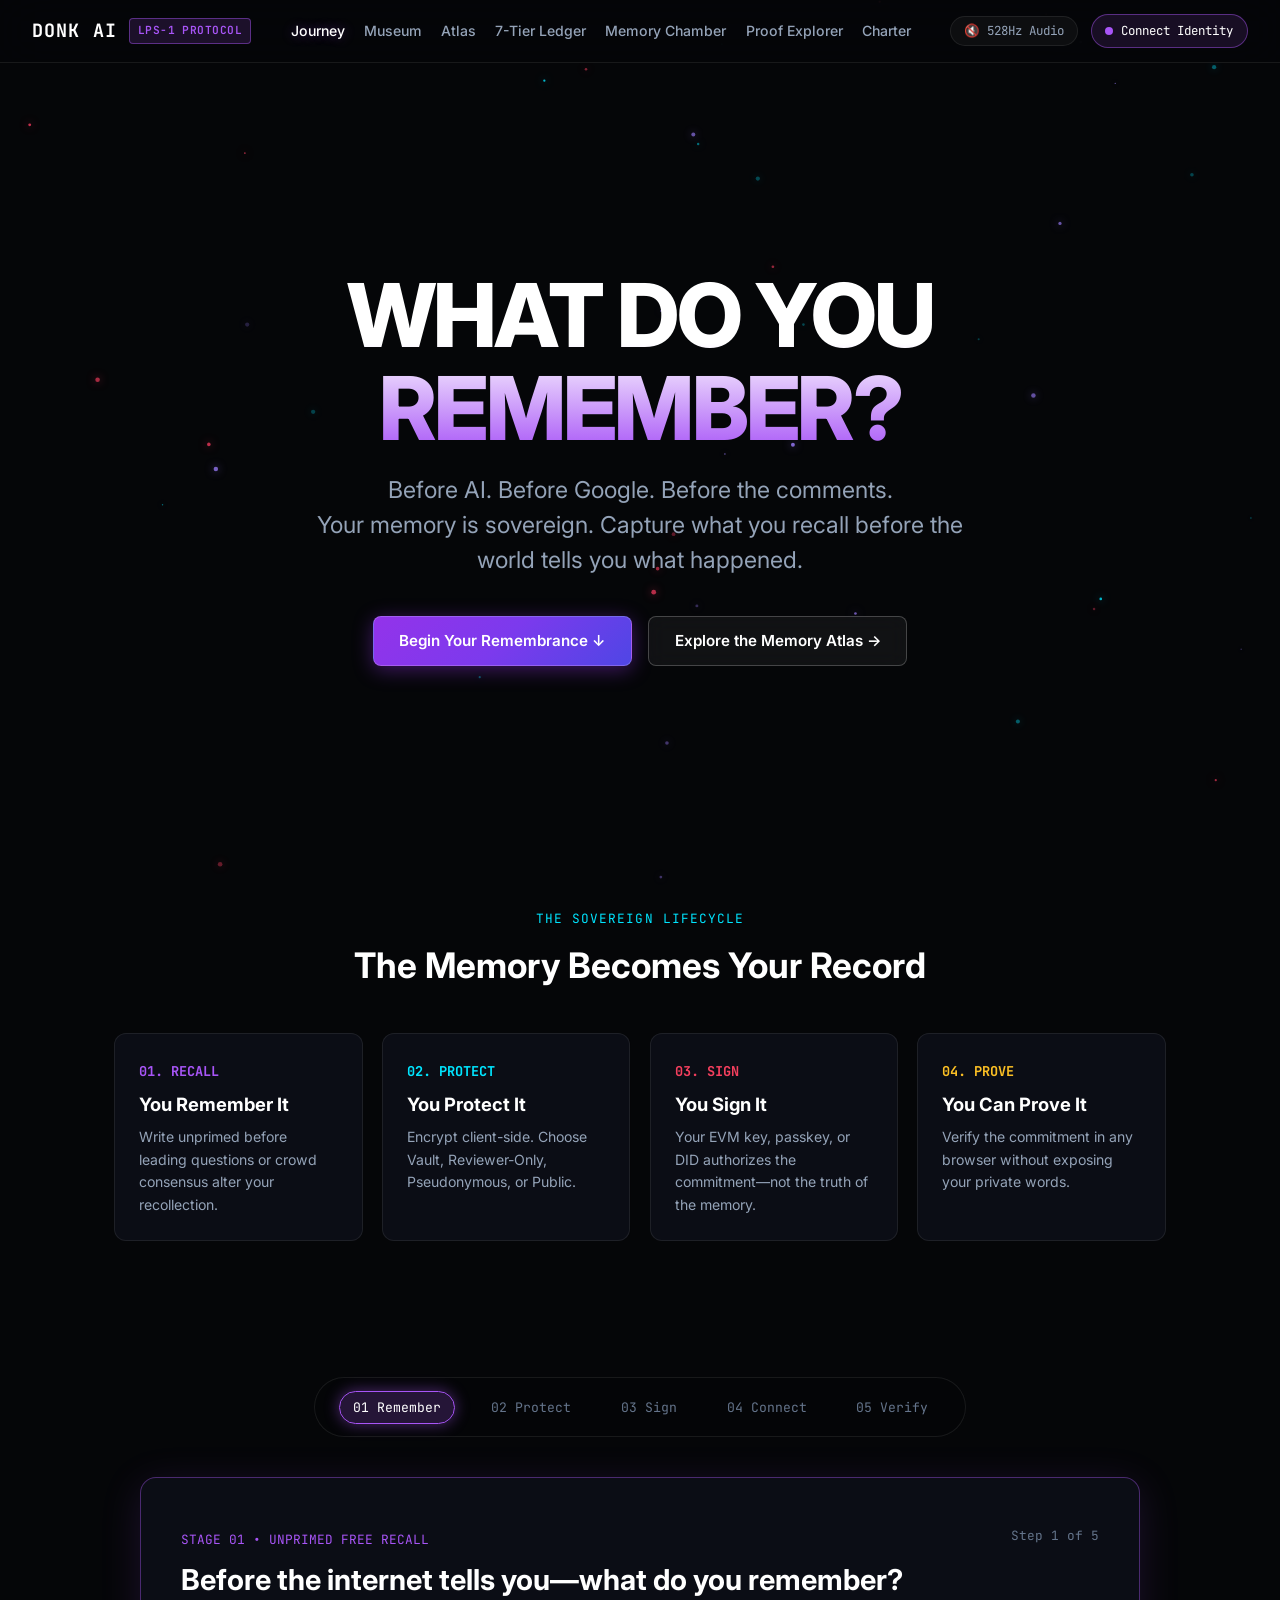
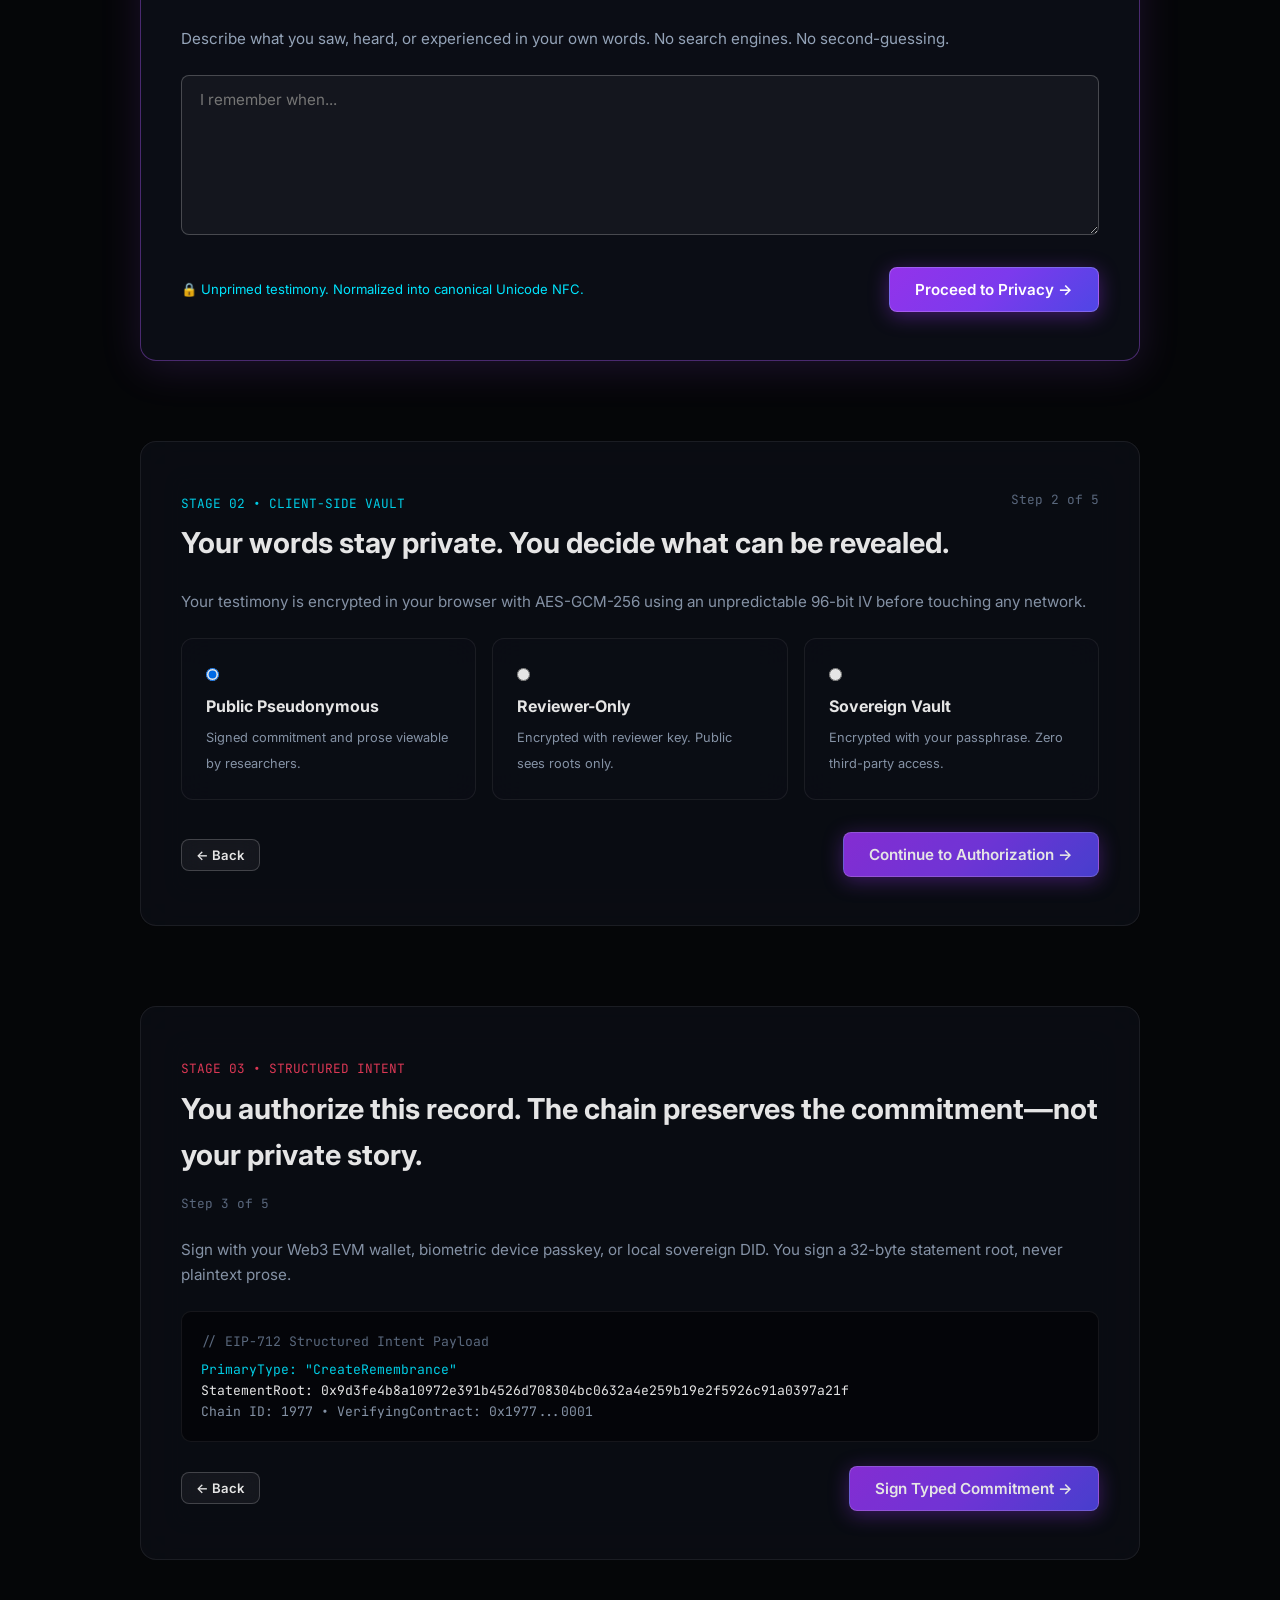
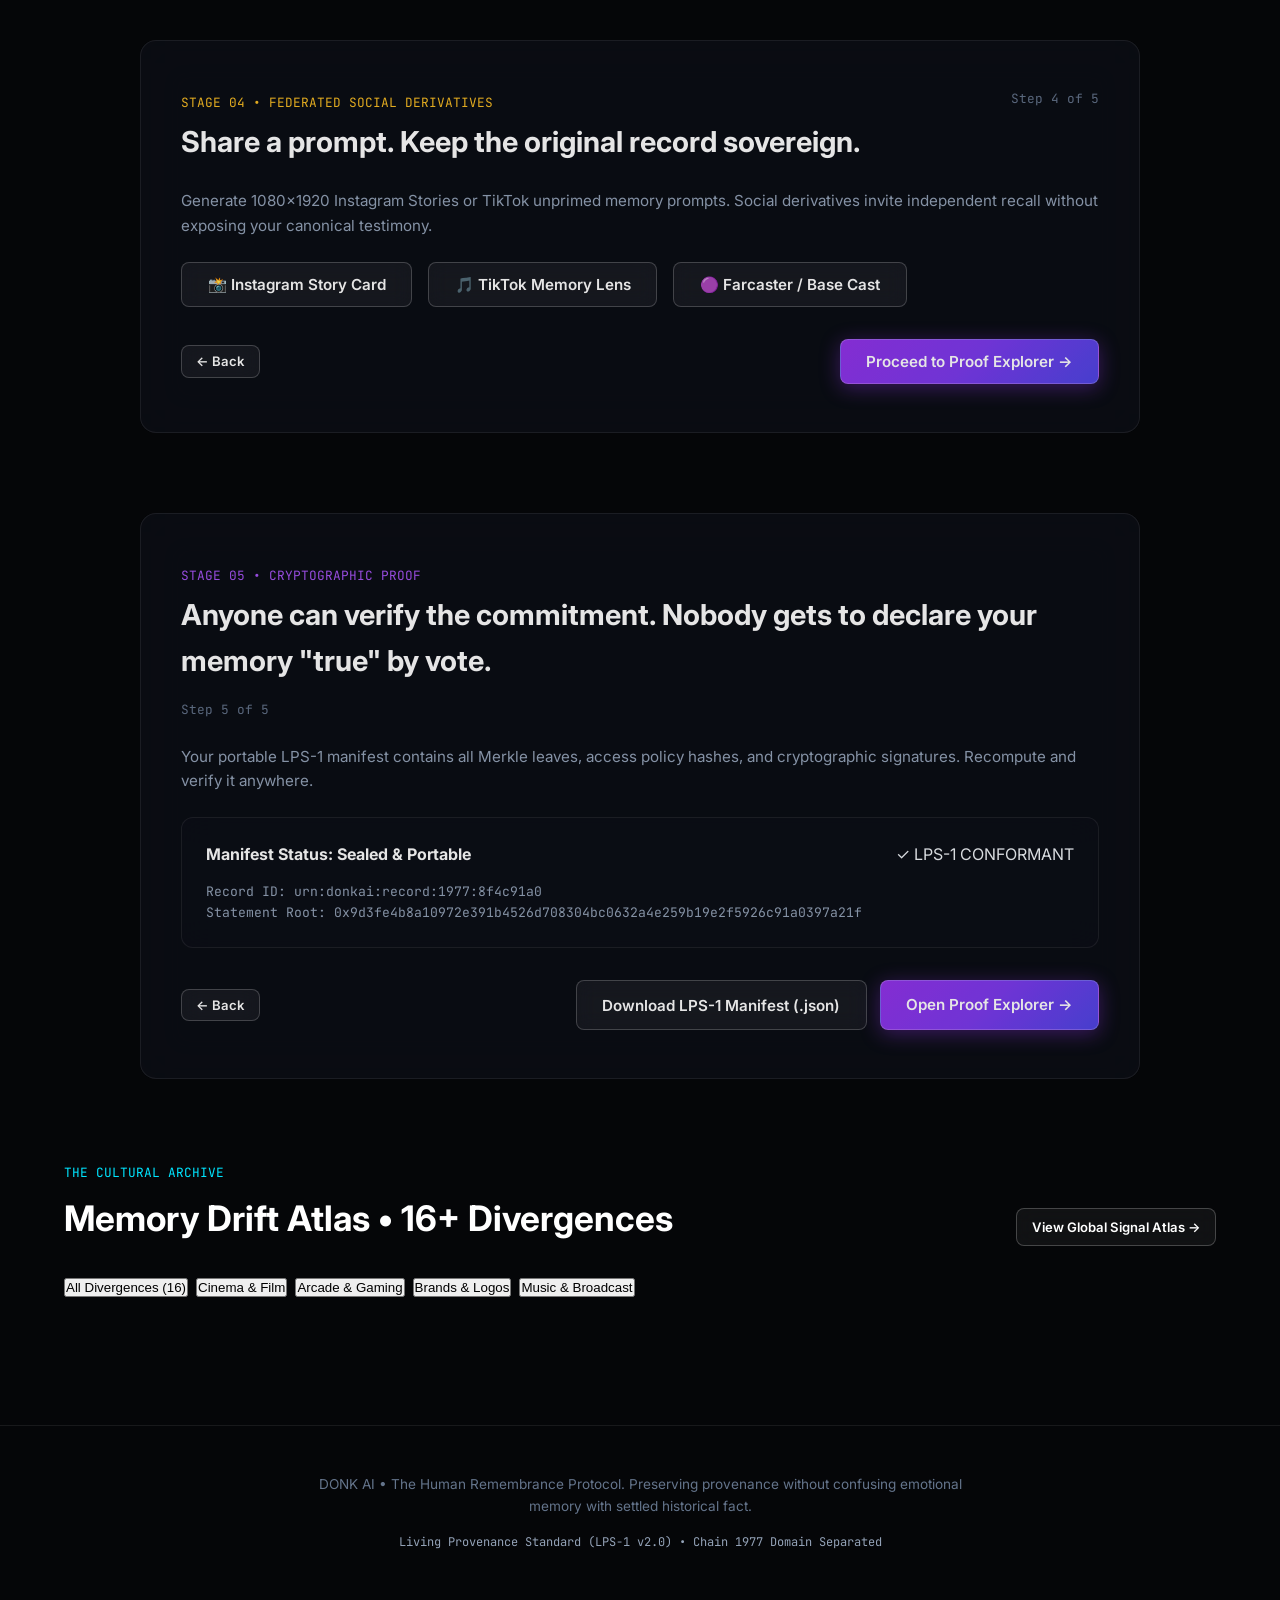
==== web/index.html @ ab51d893 "feat: complete visual redesign across all 6 core pages, 5-stage walkthrough journey, and dark archiv" ====
<!DOCTYPE html>
<html lang="en">
<head>
  <meta charset="UTF-8">
  <meta name="viewport" content="width=device-width, initial-scale=1.0">
  <title>WHAT DO YOU REMEMBER? — DONK AI Human Remembrance Protocol</title>
  <meta name="description" content="A guided visual journey into human memory. Preserve unprimed first-person recollections with sovereign client-side encryption, EIP-712 structured signing, and LPS-1 cryptographic commitments.">
  <link rel="stylesheet" href="css/main.css?v=2.0.0">
  <link rel="preconnect" href="https://fonts.googleapis.com">
  <link rel="preconnect" href="https://fonts.gstatic.com" crossorigin>
  <link href="https://fonts.googleapis.com/css2?family=Inter:wght@400;500;600;700;800&family=JetBrains+Mono:wght@400;600;700&display=swap" rel="stylesheet">
</head>
<body>
  <!-- Ambient Particle Canvas -->
  <canvas id="ambientCanvas"></canvas>

  <header>
    <nav>
      <a href="index.html" class="brand">
        <span>DONK AI</span>
        <span class="brand-badge">LPS-1 PROTOCOL</span>
      </a>
      <ul>
        <li><a href="index.html" class="active">Journey</a></li>
        <li><a href="museum.html">Museum</a></li>
        <li><a href="atlas.html">Atlas</a></li>
        <li><a href="record.html">7-Tier Ledger</a></li>
        <li><a href="corroborate.html">Memory Chamber</a></li>
        <li><a href="proof.html">Proof Explorer</a></li>
        <li><a href="protocol.html">Charter</a></li>
      </ul>
      <div style="display:flex; align-items:center; gap:0.8rem;">
        <button id="soundToggleBtn" class="sound-toggle-btn"><span>🔇 528Hz Audio</span></button>
        <div id="navIdentityPill" class="identity-pill" onclick="openIdentityModal()">
          <span style="width:8px; height:8px; border-radius:50%; background:var(--memory-violet);"></span>
          <span id="navIdentityText">Connect Identity</span>
        </div>
      </div>
    </nav>
  </header>

  <!-- Fullscreen Opening Cinematic Hero -->
  <section class="hero-cinema">
    <div style="max-width: 860px; margin: 0 auto;">
      <h1 class="hero-headline">WHAT DO YOU REMEMBER?</h1>
      <p class="hero-tagline">
        Before AI. Before Google. Before the comments.<br>
        Your memory is sovereign. Capture what you recall before the world tells you what happened.
      </p>
      <div style="display:flex; justify-content:center; gap:1rem; flex-wrap:wrap;">
        <a href="#remembranceJourney" class="btn btn-primary">Begin Your Remembrance &darr;</a>
        <a href="atlas.html" class="btn btn-secondary">Explore the Memory Atlas &rarr;</a>
      </div>
    </div>
  </section>

  <!-- The Memory Becomes Your Record: 4-Step Narrative -->
  <section style="max-width:1100px; margin: 2rem auto 4rem; padding: 0 1.5rem; position:relative; z-index:1;">
    <div style="text-align:center; margin-bottom: 2.5rem;">
      <span style="font-family:var(--font-mono); font-size:0.8rem; color:var(--synaptic-cyan); letter-spacing:0.08em; text-transform:uppercase;">The Sovereign Lifecycle</span>
      <h2 style="font-size: 2.2rem; color:var(--pearl); margin-top:0.4rem;">The Memory Becomes Your Record</h2>
    </div>

    <div style="display:grid; grid-template-columns:repeat(auto-fit, minmax(240px, 1fr)); gap:1.2rem;">
      <div class="spine-glass-panel">
        <span style="font-family:var(--font-mono); color:var(--memory-violet); font-size:0.85rem; font-weight:700;">01. RECALL</span>
        <h3 style="font-size:1.15rem; color:var(--pearl); margin:0.4rem 0;">You Remember It</h3>
        <p style="font-size:0.88rem; color:var(--text-dim);">Write unprimed before leading questions or crowd consensus alter your recollection.</p>
      </div>

      <div class="spine-glass-panel">
        <span style="font-family:var(--font-mono); color:var(--synaptic-cyan); font-size:0.85rem; font-weight:700;">02. PROTECT</span>
        <h3 style="font-size:1.15rem; color:var(--pearl); margin:0.4rem 0;">You Protect It</h3>
        <p style="font-size:0.88rem; color:var(--text-dim);">Encrypt client-side. Choose Vault, Reviewer-Only, Pseudonymous, or Public.</p>
      </div>

      <div class="spine-glass-panel">
        <span style="font-family:var(--font-mono); color:var(--memory-crimson); font-size:0.85rem; font-weight:700;">03. SIGN</span>
        <h3 style="font-size:1.15rem; color:var(--pearl); margin:0.4rem 0;">You Sign It</h3>
        <p style="font-size:0.88rem; color:var(--text-dim);">Your EVM key, passkey, or DID authorizes the commitment—not the truth of the memory.</p>
      </div>

      <div class="spine-glass-panel">
        <span style="font-family:var(--font-mono); color:var(--mnemonic-gold); font-size:0.85rem; font-weight:700;">04. PROVE</span>
        <h3 style="font-size:1.15rem; color:var(--pearl); margin:0.4rem 0;">You Can Prove It</h3>
        <p style="font-size:0.88rem; color:var(--text-dim);">Verify the commitment in any browser without exposing your private words.</p>
      </div>
    </div>
  </section>

  <!-- 5-Stage Guided Journey -->
  <section id="remembranceJourney" style="position:relative; z-index:1; padding-top:2rem;">
    <!-- Sticky Timeline Nav -->
    <div class="stage-timeline-nav">
      <div class="stage-dot active" data-goto-stage="1"><span>01</span> Remember</div>
      <div class="stage-dot" data-goto-stage="2"><span>02</span> Protect</div>
      <div class="stage-dot" data-goto-stage="3"><span>03</span> Sign</div>
      <div class="stage-dot" data-goto-stage="4"><span>04</span> Connect</div>
      <div class="stage-dot" data-goto-stage="5"><span>05</span> Verify</div>
    </div>

    <!-- Stage 1: Remember -->
    <div id="stageScene1" class="stage-scene active">
      <div style="display:flex; justify-content:space-between; align-items:flex-start; margin-bottom:1.5rem; flex-wrap:wrap; gap:1rem;">
        <div>
          <span style="font-family:var(--font-mono); font-size:0.8rem; color:var(--memory-violet); text-transform:uppercase;">Stage 01 &bull; Unprimed Free Recall</span>
          <h2 style="font-size:1.8rem; color:var(--pearl); margin-top:0.3rem;">Before the internet tells you—what do you remember?</h2>
        </div>
        <span style="font-size:0.8rem; color:var(--text-muted); font-family:var(--font-mono);">Step 1 of 5</span>
      </div>

      <p style="font-size:0.95rem; color:var(--text-dim); margin-bottom:1.5rem;">
        Describe what you saw, heard, or experienced in your own words. No search engines. No second-guessing.
      </p>

      <textarea id="journeyProseInput" class="form-textarea" style="min-height:160px; margin-bottom:1.5rem;" placeholder="I remember when..."></textarea>

      <div style="display:flex; justify-content:space-between; align-items:center; flex-wrap:wrap; gap:1rem;">
        <span style="font-size:0.82rem; color:var(--synaptic-cyan);">🔒 Unprimed testimony. Normalized into canonical Unicode NFC.</span>
        <button class="btn btn-primary" data-goto-stage="2">Proceed to Privacy &rarr;</button>
      </div>
    </div>

    <!-- Stage 2: Protect -->
    <div id="stageScene2" class="stage-scene">
      <div style="display:flex; justify-content:space-between; align-items:flex-start; margin-bottom:1.5rem; flex-wrap:wrap; gap:1rem;">
        <div>
          <span style="font-family:var(--font-mono); font-size:0.8rem; color:var(--synaptic-cyan); text-transform:uppercase;">Stage 02 &bull; Client-Side Vault</span>
          <h2 style="font-size:1.8rem; color:var(--pearl); margin-top:0.3rem;">Your words stay private. You decide what can be revealed.</h2>
        </div>
        <span style="font-size:0.8rem; color:var(--text-muted); font-family:var(--font-mono);">Step 2 of 5</span>
      </div>

      <p style="font-size:0.95rem; color:var(--text-dim); margin-bottom:1.5rem;">
        Your testimony is encrypted in your browser with AES-GCM-256 using an unpredictable 96-bit IV before touching any network.
      </p>

      <div style="display:grid; grid-template-columns:repeat(auto-fit, minmax(200px, 1fr)); gap:1rem; margin-bottom:2rem;">
        <label class="spine-glass-panel" style="cursor:pointer; display:block;">
          <input type="radio" name="privacyPolicy" value="public-pseudonymous" checked style="margin-right:0.5rem;">
          <strong style="color:var(--pearl); display:block; margin:0.3rem 0;">Public Pseudonymous</strong>
          <span style="font-size:0.8rem; color:var(--text-dim);">Signed commitment and prose viewable by researchers.</span>
        </label>

        <label class="spine-glass-panel" style="cursor:pointer; display:block;">
          <input type="radio" name="privacyPolicy" value="reviewer-only" style="margin-right:0.5rem;">
          <strong style="color:var(--pearl); display:block; margin:0.3rem 0;">Reviewer-Only</strong>
          <span style="font-size:0.8rem; color:var(--text-dim);">Encrypted with reviewer key. Public sees roots only.</span>
        </label>

        <label class="spine-glass-panel" style="cursor:pointer; display:block;">
          <input type="radio" name="privacyPolicy" value="sovereign-vault" style="margin-right:0.5rem;">
          <strong style="color:var(--pearl); display:block; margin:0.3rem 0;">Sovereign Vault</strong>
          <span style="font-size:0.8rem; color:var(--text-dim);">Encrypted with your passphrase. Zero third-party access.</span>
        </label>
      </div>

      <div style="display:flex; justify-content:space-between; align-items:center; flex-wrap:wrap; gap:1rem;">
        <button class="btn btn-secondary btn-sm" data-goto-stage="1">&larr; Back</button>
        <button class="btn btn-primary" data-goto-stage="3">Continue to Authorization &rarr;</button>
      </div>
    </div>

    <!-- Stage 3: Sign -->
    <div id="stageScene3" class="stage-scene">
      <div style="display:flex; justify-content:space-between; align-items:flex-start; margin-bottom:1.5rem; flex-wrap:wrap; gap:1rem;">
        <div>
          <span style="font-family:var(--font-mono); font-size:0.8rem; color:var(--memory-crimson); text-transform:uppercase;">Stage 03 &bull; Structured Intent</span>
          <h2 style="font-size:1.8rem; color:var(--pearl); margin-top:0.3rem;">You authorize this record. The chain preserves the commitment—not your private story.</h2>
        </div>
        <span style="font-size:0.8rem; color:var(--text-muted); font-family:var(--font-mono);">Step 3 of 5</span>
      </div>

      <p style="font-size:0.95rem; color:var(--text-dim); margin-bottom:1.5rem;">
        Sign with your Web3 EVM wallet, biometric device passkey, or local sovereign DID. You sign a 32-byte statement root, never plaintext prose.
      </p>

      <div style="background:rgba(0,0,0,0.5); border:1px solid var(--border); border-radius:10px; padding:1.2rem; margin-bottom:1.5rem; font-family:var(--font-mono); font-size:0.82rem;">
        <div style="color:var(--text-muted); margin-bottom:0.4rem;">// EIP-712 Structured Intent Payload</div>
        <div style="color:var(--synaptic-cyan);">PrimaryType: "CreateRemembrance"</div>
        <div style="color:var(--pearl);">StatementRoot: <span id="previewStatementRoot">0x9d3fe4b8a10972e391b4526d708304bc0632a4e259b19e2f5926c91a0397a21f</span></div>
        <div style="color:var(--text-dim);">Chain ID: 1977 &bull; VerifyingContract: 0x1977...0001</div>
      </div>

      <div style="display:flex; justify-content:space-between; align-items:center; flex-wrap:wrap; gap:1rem;">
        <button class="btn btn-secondary btn-sm" data-goto-stage="2">&larr; Back</button>
        <button class="btn btn-primary" onclick="openEIP712Modal()">Sign Typed Commitment &rarr;</button>
      </div>
    </div>

    <!-- Stage 4: Connect -->
    <div id="stageScene4" class="stage-scene">
      <div style="display:flex; justify-content:space-between; align-items:flex-start; margin-bottom:1.5rem; flex-wrap:wrap; gap:1rem;">
        <div>
          <span style="font-family:var(--font-mono); font-size:0.8rem; color:var(--mnemonic-gold); text-transform:uppercase;">Stage 04 &bull; Federated Social Derivatives</span>
          <h2 style="font-size:1.8rem; color:var(--pearl); margin-top:0.3rem;">Share a prompt. Keep the original record sovereign.</h2>
        </div>
        <span style="font-size:0.8rem; color:var(--text-muted); font-family:var(--font-mono);">Step 4 of 5</span>
      </div>

      <p style="font-size:0.95rem; color:var(--text-dim); margin-bottom:1.5rem;">
        Generate 1080x1920 Instagram Stories or TikTok unprimed memory prompts. Social derivatives invite independent recall without exposing your canonical testimony.
      </p>

      <div style="display:flex; gap:1rem; flex-wrap:wrap; margin-bottom:2rem;">
        <button class="btn btn-secondary" onclick="openSocialCardModal('instagram')">📸 Instagram Story Card</button>
        <button class="btn btn-secondary" onclick="openSocialCardModal('tiktok')">🎵 TikTok Memory Lens</button>
        <button class="btn btn-secondary" onclick="openSocialCardModal('farcaster')">🟣 Farcaster / Base Cast</button>
      </div>

      <div style="display:flex; justify-content:space-between; align-items:center; flex-wrap:wrap; gap:1rem;">
        <button class="btn btn-secondary btn-sm" data-goto-stage="3">&larr; Back</button>
        <button class="btn btn-primary" data-goto-stage="5">Proceed to Proof Explorer &rarr;</button>
      </div>
    </div>

    <!-- Stage 5: Verify -->
    <div id="stageScene5" class="stage-scene">
      <div style="display:flex; justify-content:space-between; align-items:flex-start; margin-bottom:1.5rem; flex-wrap:wrap; gap:1rem;">
        <div>
          <span style="font-family:var(--font-mono); font-size:0.8rem; color:var(--memory-violet); text-transform:uppercase;">Stage 05 &bull; Cryptographic Proof</span>
          <h2 style="font-size:1.8rem; color:var(--pearl); margin-top:0.3rem;">Anyone can verify the commitment. Nobody gets to declare your memory "true" by vote.</h2>
        </div>
        <span style="font-size:0.8rem; color:var(--text-muted); font-family:var(--font-mono);">Step 5 of 5</span>
      </div>

      <p style="font-size:0.95rem; color:var(--text-dim); margin-bottom:1.5rem;">
        Your portable LPS-1 manifest contains all Merkle leaves, access policy hashes, and cryptographic signatures. Recompute and verify it anywhere.
      </p>

      <div class="spine-glass-panel" style="margin-bottom:2rem;">
        <div style="display:flex; justify-content:space-between; align-items:center; flex-wrap:wrap; gap:0.5rem; margin-bottom:0.8rem;">
          <strong style="color:var(--pearl);">Manifest Status: Sealed &amp; Portable</strong>
          <span class="badge supported">✓ LPS-1 CONFORMANT</span>
        </div>
        <div style="font-family:var(--font-mono); font-size:0.82rem; color:var(--text-dim);">
          <div>Record ID: urn:donkai:record:1977:8f4c91a0</div>
          <div>Statement Root: 0x9d3fe4b8a10972e391b4526d708304bc0632a4e259b19e2f5926c91a0397a21f</div>
        </div>
      </div>

      <div style="display:flex; justify-content:space-between; align-items:center; flex-wrap:wrap; gap:1rem;">
        <button class="btn btn-secondary btn-sm" data-goto-stage="4">&larr; Back</button>
        <div style="display:flex; gap:0.8rem;">
          <button class="btn btn-secondary" onclick="downloadManifestFile()">Download LPS-1 Manifest (.json)</button>
          <a href="proof.html" class="btn btn-primary">Open Proof Explorer &rarr;</a>
        </div>
      </div>
    </div>
  </section>

  <!-- 16+ Mandela Effect & Cultural Divergences Explorer -->
  <section id="divergencesSection" style="max-width:1200px; margin: 4rem auto 6rem; padding: 0 1.5rem; position:relative; z-index:1;">
    <div style="display:flex; justify-content:space-between; align-items:flex-end; margin-bottom:2rem; flex-wrap:wrap; gap:1rem;">
      <div>
        <span style="font-family:var(--font-mono); font-size:0.8rem; color:var(--synaptic-cyan); text-transform:uppercase;">The Cultural Archive</span>
        <h2 style="font-size: 2.2rem; color:var(--pearl); margin-top:0.3rem;">Memory Drift Atlas &bull; 16+ Divergences</h2>
      </div>
      <a href="atlas.html" class="btn btn-secondary btn-sm">View Global Signal Atlas &rarr;</a>
    </div>

    <!-- Category Filters -->
    <div class="category-pills" id="categoryPills" style="margin-bottom: 2rem; display:flex; gap:0.5rem; flex-wrap:wrap;">
      <button class="cat-pill active" data-cat="all">All Divergences (16)</button>
      <button class="cat-pill" data-cat="cinema">Cinema &amp; Film</button>
      <button class="cat-pill" data-cat="gaming">Arcade &amp; Gaming</button>
      <button class="cat-pill" data-cat="brands">Brands &amp; Logos</button>
      <button class="cat-pill" data-cat="audio">Music &amp; Broadcast</button>
    </div>

    <!-- Catalog Grid -->
    <div class="mandela-grid" id="mandelaGrid" style="display:grid; grid-template-columns:repeat(auto-fill, minmax(320px, 1fr)); gap:1.5rem;">
      <!-- Populated via mandela-engine.js -->
    </div>
  </section>

  <!-- EIP-712 Review Modal -->
  <div id="eip712Modal" class="modal-overlay">
    <div class="modal-card">
      <div style="display:flex; justify-content:space-between; align-items:center; margin-bottom:1.5rem;">
        <h3 style="font-size:1.3rem; color:var(--pearl);">Authorize Structured Commitment</h3>
        <button class="btn btn-secondary btn-sm" onclick="closeEIP712Modal()">✕</button>
      </div>

      <p style="font-size:0.88rem; color:var(--text-dim); margin-bottom:1.2rem;">
        You are signing an EIP-712 structured payload. The blockchain preserves the statement root and timestamps, not your private narrative.
      </p>

      <div style="background:rgba(0,0,0,0.6); border:1px solid var(--border); border-radius:8px; padding:1rem; margin-bottom:1.5rem; font-family:var(--font-mono); font-size:0.8rem; max-height:180px; overflow-y:auto;">
        <pre id="eip712JsonPayload">{"domain":{"name":"DONK AI Human Remembrance Protocol","chainId":1977},"primaryType":"CreateRemembrance"}</pre>
      </div>

      <div style="display:flex; justify-content:flex-end; gap:0.8rem;">
        <button class="btn btn-secondary" onclick="closeEIP712Modal()">Cancel</button>
        <button class="btn btn-primary" onclick="executeEIP712Sign()">Confirm &amp; Sign With Identity &rarr;</button>
      </div>
    </div>
  </div>

  <!-- Social Card Modal -->
  <div id="socialCardModal" class="modal-overlay">
    <div class="modal-card" style="text-align:center;">
      <h3 style="font-size:1.3rem; color:var(--pearl); margin-bottom:0.5rem;">Distribution Derivative Created</h3>
      <p style="font-size:0.88rem; color:var(--text-dim); margin-bottom:1.5rem;">
        This story card invites independent recollections and deep-links directly to the unprimed Memory Chamber.
      </p>
      
      <canvas id="socialStoryCanvas" width="360" height="640" style="border-radius:12px; border:1px solid var(--border-hi); margin: 0 auto 1.5rem; display:block; max-width:100%; height:auto;"></canvas>

      <div style="display:flex; justify-content:center; gap:0.8rem;">
        <button class="btn btn-secondary" onclick="closeSocialCardModal()">Close</button>
        <button class="btn btn-primary" onclick="downloadStoryCardImage()">Save Story Card Image</button>
      </div>
    </div>
  </div>

  <footer style="border-top:1px solid var(--border); padding:3rem 2rem; text-align:center; position:relative; z-index:1;">
    <p style="font-size:0.85rem; color:var(--text-muted); max-width:680px; margin:0 auto 1rem;">
      DONK AI &bull; The Human Remembrance Protocol. Preserving provenance without confusing emotional memory with settled historical fact.
    </p>
    <div style="font-family:var(--font-mono); font-size:0.75rem; color:var(--text-dim);">
      Living Provenance Standard (LPS-1 v2.0) &bull; Chain 1977 Domain Separated
    </div>
  </footer>

  <script src="js/mandela-engine.js?v=2.0.0"></script>
  <script src="js/web3-gateway.js?v=2.0.0"></script>
  <script src="js/social-adapters.js?v=2.0.0"></script>
  <script src="js/walkthrough.js?v=2.0.0"></script>
</body>
</html>
---- web/css/main.css ----
:root {
  --bg:         #050608;
  --bg-elev:    #0a0c10;
  --bg-card:    rgba(14, 16, 24, 0.85);
  --bg-card-hover: rgba(22, 26, 38, 0.95);
  --text:       #f1f5f9;
  --text-dim:   #94a3b8;
  --text-muted: #64748b;

  /* Cognitive / Memory Frequency Spectrum */
  --memory-violet:      #a855f7; /* 528Hz memory introspection */
  --memory-violet-glow: rgba(168, 85, 247, 0.45);
  --memory-crimson:     #f43f5e; /* Obsidian crimson pulse */
  --memory-crimson-glow:rgba(244, 63, 94, 0.45);
  --synaptic-cyan:      #00e5ff; /* 432Hz cognitive clarity */
  --synaptic-cyan-glow: rgba(0, 229, 255, 0.45);
  --mnemonic-gold:      #fbbf24; /* 396Hz nostalgia grounding */
  --mnemonic-gold-glow: rgba(251, 191, 36, 0.45);
  
  --platinum:   #f8fafc;
  --chrome:     #cbd5e1;
  --pearl:      #ffffff;
  
  --border:     rgba(255, 255, 255, 0.08);
  --border-hi:  rgba(255, 255, 255, 0.22);
  --border-glow: rgba(168, 85, 247, 0.4);

  --font-body:  'Inter', system-ui, -apple-system, 'Segoe UI', sans-serif;
  --font-mono:  'JetBrains Mono', 'Cascadia Code', Consolas, ui-monospace, monospace;
}

* { box-sizing: border-box; margin: 0; padding: 0; }

html, body {
  background: var(--bg);
  color: var(--text);
  font-family: var(--font-body);
  line-height: 1.6;
  -webkit-font-smoothing: antialiased;
  scroll-behavior: smooth;
  min-height: 100vh;
  overflow-x: hidden;
}

::selection { background: var(--memory-violet); color: #ffffff; }

/* Ambient Background Canvas */
#ambientCanvas {
  position: fixed;
  top: 0;
  left: 0;
  width: 100vw;
  height: 100vh;
  pointer-events: none;
  z-index: 0;
}

/* Header & Nav */
header {
  position: sticky; top: 0; z-index: 100;
  background: rgba(5, 6, 8, 0.88);
  backdrop-filter: blur(24px);
  -webkit-backdrop-filter: blur(24px);
  border-bottom: 1px solid var(--border);
}
nav {
  display: flex; align-items: center; justify-content: space-between;
  max-width: 1320px; margin: 0 auto; padding: 0.9rem 2rem;
}
nav .brand {
  display: flex; align-items: center; gap: 0.75rem;
  font-family: var(--font-mono); font-weight: 700; font-size: 1.15rem;
  color: var(--pearl); text-decoration: none; letter-spacing: 0.06em;
}
nav .brand-badge {
  font-size: 0.7rem; padding: 0.2rem 0.5rem; border-radius: 4px;
  background: rgba(168, 85, 247, 0.15); border: 1px solid var(--memory-violet-glow);
  color: var(--memory-violet); font-weight: 600; letter-spacing: 0.04em;
}
nav ul { display: flex; gap: 1.2rem; list-style: none; flex-wrap: wrap; align-items: center; }
nav ul li a {
  color: var(--text-dim); text-decoration: none; font-size: 0.88rem;
  font-weight: 500; transition: all 0.2s ease;
}
nav ul li a:hover, nav ul li a.active { color: var(--pearl); text-shadow: 0 0 12px var(--memory-violet-glow); }

/* Identity & Sound Buttons */
.sound-toggle-btn {
  background: rgba(255, 255, 255, 0.04);
  border: 1px solid var(--border);
  color: var(--text-dim);
  padding: 0.35rem 0.8rem;
  border-radius: 20px;
  font-size: 0.78rem;
  font-family: var(--font-mono);
  cursor: pointer;
  transition: all 0.2s ease;
  display: inline-flex;
  align-items: center;
  gap: 0.4rem;
}
.sound-toggle-btn:hover, .sound-toggle-btn.active {
  border-color: var(--synaptic-cyan);
  color: var(--synaptic-cyan);
  background: rgba(0, 229, 255, 0.1);
  box-shadow: 0 0 14px var(--synaptic-cyan-glow);
}

.identity-pill {
  display: inline-flex; align-items: center; gap: 0.5rem;
  background: rgba(168, 85, 247, 0.12); border: 1px solid var(--memory-violet-glow);
  padding: 0.35rem 0.85rem; border-radius: 20px; font-family: var(--font-mono); font-size: 0.78rem;
  color: var(--pearl); cursor: pointer; transition: all 0.2s ease;
}
.identity-pill:hover { background: rgba(168, 85, 247, 0.25); box-shadow: 0 0 16px var(--memory-violet-glow); }

/* Buttons */
.btn {
  display: inline-flex; align-items: center; justify-content: center; gap: 0.5rem;
  padding: 0.75rem 1.6rem; border-radius: 8px; font-weight: 600; font-size: 0.95rem;
  cursor: pointer; transition: all 0.25s cubic-bezier(0.16, 1, 0.3, 1); text-decoration: none;
  font-family: var(--font-body);
}
.btn-primary {
  background: linear-gradient(135deg, #9333ea, #7c3aed, #4f46e5);
  color: #ffffff; border: 1px solid rgba(255, 255, 255, 0.2);
  box-shadow: 0 4px 20px rgba(147, 51, 234, 0.4);
}
.btn-primary:hover {
  transform: translateY(-2px);
  box-shadow: 0 6px 28px rgba(147, 51, 234, 0.6);
}
.btn-secondary {
  background: rgba(255, 255, 255, 0.05); color: var(--pearl);
  border: 1px solid var(--border-hi); backdrop-filter: blur(10px);
}
.btn-secondary:hover {
  background: rgba(255, 255, 255, 0.1); border-color: var(--memory-violet);
  transform: translateY(-1px);
}
.btn-sm { padding: 0.45rem 0.9rem; font-size: 0.82rem; }

/* Fullscreen Cinematic Hero */
.hero-cinema {
  position: relative;
  min-height: 90vh;
  display: flex;
  flex-direction: column;
  align-items: center;
  justify-content: center;
  text-align: center;
  padding: 4rem 2rem;
  z-index: 1;
}
.hero-headline {
  font-size: clamp(2.8rem, 7vw, 5.5rem);
  font-weight: 800;
  letter-spacing: -0.03em;
  line-height: 1.05;
  margin-bottom: 1.2rem;
  background: linear-gradient(180deg, #ffffff 40%, #a855f7 100%);
  -webkit-background-clip: text;
  -webkit-text-fill-color: transparent;
}
.hero-tagline {
  font-size: clamp(1.1rem, 2.2vw, 1.45rem);
  color: var(--text-dim);
  max-width: 680px;
  margin: 0 auto 2.4rem;
  line-height: 1.5;
}

/* 5-Stage Interactive Walkthrough Journey */
.stage-timeline-nav {
  display: flex;
  justify-content: center;
  gap: 1.5rem;
  margin: 2.5rem 0;
  position: sticky;
  top: 70px;
  z-index: 50;
  background: rgba(5, 6, 8, 0.85);
  backdrop-filter: blur(16px);
  padding: 0.8rem 1.5rem;
  border-radius: 30px;
  border: 1px solid var(--border);
  width: fit-content;
  margin-left: auto;
  margin-right: auto;
}
.stage-dot {
  display: flex;
  align-items: center;
  gap: 0.5rem;
  color: var(--text-muted);
  font-family: var(--font-mono);
  font-size: 0.82rem;
  cursor: pointer;
  padding: 0.3rem 0.8rem;
  border-radius: 20px;
  transition: all 0.25s ease;
}
.stage-dot.active {
  color: var(--pearl);
  background: rgba(168, 85, 247, 0.2);
  border: 1px solid var(--memory-violet);
  box-shadow: 0 0 15px var(--memory-violet-glow);
}
.stage-dot.completed {
  color: var(--synaptic-cyan);
}

.stage-scene {
  max-width: 1000px;
  margin: 0 auto 5rem;
  padding: 3rem 2.5rem;
  background: var(--bg-card);
  border: 1px solid var(--border);
  border-radius: 16px;
  backdrop-filter: blur(20px);
  position: relative;
  transition: all 0.4s cubic-bezier(0.16, 1, 0.3, 1);
  opacity: 0.9;
}
.stage-scene.active {
  opacity: 1;
  border-color: var(--border-glow);
  box-shadow: 0 8px 40px rgba(168, 85, 247, 0.15);
}

/* Artifact Card & Synthetic Visualization Badge */
.artifact-card {
  background: var(--bg-card);
  border: 1px solid var(--border);
  border-radius: 14px;
  overflow: hidden;
  transition: all 0.3s cubic-bezier(0.16, 1, 0.3, 1);
  display: flex;
  flex-direction: column;
}
.artifact-card:hover {
  transform: translateY(-4px);
  border-color: var(--border-hi);
  box-shadow: 0 12px 32px rgba(0, 0, 0, 0.5);
}
.artifact-img-wrap {
  position: relative;
  width: 100%;
  aspect-ratio: 16 / 10;
  overflow: hidden;
  background: #0a0c10;
}
.artifact-img-wrap img {
  width: 100%;
  height: 100%;
  object-fit: cover;
  transition: transform 0.6s cubic-bezier(0.16, 1, 0.3, 1);
}
.artifact-card:hover .artifact-img-wrap img {
  transform: scale(1.04);
}
.synthetic-badge {
  position: absolute;
  bottom: 10px;
  left: 10px;
  background: rgba(5, 6, 8, 0.85);
  backdrop-filter: blur(10px);
  border: 1px solid rgba(255, 255, 255, 0.15);
  padding: 0.25rem 0.6rem;
  border-radius: 4px;
  font-family: var(--font-mono);
  font-size: 0.68rem;
  color: var(--text-dim);
  letter-spacing: 0.04em;
}

/* Memory Spine (Vertical 7-Tier Timeline) */
.memory-spine {
  position: relative;
  max-width: 860px;
  margin: 3rem auto;
  padding-left: 2.5rem;
}
.memory-spine::before {
  content: '';
  position: absolute;
  top: 0;
  bottom: 0;
  left: 12px;
  width: 2px;
  background: linear-gradient(180deg, var(--memory-violet), var(--synaptic-cyan), var(--mnemonic-gold));
}
.spine-node {
  position: relative;
  margin-bottom: 2.5rem;
}
.spine-dot {
  position: absolute;
  left: -2.5rem;
  top: 6px;
  width: 16px;
  height: 16px;
  border-radius: 50%;
  background: var(--bg);
  border: 2px solid var(--memory-violet);
  box-shadow: 0 0 10px var(--memory-violet-glow);
  transition: all 0.25s ease;
}
.spine-node:hover .spine-dot {
  background: var(--memory-violet);
  box-shadow: 0 0 18px var(--memory-violet-glow);
  transform: scale(1.2);
}
.spine-glass-panel {
  background: var(--bg-card);
  border: 1px solid var(--border);
  padding: 1.5rem;
  border-radius: 12px;
  backdrop-filter: blur(16px);
  transition: all 0.25s ease;
}
.spine-glass-panel:hover {
  border-color: var(--border-hi);
  background: var(--bg-card-hover);
}

/* Form inputs */
.form-input, .form-textarea {
  width: 100%;
  background: rgba(255, 255, 255, 0.04);
  border: 1px solid var(--border-hi);
  border-radius: 8px;
  padding: 0.9rem 1.1rem;
  color: var(--pearl);
  font-family: var(--font-body);
  font-size: 0.95rem;
  outline: none;
  transition: all 0.2s ease;
}
.form-input:focus, .form-textarea:focus {
  border-color: var(--memory-violet);
  background: rgba(255, 255, 255, 0.07);
  box-shadow: 0 0 15px var(--memory-violet-glow);
}

/* Modal Overlay */
.modal-overlay {
  display: none;
  position: fixed;
  top: 0; left: 0; width: 100vw; height: 100vh;
  background: rgba(5, 6, 8, 0.85);
  backdrop-filter: blur(16px);
  z-index: 1000;
  align-items: center;
  justify-content: center;
  padding: 1.5rem;
}
.modal-overlay.active {
  display: flex;
}
.modal-card {
  background: #0d0f17;
  border: 1px solid var(--border-hi);
  border-radius: 16px;
  max-width: 640px;
  width: 100%;
  padding: 2rem;
  box-shadow: 0 20px 60px rgba(0, 0, 0, 0.8);
  position: relative;
}

/* Responsive */
@media (max-width: 768px) {
  nav { padding: 0.8rem 1.2rem; }
  .stage-timeline-nav { gap: 0.6rem; overflow-x: auto; max-width: 95vw; }
  .stage-scene { padding: 2rem 1.2rem; }
}
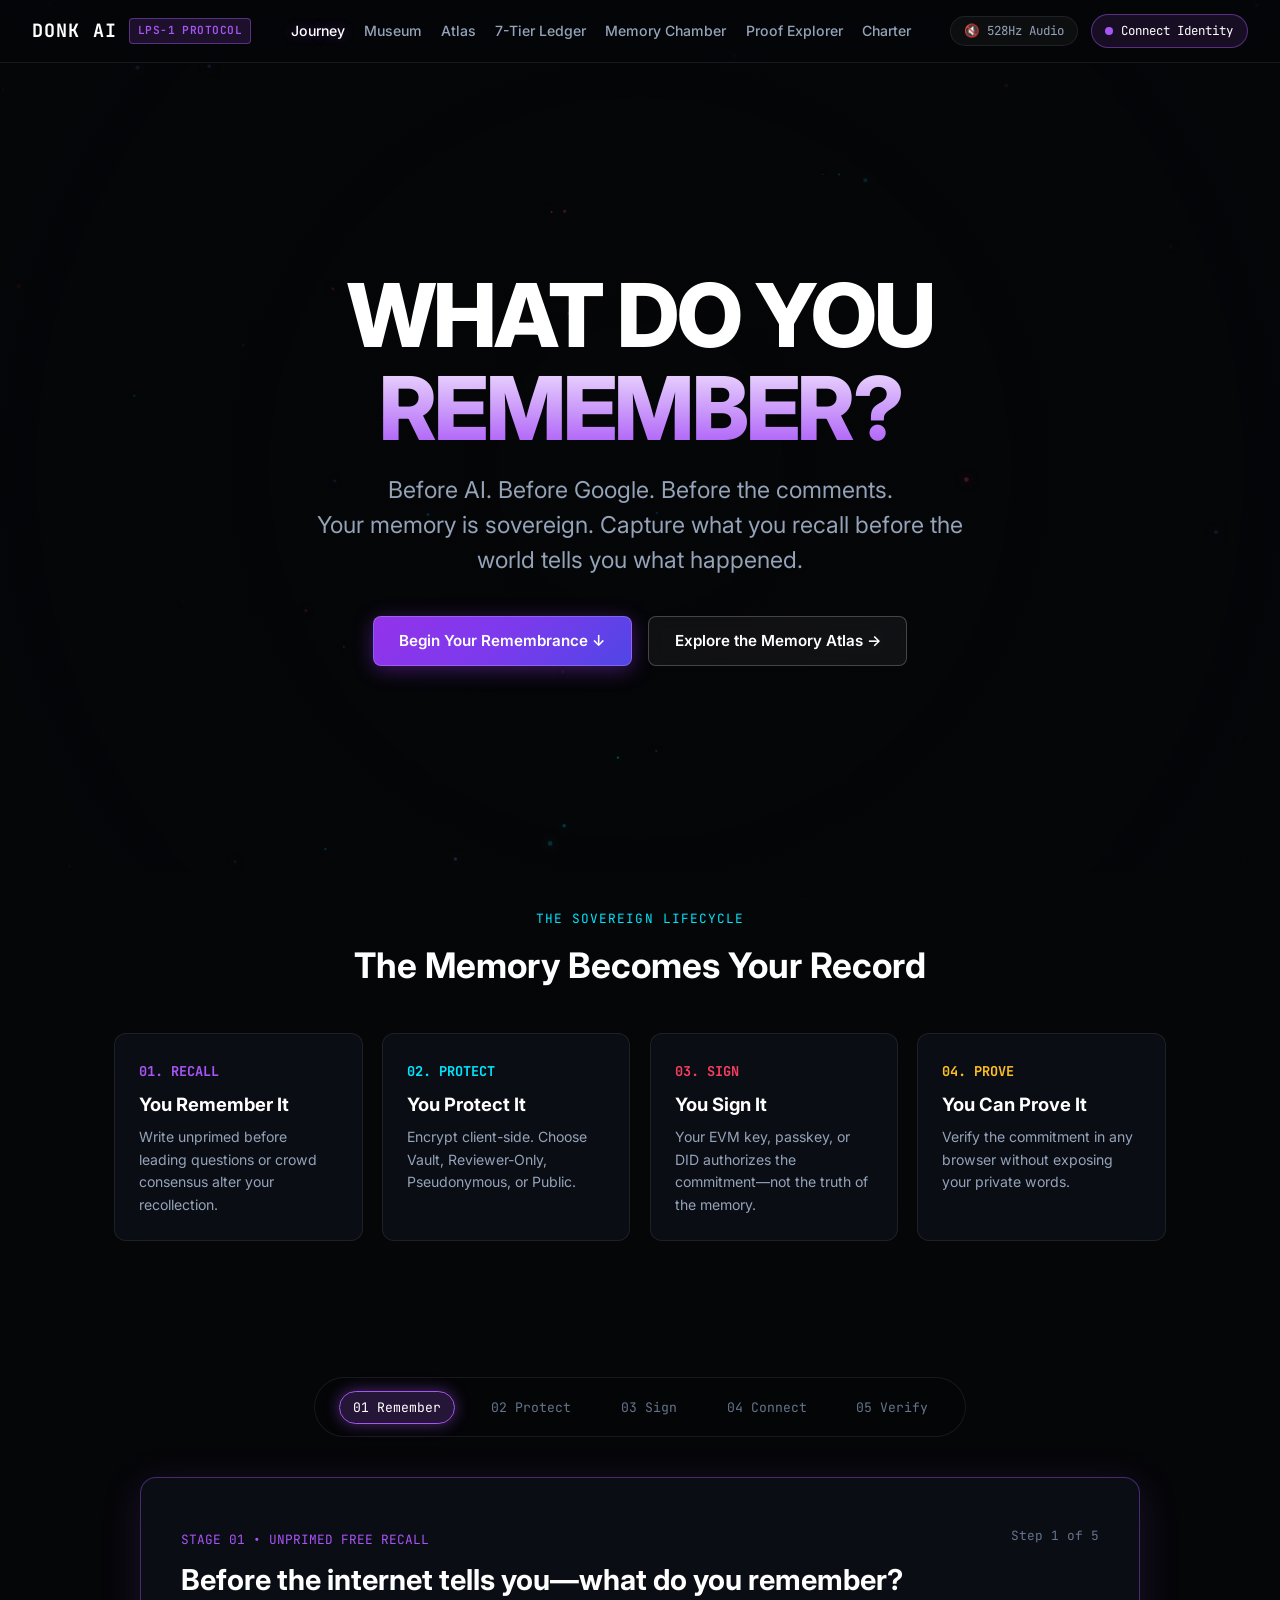
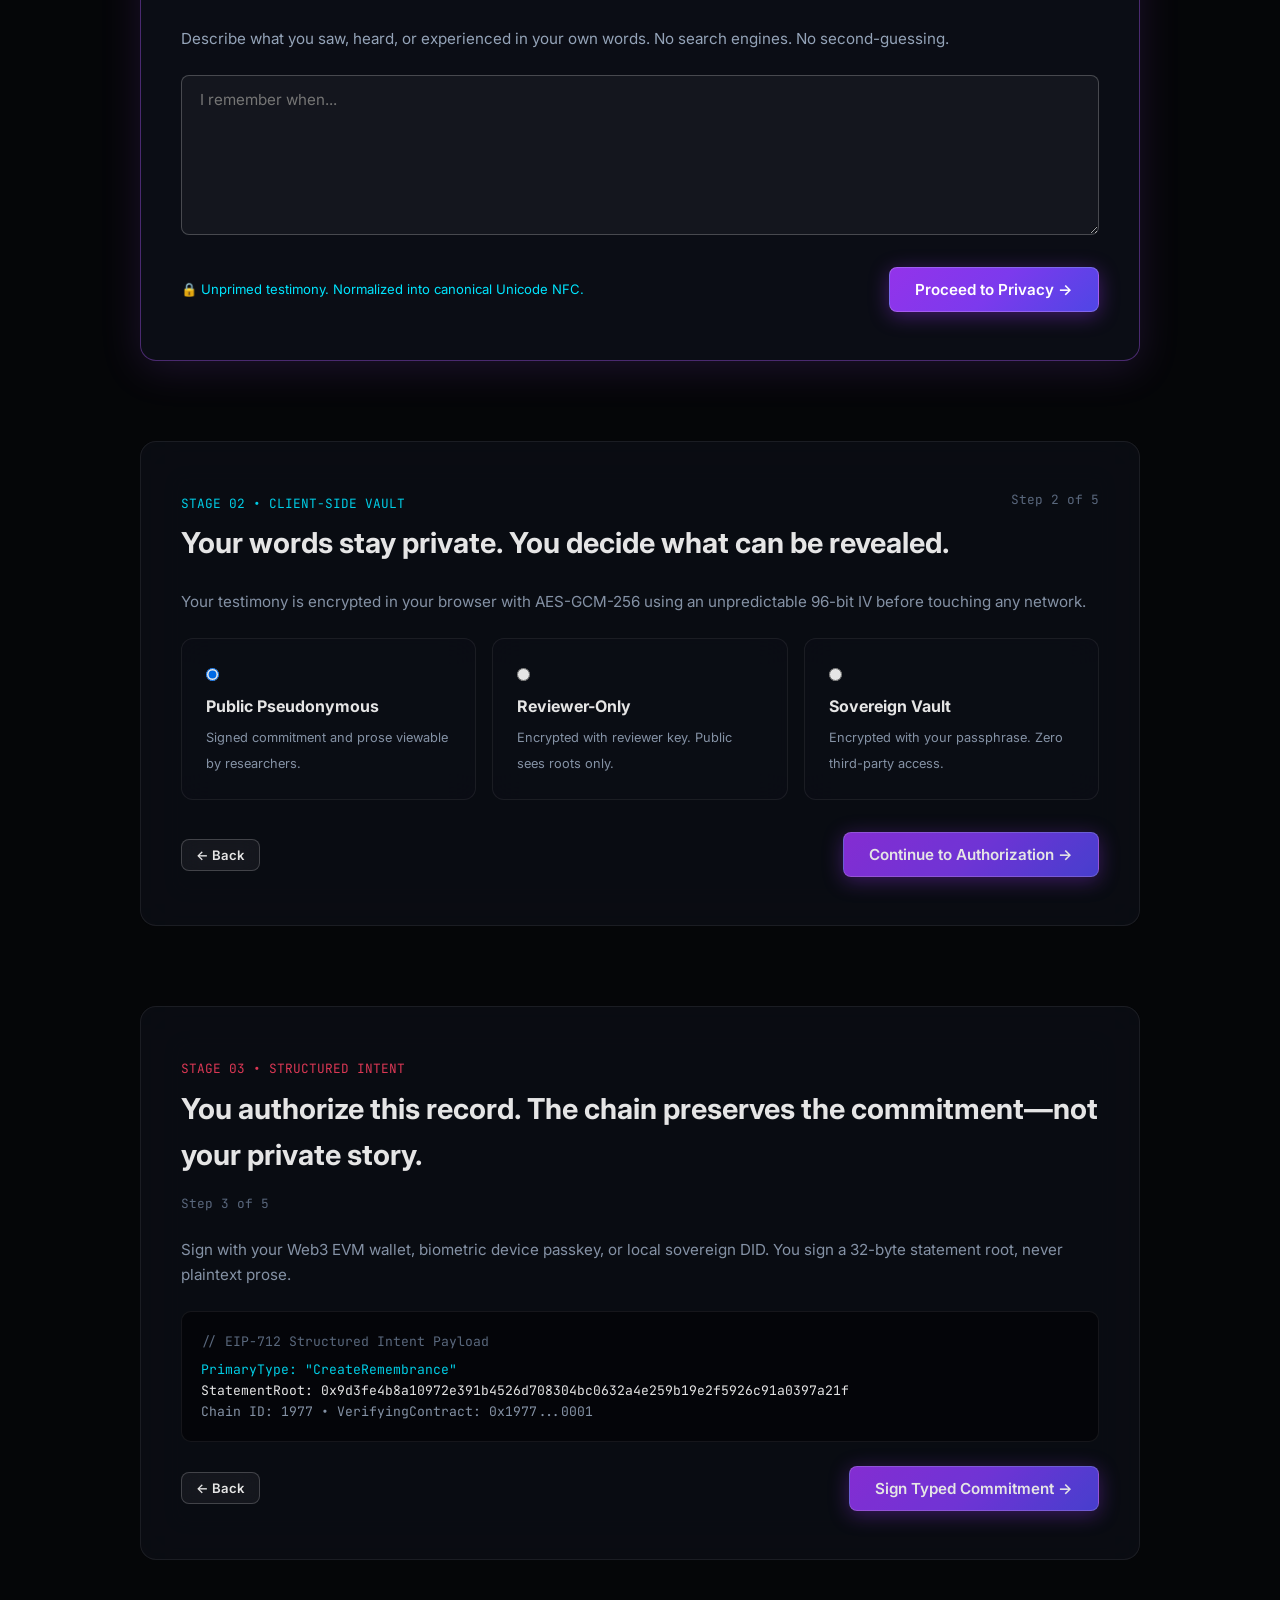
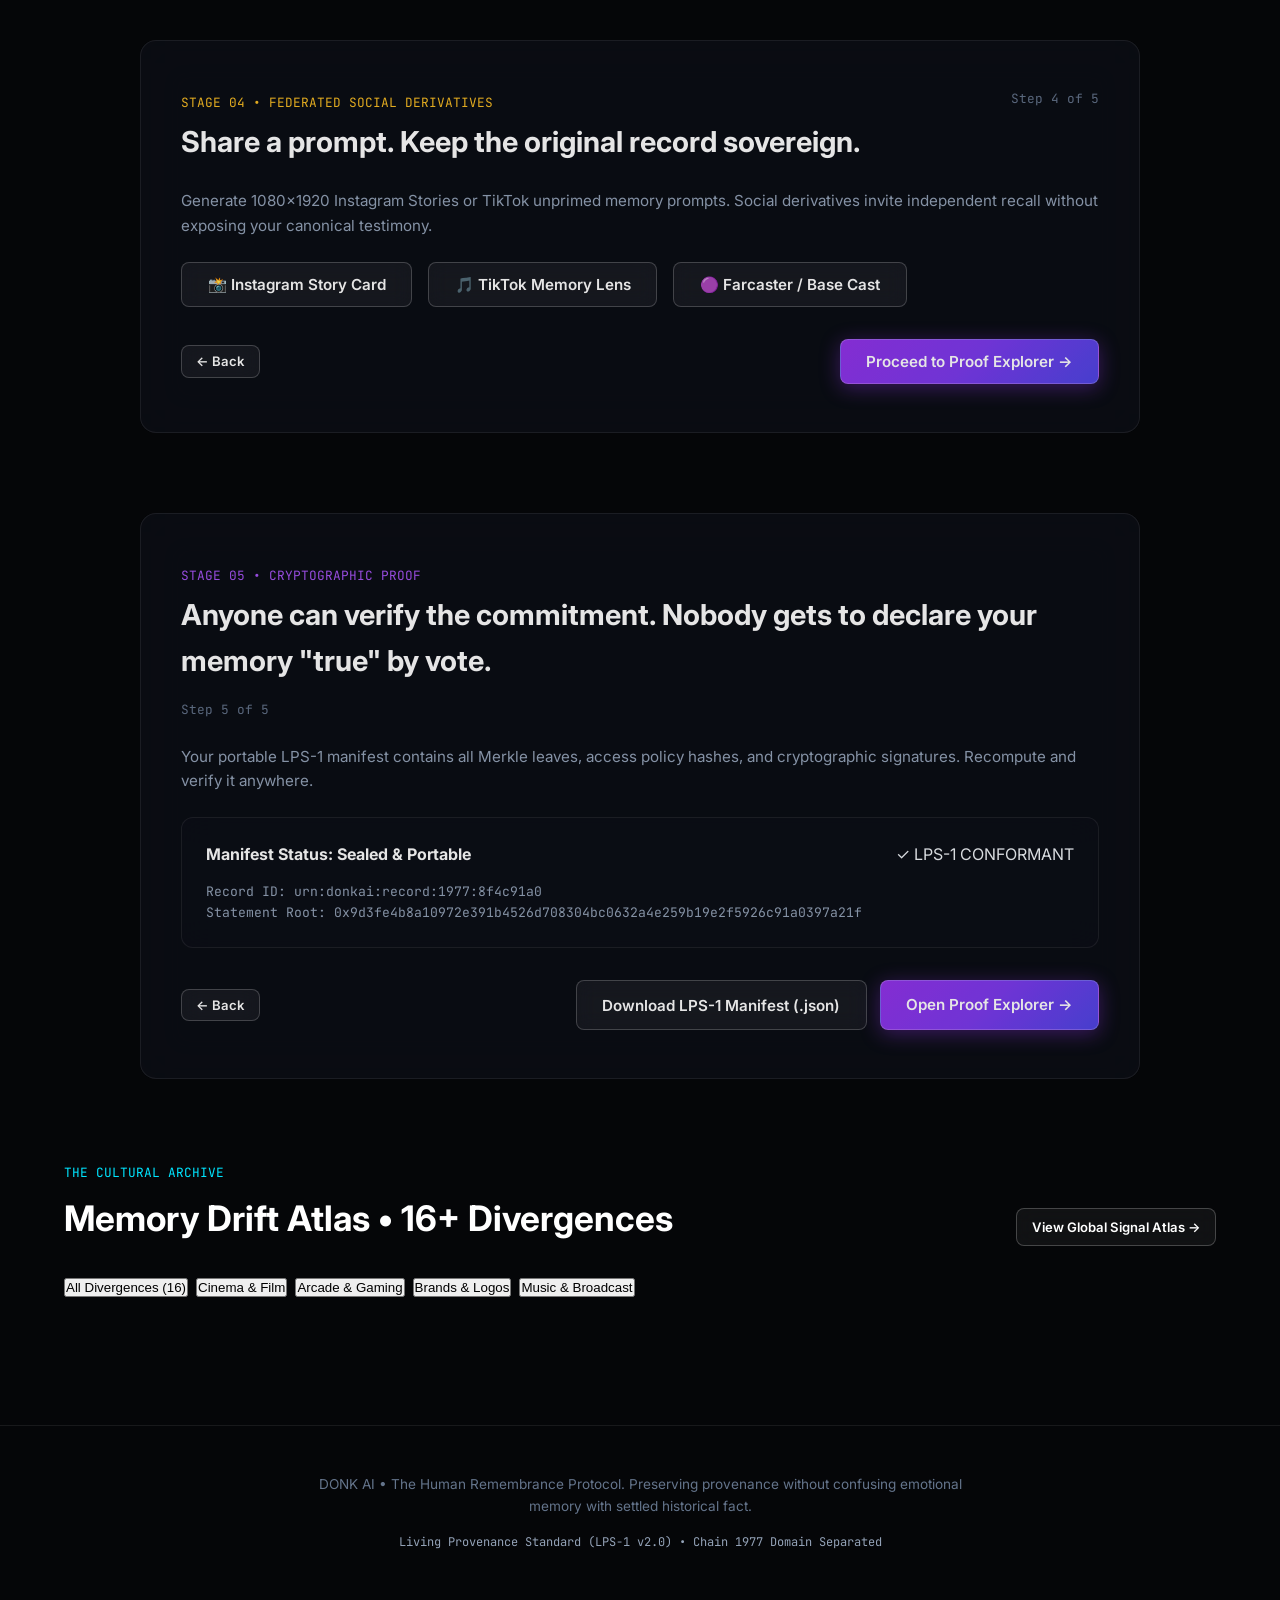
==== commit 4b35191e: "feat: embed full cinematic video loops and museum exhibits from user download assets" ====
--- a/web/index.html
+++ b/web/index.html
@@ -39,9 +39,15 @@
     </nav>
   </header>
 
-  <!-- Fullscreen Opening Cinematic Hero -->
-  <section class="hero-cinema">
-    <div style="max-width: 860px; margin: 0 auto;">
+  <!-- Fullscreen Opening Cinematic Hero with Ambient Video -->
+  <section class="hero-cinema" style="position:relative; overflow:hidden;">
+    <video autoplay loop muted playsinline style="position:absolute; top:50%; left:50%; transform:translate(-50%, -50%); min-width:100%; min-height:100%; width:auto; height:auto; z-index:-1; opacity:0.25; filter:saturate(1.2) contrast(1.1); object-fit:cover;">
+      <source src="videos/donk_tokenize_hero.mp4" type="video/mp4">
+      <source src="videos/donk_vault_intro.mp4" type="video/mp4">
+    </video>
+    <div style="position:absolute; top:0; left:0; width:100%; height:100%; background:radial-gradient(circle at center, rgba(5,6,8,0.4) 0%, rgba(5,6,8,0.95) 100%); z-index:0;"></div>
+
+    <div style="max-width: 860px; margin: 0 auto; position:relative; z-index:1;">
       <h1 class="hero-headline">WHAT DO YOU REMEMBER?</h1>
       <p class="hero-tagline">
         Before AI. Before Google. Before the comments.<br>
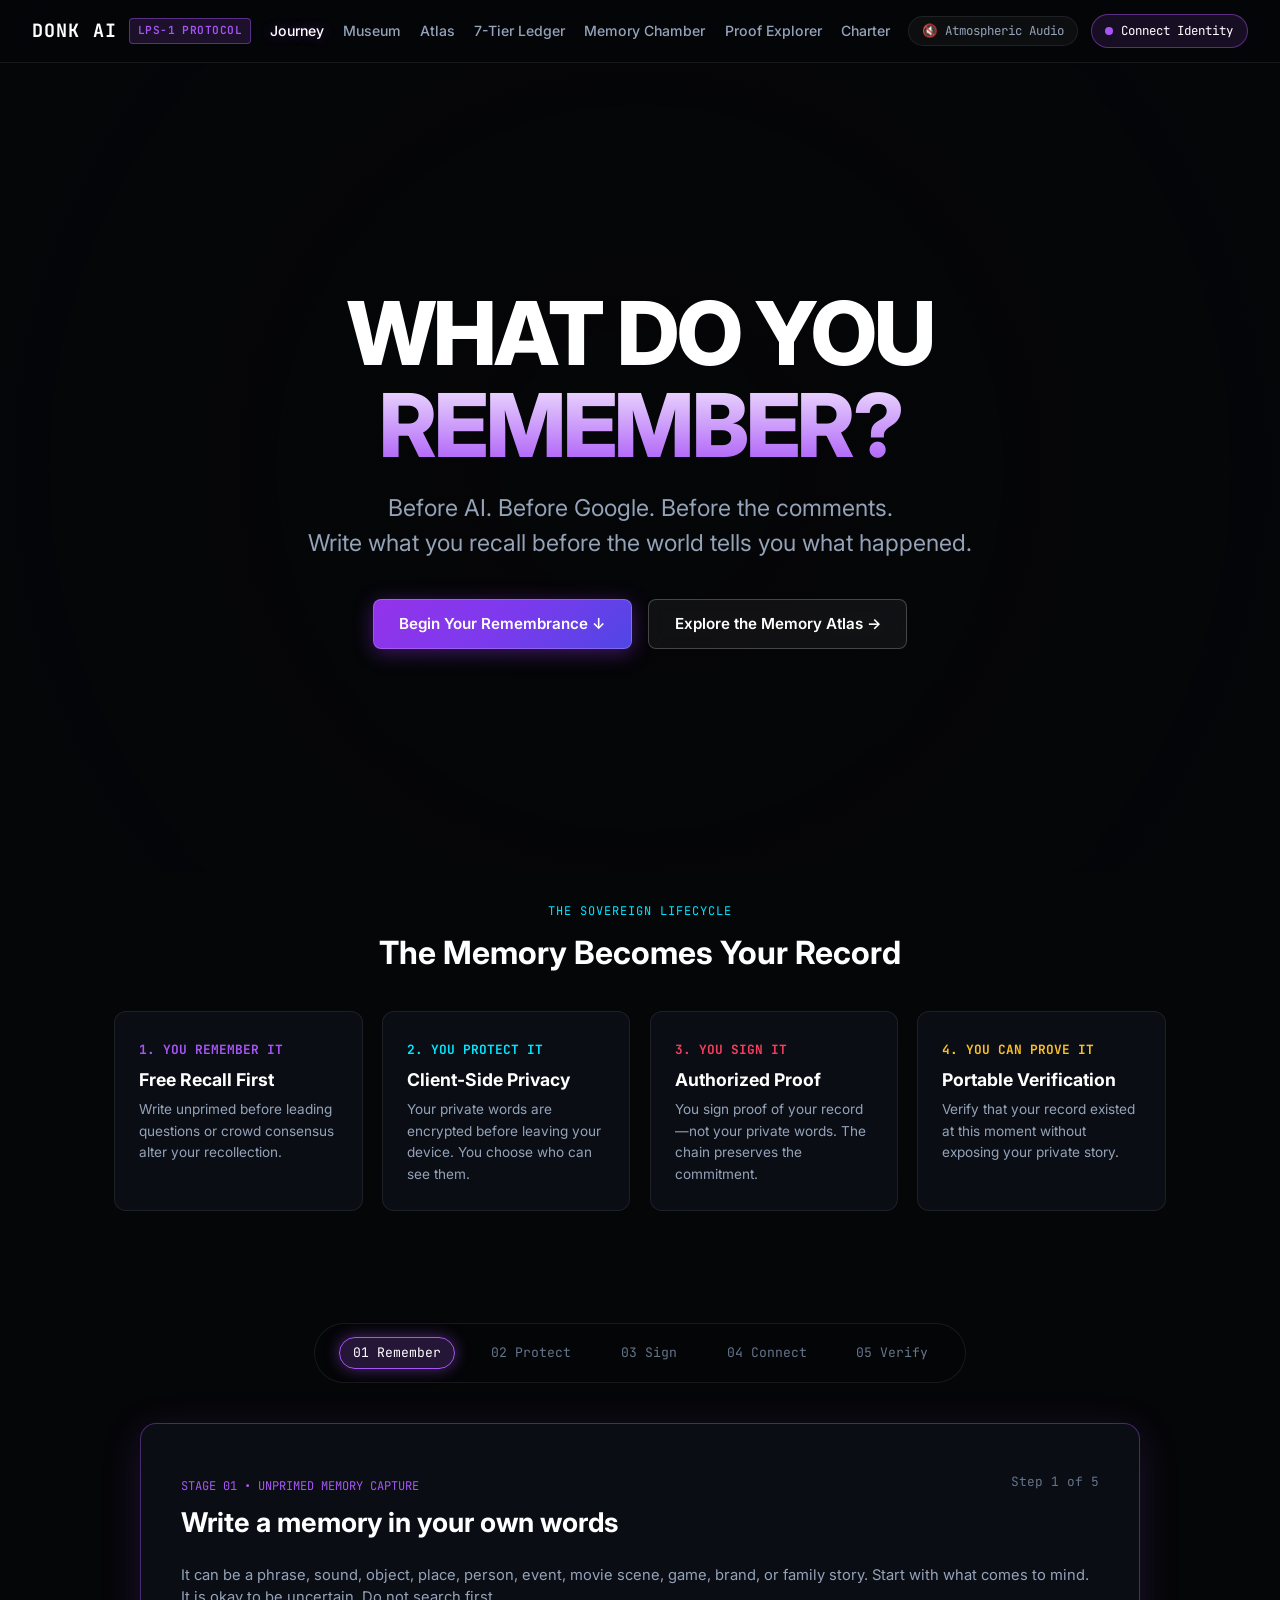
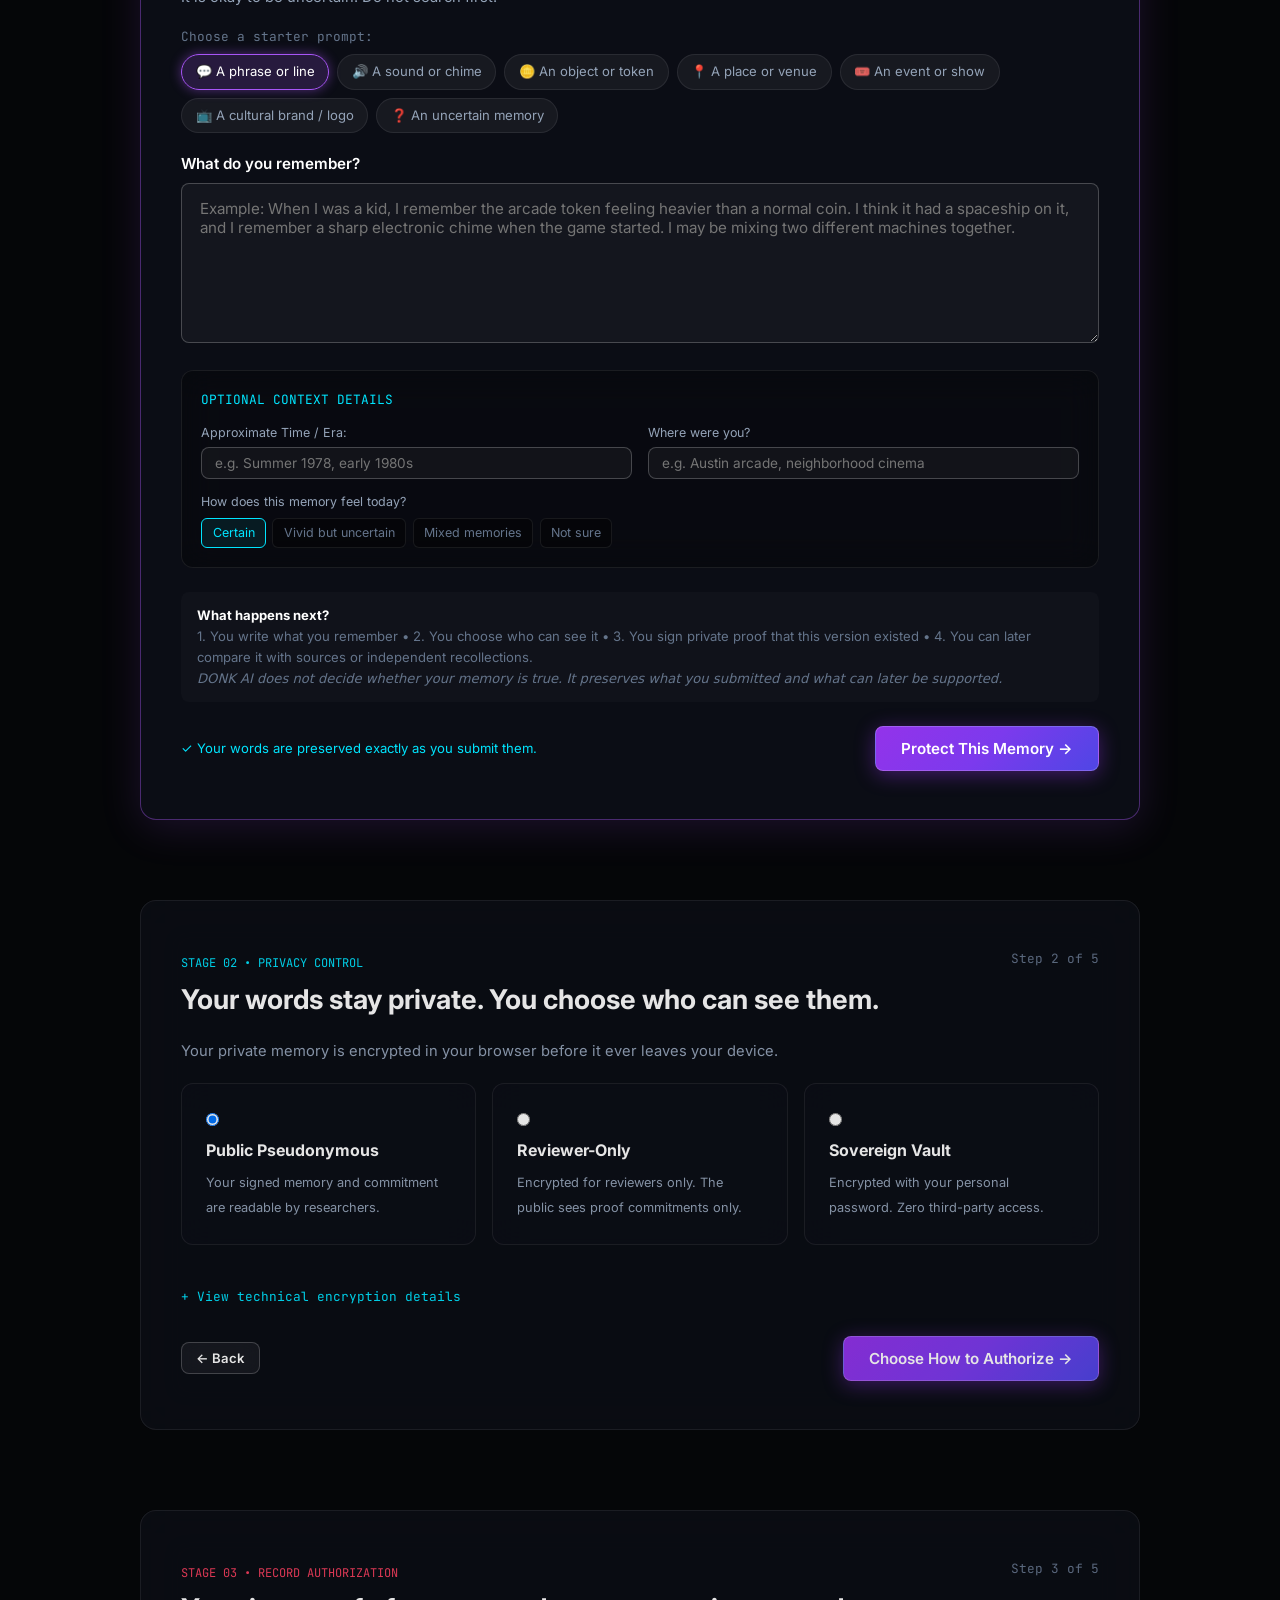
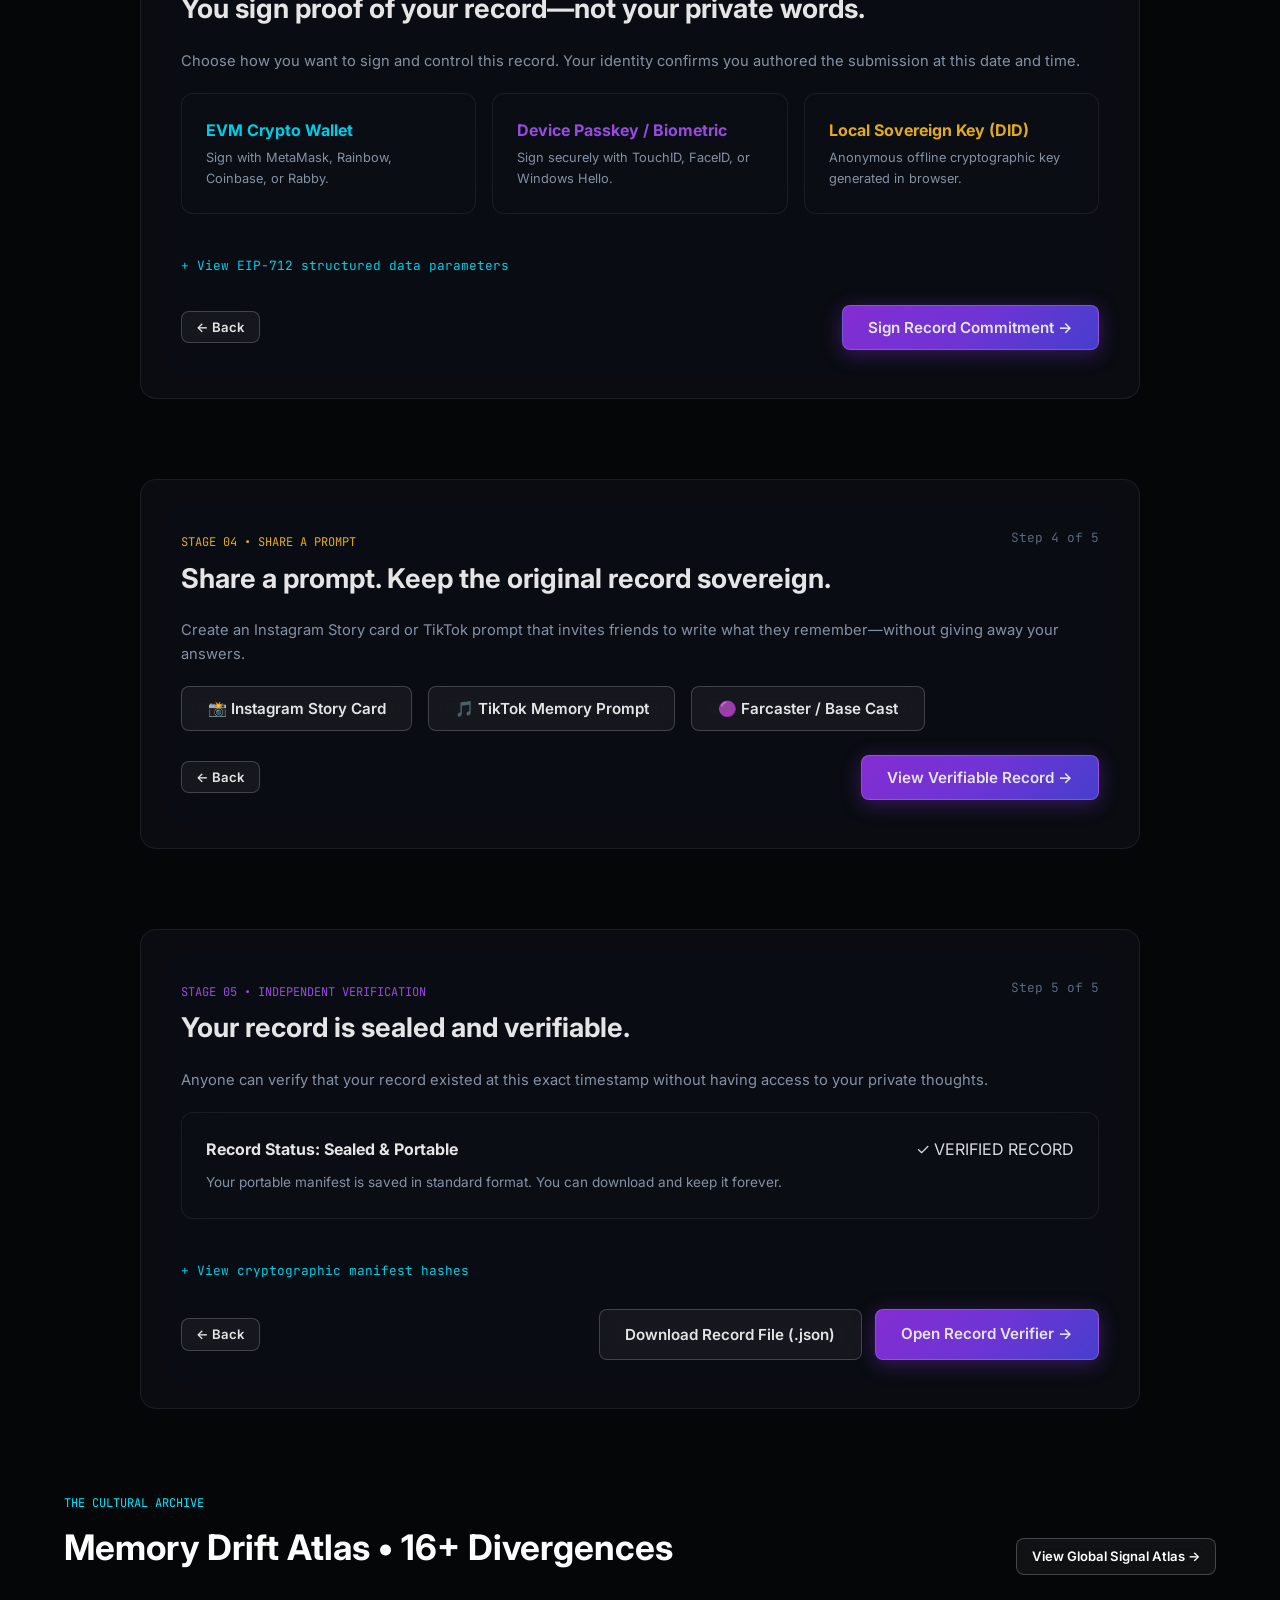
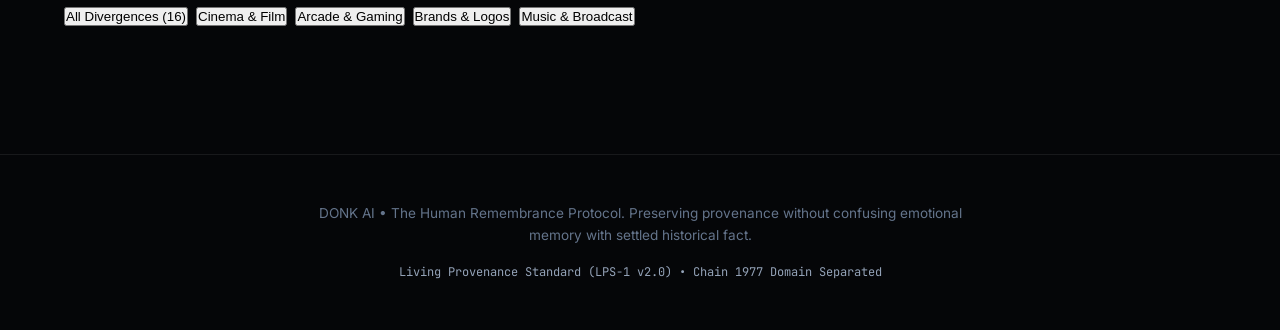
==== commit 89d1efed: "feat: complete oral-history memory capture UX, media manifest, and plain-English protocol guide" ====
--- a/web/index.html
+++ b/web/index.html
@@ -4,14 +4,84 @@
   <meta charset="UTF-8">
   <meta name="viewport" content="width=device-width, initial-scale=1.0">
   <title>WHAT DO YOU REMEMBER? — DONK AI Human Remembrance Protocol</title>
-  <meta name="description" content="A guided visual journey into human memory. Preserve unprimed first-person recollections with sovereign client-side encryption, EIP-712 structured signing, and LPS-1 cryptographic commitments.">
-  <link rel="stylesheet" href="css/main.css?v=2.0.0">
+  <meta name="description" content="Preserve first-person human memory before the internet tells you what happened. Sovereign client-side encryption, unprimed recall capture, and verifiable record commitments.">
+  <link rel="stylesheet" href="css/main.css?v=2.1.0">
   <link rel="preconnect" href="https://fonts.googleapis.com">
   <link rel="preconnect" href="https://fonts.gstatic.com" crossorigin>
   <link href="https://fonts.googleapis.com/css2?family=Inter:wght@400;500;600;700;800&family=JetBrains+Mono:wght@400;600;700&display=swap" rel="stylesheet">
+  <style>
+    .type-chips {
+      display: flex;
+      flex-wrap: wrap;
+      gap: 0.5rem;
+      margin-bottom: 1.2rem;
+    }
+    .type-chip {
+      background: rgba(255, 255, 255, 0.05);
+      border: 1px solid var(--border);
+      color: var(--text-dim);
+      padding: 0.4rem 0.85rem;
+      border-radius: 20px;
+      font-size: 0.82rem;
+      cursor: pointer;
+      transition: all 0.2s ease;
+      font-family: var(--font-body);
+    }
+    .type-chip:hover, .type-chip.active {
+      background: rgba(168, 85, 247, 0.18);
+      border-color: var(--memory-violet);
+      color: var(--pearl);
+      box-shadow: 0 0 12px var(--memory-violet-glow);
+    }
+    .context-tag-group {
+      display: flex;
+      flex-wrap: wrap;
+      gap: 0.4rem;
+      margin-top: 0.4rem;
+    }
+    .context-tag {
+      background: rgba(0, 0, 0, 0.4);
+      border: 1px solid var(--border);
+      color: var(--text-muted);
+      padding: 0.25rem 0.65rem;
+      border-radius: 6px;
+      font-size: 0.78rem;
+      cursor: pointer;
+      transition: all 0.2s ease;
+    }
+    .context-tag:hover, .context-tag.active {
+      border-color: var(--synaptic-cyan);
+      color: var(--synaptic-cyan);
+      background: rgba(0, 229, 255, 0.08);
+    }
+    .accordion-toggle {
+      background: none;
+      border: none;
+      color: var(--synaptic-cyan);
+      font-family: var(--font-mono);
+      font-size: 0.8rem;
+      cursor: pointer;
+      display: inline-flex;
+      align-items: center;
+      gap: 0.3rem;
+      padding: 0.4rem 0;
+      margin-top: 0.8rem;
+    }
+    .accordion-content {
+      display: none;
+      background: rgba(0, 0, 0, 0.6);
+      border: 1px solid var(--border);
+      border-radius: 8px;
+      padding: 1rem;
+      margin-top: 0.8rem;
+      font-family: var(--font-mono);
+      font-size: 0.78rem;
+      color: var(--text-dim);
+    }
+  </style>
 </head>
 <body>
-  <!-- Ambient Particle Canvas -->
+  <!-- Ambient Background Canvas -->
   <canvas id="ambientCanvas"></canvas>
 
   <header>
@@ -30,7 +100,7 @@
         <li><a href="protocol.html">Charter</a></li>
       </ul>
       <div style="display:flex; align-items:center; gap:0.8rem;">
-        <button id="soundToggleBtn" class="sound-toggle-btn"><span>🔇 528Hz Audio</span></button>
+        <button id="soundToggleBtn" class="sound-toggle-btn"><span>🔇 Atmospheric Audio</span></button>
         <div id="navIdentityPill" class="identity-pill" onclick="openIdentityModal()">
           <span style="width:8px; height:8px; border-radius:50%; background:var(--memory-violet);"></span>
           <span id="navIdentityText">Connect Identity</span>
@@ -41,17 +111,17 @@
 
   <!-- Fullscreen Opening Cinematic Hero with Ambient Video -->
   <section class="hero-cinema" style="position:relative; overflow:hidden;">
-    <video autoplay loop muted playsinline style="position:absolute; top:50%; left:50%; transform:translate(-50%, -50%); min-width:100%; min-height:100%; width:auto; height:auto; z-index:-1; opacity:0.25; filter:saturate(1.2) contrast(1.1); object-fit:cover;">
+    <video autoplay loop muted playsinline preload="metadata" aria-label="Atmospheric archival visual background" style="position:absolute; top:50%; left:50%; transform:translate(-50%, -50%); min-width:100%; min-height:100%; width:auto; height:auto; z-index:-1; opacity:0.22; filter:saturate(1.2) contrast(1.1); object-fit:cover;">
       <source src="videos/donk_tokenize_hero.mp4" type="video/mp4">
       <source src="videos/donk_vault_intro.mp4" type="video/mp4">
     </video>
-    <div style="position:absolute; top:0; left:0; width:100%; height:100%; background:radial-gradient(circle at center, rgba(5,6,8,0.4) 0%, rgba(5,6,8,0.95) 100%); z-index:0;"></div>
+    <div style="position:absolute; top:0; left:0; width:100%; height:100%; background:radial-gradient(circle at center, rgba(5,6,8,0.4) 0%, rgba(5,6,8,0.96) 100%); z-index:0;"></div>
 
     <div style="max-width: 860px; margin: 0 auto; position:relative; z-index:1;">
       <h1 class="hero-headline">WHAT DO YOU REMEMBER?</h1>
       <p class="hero-tagline">
         Before AI. Before Google. Before the comments.<br>
-        Your memory is sovereign. Capture what you recall before the world tells you what happened.
+        Write what you recall before the world tells you what happened.
       </p>
       <div style="display:flex; justify-content:center; gap:1rem; flex-wrap:wrap;">
         <a href="#remembranceJourney" class="btn btn-primary">Begin Your Remembrance &darr;</a>
@@ -60,42 +130,43 @@
     </div>
   </section>
 
-  <!-- The Memory Becomes Your Record: 4-Step Narrative -->
-  <section style="max-width:1100px; margin: 2rem auto 4rem; padding: 0 1.5rem; position:relative; z-index:1;">
-    <div style="text-align:center; margin-bottom: 2.5rem;">
-      <span style="font-family:var(--font-mono); font-size:0.8rem; color:var(--synaptic-cyan); letter-spacing:0.08em; text-transform:uppercase;">The Sovereign Lifecycle</span>
-      <h2 style="font-size: 2.2rem; color:var(--pearl); margin-top:0.4rem;">The Memory Becomes Your Record</h2>
+  <!-- The 4-Step Plain English Flow -->
+  <section style="max-width:1100px; margin: 1.5rem auto 3.5rem; padding: 0 1.5rem; position:relative; z-index:1;">
+    <div style="text-align:center; margin-bottom: 2rem;">
+      <span style="font-family:var(--font-mono); font-size:0.75rem; color:var(--synaptic-cyan); letter-spacing:0.08em; text-transform:uppercase;">The Sovereign Lifecycle</span>
+      <h2 style="font-size: 2rem; color:var(--pearl); margin-top:0.3rem;">The Memory Becomes Your Record</h2>
     </div>
 
     <div style="display:grid; grid-template-columns:repeat(auto-fit, minmax(240px, 1fr)); gap:1.2rem;">
       <div class="spine-glass-panel">
-        <span style="font-family:var(--font-mono); color:var(--memory-violet); font-size:0.85rem; font-weight:700;">01. RECALL</span>
-        <h3 style="font-size:1.15rem; color:var(--pearl); margin:0.4rem 0;">You Remember It</h3>
-        <p style="font-size:0.88rem; color:var(--text-dim);">Write unprimed before leading questions or crowd consensus alter your recollection.</p>
+        <span style="font-family:var(--font-mono); color:var(--memory-violet); font-size:0.8rem; font-weight:700;">1. YOU REMEMBER IT</span>
+        <h3 style="font-size:1.1rem; color:var(--pearl); margin:0.3rem 0;">Free Recall First</h3>
+        <p style="font-size:0.85rem; color:var(--text-dim);">Write unprimed before leading questions or crowd consensus alter your recollection.</p>
       </div>
 
       <div class="spine-glass-panel">
-        <span style="font-family:var(--font-mono); color:var(--synaptic-cyan); font-size:0.85rem; font-weight:700;">02. PROTECT</span>
-        <h3 style="font-size:1.15rem; color:var(--pearl); margin:0.4rem 0;">You Protect It</h3>
-        <p style="font-size:0.88rem; color:var(--text-dim);">Encrypt client-side. Choose Vault, Reviewer-Only, Pseudonymous, or Public.</p>
+        <span style="font-family:var(--font-mono); color:var(--synaptic-cyan); font-size:0.8rem; font-weight:700;">2. YOU PROTECT IT</span>
+        <h3 style="font-size:1.1rem; color:var(--pearl); margin:0.3rem 0;">Client-Side Privacy</h3>
+        <p style="font-size:0.85rem; color:var(--text-dim);">Your private words are encrypted before leaving your device. You choose who can see them.</p>
       </div>
 
       <div class="spine-glass-panel">
-        <span style="font-family:var(--font-mono); color:var(--memory-crimson); font-size:0.85rem; font-weight:700;">03. SIGN</span>
-        <h3 style="font-size:1.15rem; color:var(--pearl); margin:0.4rem 0;">You Sign It</h3>
-        <p style="font-size:0.88rem; color:var(--text-dim);">Your EVM key, passkey, or DID authorizes the commitment—not the truth of the memory.</p>
+        <span style="font-family:var(--font-mono); color:var(--memory-crimson); font-size:0.8rem; font-weight:700;">3. YOU SIGN IT</span>
+        <h3 style="font-size:1.1rem; color:var(--pearl); margin:0.3rem 0;">Authorized Proof</h3>
+        <p style="font-size:0.85rem; color:var(--text-dim);">You sign proof of your record—not your private words. The chain preserves the commitment.</p>
       </div>
 
       <div class="spine-glass-panel">
-        <span style="font-family:var(--font-mono); color:var(--mnemonic-gold); font-size:0.85rem; font-weight:700;">04. PROVE</span>
-        <h3 style="font-size:1.15rem; color:var(--pearl); margin:0.4rem 0;">You Can Prove It</h3>
-        <p style="font-size:0.88rem; color:var(--text-dim);">Verify the commitment in any browser without exposing your private words.</p>
+        <span style="font-family:var(--font-mono); color:var(--mnemonic-gold); font-size:0.8rem; font-weight:700;">4. YOU CAN PROVE IT</span>
+        <h3 style="font-size:1.1rem; color:var(--pearl); margin:0.3rem 0;">Portable Verification</h3>
+        <p style="font-size:0.85rem; color:var(--text-dim);">Verify that your record existed at this moment without exposing your private story.</p>
       </div>
     </div>
   </section>
 
   <!-- 5-Stage Guided Journey -->
-  <section id="remembranceJourney" style="position:relative; z-index:1; padding-top:2rem;">
+  <section id="remembranceJourney" style="position:relative; z-index:1; padding-top:1rem;">
+    
     <!-- Sticky Timeline Nav -->
     <div class="stage-timeline-nav">
       <div class="stage-dot active" data-goto-stage="1"><span>01</span> Remember</div>
@@ -107,149 +178,235 @@
 
     <!-- Stage 1: Remember -->
     <div id="stageScene1" class="stage-scene active">
-      <div style="display:flex; justify-content:space-between; align-items:flex-start; margin-bottom:1.5rem; flex-wrap:wrap; gap:1rem;">
+      <div style="display:flex; justify-content:space-between; align-items:flex-start; margin-bottom:1.2rem; flex-wrap:wrap; gap:0.6rem;">
         <div>
-          <span style="font-family:var(--font-mono); font-size:0.8rem; color:var(--memory-violet); text-transform:uppercase;">Stage 01 &bull; Unprimed Free Recall</span>
-          <h2 style="font-size:1.8rem; color:var(--pearl); margin-top:0.3rem;">Before the internet tells you—what do you remember?</h2>
+          <span style="font-family:var(--font-mono); font-size:0.75rem; color:var(--memory-violet); text-transform:uppercase;">Stage 01 &bull; Unprimed Memory Capture</span>
+          <h2 style="font-size:1.7rem; color:var(--pearl); margin-top:0.2rem;">Write a memory in your own words</h2>
         </div>
         <span style="font-size:0.8rem; color:var(--text-muted); font-family:var(--font-mono);">Step 1 of 5</span>
       </div>
 
-      <p style="font-size:0.95rem; color:var(--text-dim); margin-bottom:1.5rem;">
-        Describe what you saw, heard, or experienced in your own words. No search engines. No second-guessing.
-      </p>
-
-      <textarea id="journeyProseInput" class="form-textarea" style="min-height:160px; margin-bottom:1.5rem;" placeholder="I remember when..."></textarea>
+      <p style="font-size:0.92rem; color:var(--text-dim); margin-bottom:1.2rem; line-height:1.5;">
+        It can be a phrase, sound, object, place, person, event, movie scene, game, brand, or family story. Start with what comes to mind. It is okay to be uncertain. Do not search first.
+      </p>
+
+      <!-- Choose Memory Type Chips -->
+      <div style="margin-bottom:1rem;">
+        <span style="font-size:0.8rem; color:var(--text-muted); font-family:var(--font-mono); display:block; margin-bottom:0.4rem;">Choose a starter prompt:</span>
+        <div class="type-chips">
+          <div class="type-chip active" onclick="selectMemoryType('phrase', 'The words I remember are ')">💬 A phrase or line</div>
+          <div class="type-chip" onclick="selectMemoryType('sound', 'It sounded like ')">🔊 A sound or chime</div>
+          <div class="type-chip" onclick="selectMemoryType('object', 'The object looked and felt like ')">🪙 An object or token</div>
+          <div class="type-chip" onclick="selectMemoryType('place', 'The place I remember was ')">📍 A place or venue</div>
+          <div class="type-chip" onclick="selectMemoryType('event', 'What happened was ')">🎟️ An event or show</div>
+          <div class="type-chip" onclick="selectMemoryType('culture', 'The version I remember is ')">📺 A cultural brand / logo</div>
+          <div class="type-chip" onclick="selectMemoryType('uncertain', 'I may be mixing this up, but ')">❓ An uncertain memory</div>
+        </div>
+      </div>
+
+      <!-- Free Writing Textarea with Realistic Model Example -->
+      <label for="journeyProseInput" style="font-weight:600; color:var(--pearl); font-size:0.95rem; display:block; margin-bottom:0.4rem;">What do you remember?</label>
+      <textarea id="journeyProseInput" class="form-textarea" style="min-height:160px; margin-bottom:1.2rem;" placeholder="Example: When I was a kid, I remember the arcade token feeling heavier than a normal coin. I think it had a spaceship on it, and I remember a sharp electronic chime when the game started. I may be mixing two different machines together."></textarea>
+
+      <!-- Optional Context Chips -->
+      <div class="spine-glass-panel" style="margin-bottom:1.5rem; padding:1.2rem; background:rgba(0,0,0,0.3);">
+        <span style="font-size:0.8rem; font-family:var(--font-mono); color:var(--synaptic-cyan); text-transform:uppercase; display:block; margin-bottom:0.8rem;">Optional Context Details</span>
+        
+        <div style="display:grid; grid-template-columns:repeat(auto-fit, minmax(200px, 1fr)); gap:1rem;">
+          <div>
+            <label style="font-size:0.78rem; color:var(--text-dim); display:block; margin-bottom:0.2rem;">Approximate Time / Era:</label>
+            <input type="text" id="ctxEra" class="form-input" style="padding:0.45rem 0.8rem; font-size:0.85rem;" placeholder="e.g. Summer 1978, early 1980s">
+          </div>
+          <div>
+            <label style="font-size:0.78rem; color:var(--text-dim); display:block; margin-bottom:0.2rem;">Where were you?</label>
+            <input type="text" id="ctxPlace" class="form-input" style="padding:0.45rem 0.8rem; font-size:0.85rem;" placeholder="e.g. Austin arcade, neighborhood cinema">
+          </div>
+        </div>
+
+        <div style="margin-top:0.8rem;">
+          <label style="font-size:0.78rem; color:var(--text-dim); display:block; margin-bottom:0.2rem;">How does this memory feel today?</label>
+          <div class="context-tag-group">
+            <span class="context-tag active" onclick="selectTag(this)">Certain</span>
+            <span class="context-tag" onclick="selectTag(this)">Vivid but uncertain</span>
+            <span class="context-tag" onclick="selectTag(this)">Mixed memories</span>
+            <span class="context-tag" onclick="selectTag(this)">Not sure</span>
+          </div>
+        </div>
+      </div>
+
+      <!-- Plain English 'What happens next?' -->
+      <div style="font-size:0.82rem; color:var(--text-muted); line-height:1.6; margin-bottom:1.5rem; background:rgba(255,255,255,0.02); padding:0.8rem 1rem; border-radius:8px;">
+        <strong style="color:var(--pearl);">What happens next?</strong><br>
+        1. You write what you remember &bull; 2. You choose who can see it &bull; 3. You sign private proof that this version existed &bull; 4. You can later compare it with sources or independent recollections.<br>
+        <em>DONK AI does not decide whether your memory is true. It preserves what you submitted and what can later be supported.</em>
+      </div>
 
       <div style="display:flex; justify-content:space-between; align-items:center; flex-wrap:wrap; gap:1rem;">
-        <span style="font-size:0.82rem; color:var(--synaptic-cyan);">🔒 Unprimed testimony. Normalized into canonical Unicode NFC.</span>
-        <button class="btn btn-primary" data-goto-stage="2">Proceed to Privacy &rarr;</button>
+        <span style="font-size:0.82rem; color:var(--synaptic-cyan);">✓ Your words are preserved exactly as you submit them.</span>
+        <button class="btn btn-primary" data-goto-stage="2">Protect This Memory &rarr;</button>
       </div>
     </div>
 
     <!-- Stage 2: Protect -->
     <div id="stageScene2" class="stage-scene">
-      <div style="display:flex; justify-content:space-between; align-items:flex-start; margin-bottom:1.5rem; flex-wrap:wrap; gap:1rem;">
+      <div style="display:flex; justify-content:space-between; align-items:flex-start; margin-bottom:1.2rem; flex-wrap:wrap; gap:0.6rem;">
         <div>
-          <span style="font-family:var(--font-mono); font-size:0.8rem; color:var(--synaptic-cyan); text-transform:uppercase;">Stage 02 &bull; Client-Side Vault</span>
-          <h2 style="font-size:1.8rem; color:var(--pearl); margin-top:0.3rem;">Your words stay private. You decide what can be revealed.</h2>
+          <span style="font-family:var(--font-mono); font-size:0.75rem; color:var(--synaptic-cyan); text-transform:uppercase;">Stage 02 &bull; Privacy Control</span>
+          <h2 style="font-size:1.7rem; color:var(--pearl); margin-top:0.2rem;">Your words stay private. You choose who can see them.</h2>
         </div>
         <span style="font-size:0.8rem; color:var(--text-muted); font-family:var(--font-mono);">Step 2 of 5</span>
       </div>
 
-      <p style="font-size:0.95rem; color:var(--text-dim); margin-bottom:1.5rem;">
-        Your testimony is encrypted in your browser with AES-GCM-256 using an unpredictable 96-bit IV before touching any network.
-      </p>
-
-      <div style="display:grid; grid-template-columns:repeat(auto-fit, minmax(200px, 1fr)); gap:1rem; margin-bottom:2rem;">
+      <p style="font-size:0.92rem; color:var(--text-dim); margin-bottom:1.2rem;">
+        Your private memory is encrypted in your browser before it ever leaves your device.
+      </p>
+
+      <div style="display:grid; grid-template-columns:repeat(auto-fit, minmax(220px, 1fr)); gap:1rem; margin-bottom:1.5rem;">
         <label class="spine-glass-panel" style="cursor:pointer; display:block;">
           <input type="radio" name="privacyPolicy" value="public-pseudonymous" checked style="margin-right:0.5rem;">
           <strong style="color:var(--pearl); display:block; margin:0.3rem 0;">Public Pseudonymous</strong>
-          <span style="font-size:0.8rem; color:var(--text-dim);">Signed commitment and prose viewable by researchers.</span>
+          <span style="font-size:0.8rem; color:var(--text-dim);">Your signed memory and commitment are readable by researchers.</span>
         </label>
 
         <label class="spine-glass-panel" style="cursor:pointer; display:block;">
           <input type="radio" name="privacyPolicy" value="reviewer-only" style="margin-right:0.5rem;">
           <strong style="color:var(--pearl); display:block; margin:0.3rem 0;">Reviewer-Only</strong>
-          <span style="font-size:0.8rem; color:var(--text-dim);">Encrypted with reviewer key. Public sees roots only.</span>
+          <span style="font-size:0.8rem; color:var(--text-dim);">Encrypted for reviewers only. The public sees proof commitments only.</span>
         </label>
 
         <label class="spine-glass-panel" style="cursor:pointer; display:block;">
           <input type="radio" name="privacyPolicy" value="sovereign-vault" style="margin-right:0.5rem;">
           <strong style="color:var(--pearl); display:block; margin:0.3rem 0;">Sovereign Vault</strong>
-          <span style="font-size:0.8rem; color:var(--text-dim);">Encrypted with your passphrase. Zero third-party access.</span>
+          <span style="font-size:0.8rem; color:var(--text-dim);">Encrypted with your personal password. Zero third-party access.</span>
         </label>
       </div>
 
-      <div style="display:flex; justify-content:space-between; align-items:center; flex-wrap:wrap; gap:1rem;">
+      <!-- Collapsible Technical Accordion -->
+      <button class="accordion-toggle" onclick="toggleAccordion('techSec2')">
+        <span>+ View technical encryption details</span>
+      </button>
+      <div id="techSec2" class="accordion-content">
+        // Client-Side Encryption Spec: AES-GCM-256 with 96-bit unpredictable IV<br>
+        // Additional Authenticated Data (AAD) bound to canonical schemaHash &amp; accessPolicyHash
+      </div>
+
+      <div style="display:flex; justify-content:space-between; align-items:center; flex-wrap:wrap; gap:1rem; margin-top:1.5rem;">
         <button class="btn btn-secondary btn-sm" data-goto-stage="1">&larr; Back</button>
-        <button class="btn btn-primary" data-goto-stage="3">Continue to Authorization &rarr;</button>
+        <button class="btn btn-primary" data-goto-stage="3">Choose How to Authorize &rarr;</button>
       </div>
     </div>
 
     <!-- Stage 3: Sign -->
     <div id="stageScene3" class="stage-scene">
-      <div style="display:flex; justify-content:space-between; align-items:flex-start; margin-bottom:1.5rem; flex-wrap:wrap; gap:1rem;">
+      <div style="display:flex; justify-content:space-between; align-items:flex-start; margin-bottom:1.2rem; flex-wrap:wrap; gap:0.6rem;">
         <div>
-          <span style="font-family:var(--font-mono); font-size:0.8rem; color:var(--memory-crimson); text-transform:uppercase;">Stage 03 &bull; Structured Intent</span>
-          <h2 style="font-size:1.8rem; color:var(--pearl); margin-top:0.3rem;">You authorize this record. The chain preserves the commitment—not your private story.</h2>
+          <span style="font-family:var(--font-mono); font-size:0.75rem; color:var(--memory-crimson); text-transform:uppercase;">Stage 03 &bull; Record Authorization</span>
+          <h2 style="font-size:1.7rem; color:var(--pearl); margin-top:0.2rem;">You sign proof of your record—not your private words.</h2>
         </div>
         <span style="font-size:0.8rem; color:var(--text-muted); font-family:var(--font-mono);">Step 3 of 5</span>
       </div>
 
-      <p style="font-size:0.95rem; color:var(--text-dim); margin-bottom:1.5rem;">
-        Sign with your Web3 EVM wallet, biometric device passkey, or local sovereign DID. You sign a 32-byte statement root, never plaintext prose.
-      </p>
-
-      <div style="background:rgba(0,0,0,0.5); border:1px solid var(--border); border-radius:10px; padding:1.2rem; margin-bottom:1.5rem; font-family:var(--font-mono); font-size:0.82rem;">
-        <div style="color:var(--text-muted); margin-bottom:0.4rem;">// EIP-712 Structured Intent Payload</div>
-        <div style="color:var(--synaptic-cyan);">PrimaryType: "CreateRemembrance"</div>
-        <div style="color:var(--pearl);">StatementRoot: <span id="previewStatementRoot">0x9d3fe4b8a10972e391b4526d708304bc0632a4e259b19e2f5926c91a0397a21f</span></div>
-        <div style="color:var(--text-dim);">Chain ID: 1977 &bull; VerifyingContract: 0x1977...0001</div>
-      </div>
-
-      <div style="display:flex; justify-content:space-between; align-items:center; flex-wrap:wrap; gap:1rem;">
+      <p style="font-size:0.92rem; color:var(--text-dim); margin-bottom:1.2rem;">
+        Choose how you want to sign and control this record. Your identity confirms you authored the submission at this date and time.
+      </p>
+
+      <div style="display:grid; grid-template-columns:repeat(auto-fit, minmax(200px, 1fr)); gap:1rem; margin-bottom:1.5rem;">
+        <div class="spine-glass-panel" style="cursor:pointer;" onclick="selectSigner('evm')">
+          <strong style="color:var(--synaptic-cyan);">EVM Crypto Wallet</strong>
+          <span style="font-size:0.8rem; color:var(--text-dim); display:block; margin-top:0.3rem;">Sign with MetaMask, Rainbow, Coinbase, or Rabby.</span>
+        </div>
+
+        <div class="spine-glass-panel" style="cursor:pointer;" onclick="selectSigner('passkey')">
+          <strong style="color:var(--memory-violet);">Device Passkey / Biometric</strong>
+          <span style="font-size:0.8rem; color:var(--text-dim); display:block; margin-top:0.3rem;">Sign securely with TouchID, FaceID, or Windows Hello.</span>
+        </div>
+
+        <div class="spine-glass-panel" style="cursor:pointer;" onclick="selectSigner('did')">
+          <strong style="color:var(--mnemonic-gold);">Local Sovereign Key (DID)</strong>
+          <span style="font-size:0.8rem; color:var(--text-dim); display:block; margin-top:0.3rem;">Anonymous offline cryptographic key generated in browser.</span>
+        </div>
+      </div>
+
+      <!-- Collapsible Technical Accordion -->
+      <button class="accordion-toggle" onclick="toggleAccordion('techSec3')">
+        <span>+ View EIP-712 structured data parameters</span>
+      </button>
+      <div id="techSec3" class="accordion-content">
+        Domain: { name: "DONK AI Human Remembrance Protocol", version: "1", chainId: 1977, verifyingContract: "0x1977000000000000000000000000000000000001" }<br>
+        PrimaryType: "CreateRemembrance" &bull; StatementRoot: 0x9d3fe4b8a10972e391b4526d708304bc0632a4e259b19e2f5926c91a0397a21f
+      </div>
+
+      <div style="display:flex; justify-content:space-between; align-items:center; flex-wrap:wrap; gap:1rem; margin-top:1.5rem;">
         <button class="btn btn-secondary btn-sm" data-goto-stage="2">&larr; Back</button>
-        <button class="btn btn-primary" onclick="openEIP712Modal()">Sign Typed Commitment &rarr;</button>
+        <button class="btn btn-primary" onclick="openEIP712Modal()">Sign Record Commitment &rarr;</button>
       </div>
     </div>
 
     <!-- Stage 4: Connect -->
     <div id="stageScene4" class="stage-scene">
-      <div style="display:flex; justify-content:space-between; align-items:flex-start; margin-bottom:1.5rem; flex-wrap:wrap; gap:1rem;">
+      <div style="display:flex; justify-content:space-between; align-items:flex-start; margin-bottom:1.2rem; flex-wrap:wrap; gap:0.6rem;">
         <div>
-          <span style="font-family:var(--font-mono); font-size:0.8rem; color:var(--mnemonic-gold); text-transform:uppercase;">Stage 04 &bull; Federated Social Derivatives</span>
-          <h2 style="font-size:1.8rem; color:var(--pearl); margin-top:0.3rem;">Share a prompt. Keep the original record sovereign.</h2>
+          <span style="font-family:var(--font-mono); font-size:0.75rem; color:var(--mnemonic-gold); text-transform:uppercase;">Stage 04 &bull; Share a Prompt</span>
+          <h2 style="font-size:1.7rem; color:var(--pearl); margin-top:0.2rem;">Share a prompt. Keep the original record sovereign.</h2>
         </div>
         <span style="font-size:0.8rem; color:var(--text-muted); font-family:var(--font-mono);">Step 4 of 5</span>
       </div>
 
-      <p style="font-size:0.95rem; color:var(--text-dim); margin-bottom:1.5rem;">
-        Generate 1080x1920 Instagram Stories or TikTok unprimed memory prompts. Social derivatives invite independent recall without exposing your canonical testimony.
-      </p>
-
-      <div style="display:flex; gap:1rem; flex-wrap:wrap; margin-bottom:2rem;">
+      <p style="font-size:0.92rem; color:var(--text-dim); margin-bottom:1.2rem;">
+        Create an Instagram Story card or TikTok prompt that invites friends to write what they remember—without giving away your answers.
+      </p>
+
+      <div style="display:flex; gap:1rem; flex-wrap:wrap; margin-bottom:1.5rem;">
         <button class="btn btn-secondary" onclick="openSocialCardModal('instagram')">📸 Instagram Story Card</button>
-        <button class="btn btn-secondary" onclick="openSocialCardModal('tiktok')">🎵 TikTok Memory Lens</button>
+        <button class="btn btn-secondary" onclick="openSocialCardModal('tiktok')">🎵 TikTok Memory Prompt</button>
         <button class="btn btn-secondary" onclick="openSocialCardModal('farcaster')">🟣 Farcaster / Base Cast</button>
       </div>
 
       <div style="display:flex; justify-content:space-between; align-items:center; flex-wrap:wrap; gap:1rem;">
         <button class="btn btn-secondary btn-sm" data-goto-stage="3">&larr; Back</button>
-        <button class="btn btn-primary" data-goto-stage="5">Proceed to Proof Explorer &rarr;</button>
+        <button class="btn btn-primary" data-goto-stage="5">View Verifiable Record &rarr;</button>
       </div>
     </div>
 
     <!-- Stage 5: Verify -->
     <div id="stageScene5" class="stage-scene">
-      <div style="display:flex; justify-content:space-between; align-items:flex-start; margin-bottom:1.5rem; flex-wrap:wrap; gap:1rem;">
+      <div style="display:flex; justify-content:space-between; align-items:flex-start; margin-bottom:1.2rem; flex-wrap:wrap; gap:0.6rem;">
         <div>
-          <span style="font-family:var(--font-mono); font-size:0.8rem; color:var(--memory-violet); text-transform:uppercase;">Stage 05 &bull; Cryptographic Proof</span>
-          <h2 style="font-size:1.8rem; color:var(--pearl); margin-top:0.3rem;">Anyone can verify the commitment. Nobody gets to declare your memory "true" by vote.</h2>
+          <span style="font-family:var(--font-mono); font-size:0.75rem; color:var(--memory-violet); text-transform:uppercase;">Stage 05 &bull; Independent Verification</span>
+          <h2 style="font-size:1.7rem; color:var(--pearl); margin-top:0.2rem;">Your record is sealed and verifiable.</h2>
         </div>
         <span style="font-size:0.8rem; color:var(--text-muted); font-family:var(--font-mono);">Step 5 of 5</span>
       </div>
 
-      <p style="font-size:0.95rem; color:var(--text-dim); margin-bottom:1.5rem;">
-        Your portable LPS-1 manifest contains all Merkle leaves, access policy hashes, and cryptographic signatures. Recompute and verify it anywhere.
-      </p>
-
-      <div class="spine-glass-panel" style="margin-bottom:2rem;">
-        <div style="display:flex; justify-content:space-between; align-items:center; flex-wrap:wrap; gap:0.5rem; margin-bottom:0.8rem;">
-          <strong style="color:var(--pearl);">Manifest Status: Sealed &amp; Portable</strong>
-          <span class="badge supported">✓ LPS-1 CONFORMANT</span>
-        </div>
-        <div style="font-family:var(--font-mono); font-size:0.82rem; color:var(--text-dim);">
-          <div>Record ID: urn:donkai:record:1977:8f4c91a0</div>
-          <div>Statement Root: 0x9d3fe4b8a10972e391b4526d708304bc0632a4e259b19e2f5926c91a0397a21f</div>
-        </div>
-      </div>
-
-      <div style="display:flex; justify-content:space-between; align-items:center; flex-wrap:wrap; gap:1rem;">
+      <p style="font-size:0.92rem; color:var(--text-dim); margin-bottom:1.2rem;">
+        Anyone can verify that your record existed at this exact timestamp without having access to your private thoughts.
+      </p>
+
+      <div class="spine-glass-panel" style="margin-bottom:1.5rem;">
+        <div style="display:flex; justify-content:space-between; align-items:center; flex-wrap:wrap; gap:0.5rem; margin-bottom:0.6rem;">
+          <strong style="color:var(--pearl); font-size:1rem;">Record Status: Sealed &amp; Portable</strong>
+          <span class="badge supported">✓ VERIFIED RECORD</span>
+        </div>
+        <p style="font-size:0.85rem; color:var(--text-dim);">
+          Your portable manifest is saved in standard format. You can download and keep it forever.
+        </p>
+      </div>
+
+      <!-- Collapsible Technical Accordion -->
+      <button class="accordion-toggle" onclick="toggleAccordion('techSec5')">
+        <span>+ View cryptographic manifest hashes</span>
+      </button>
+      <div id="techSec5" class="accordion-content">
+        ProtocolSpec: "2.0" &bull; CommitmentAlgorithm: "lps1-merkle-v1" &bull; FixtureCorpus: "lps1-v1" &bull; EIP712Domain: "1"<br>
+        StatementRoot: 0x9d3fe4b8a10972e391b4526d708304bc0632a4e259b19e2f5926c91a0397a21f<br>
+        EMPTY_LEAF_CONSTANT: 0x0b96f989296d0d7f9adcbad65a1161244e359831749a8564280854ac27202d22
+      </div>
+
+      <div style="display:flex; justify-content:space-between; align-items:center; flex-wrap:wrap; gap:1rem; margin-top:1.5rem;">
         <button class="btn btn-secondary btn-sm" data-goto-stage="4">&larr; Back</button>
         <div style="display:flex; gap:0.8rem;">
-          <button class="btn btn-secondary" onclick="downloadManifestFile()">Download LPS-1 Manifest (.json)</button>
-          <a href="proof.html" class="btn btn-primary">Open Proof Explorer &rarr;</a>
+          <button class="btn btn-secondary" onclick="downloadManifestFile()">Download Record File (.json)</button>
+          <a href="proof.html" class="btn btn-primary">Open Record Verifier &rarr;</a>
         </div>
       </div>
     </div>
@@ -259,7 +416,7 @@
   <section id="divergencesSection" style="max-width:1200px; margin: 4rem auto 6rem; padding: 0 1.5rem; position:relative; z-index:1;">
     <div style="display:flex; justify-content:space-between; align-items:flex-end; margin-bottom:2rem; flex-wrap:wrap; gap:1rem;">
       <div>
-        <span style="font-family:var(--font-mono); font-size:0.8rem; color:var(--synaptic-cyan); text-transform:uppercase;">The Cultural Archive</span>
+        <span style="font-family:var(--font-mono); font-size:0.75rem; color:var(--synaptic-cyan); text-transform:uppercase;">The Cultural Archive</span>
         <h2 style="font-size: 2.2rem; color:var(--pearl); margin-top:0.3rem;">Memory Drift Atlas &bull; 16+ Divergences</h2>
       </div>
       <a href="atlas.html" class="btn btn-secondary btn-sm">View Global Signal Atlas &rarr;</a>
@@ -283,16 +440,16 @@
   <!-- EIP-712 Review Modal -->
   <div id="eip712Modal" class="modal-overlay">
     <div class="modal-card">
-      <div style="display:flex; justify-content:space-between; align-items:center; margin-bottom:1.5rem;">
-        <h3 style="font-size:1.3rem; color:var(--pearl);">Authorize Structured Commitment</h3>
+      <div style="display:flex; justify-content:space-between; align-items:center; margin-bottom:1.2rem;">
+        <h3 style="font-size:1.3rem; color:var(--pearl);">Confirm Record Authorization</h3>
         <button class="btn btn-secondary btn-sm" onclick="closeEIP712Modal()">✕</button>
       </div>
 
       <p style="font-size:0.88rem; color:var(--text-dim); margin-bottom:1.2rem;">
-        You are signing an EIP-712 structured payload. The blockchain preserves the statement root and timestamps, not your private narrative.
-      </p>
-
-      <div style="background:rgba(0,0,0,0.6); border:1px solid var(--border); border-radius:8px; padding:1rem; margin-bottom:1.5rem; font-family:var(--font-mono); font-size:0.8rem; max-height:180px; overflow-y:auto;">
+        You are signing a cryptographic proof of your record. The blockchain preserves the statement root and timestamps—never your private narrative.
+      </p>
+
+      <div style="background:rgba(0,0,0,0.6); border:1px solid var(--border); border-radius:8px; padding:1rem; margin-bottom:1.5rem; font-family:var(--font-mono); font-size:0.8rem; max-height:160px; overflow-y:auto;">
         <pre id="eip712JsonPayload">{"domain":{"name":"DONK AI Human Remembrance Protocol","chainId":1977},"primaryType":"CreateRemembrance"}</pre>
       </div>
 
@@ -306,12 +463,12 @@
   <!-- Social Card Modal -->
   <div id="socialCardModal" class="modal-overlay">
     <div class="modal-card" style="text-align:center;">
-      <h3 style="font-size:1.3rem; color:var(--pearl); margin-bottom:0.5rem;">Distribution Derivative Created</h3>
-      <p style="font-size:0.88rem; color:var(--text-dim); margin-bottom:1.5rem;">
-        This story card invites independent recollections and deep-links directly to the unprimed Memory Chamber.
+      <h3 style="font-size:1.3rem; color:var(--pearl); margin-bottom:0.5rem;">Distribution Story Card</h3>
+      <p style="font-size:0.85rem; color:var(--text-dim); margin-bottom:1.2rem;">
+        This story card invites friends to record what they remember without giving away your answers.
       </p>
       
-      <canvas id="socialStoryCanvas" width="360" height="640" style="border-radius:12px; border:1px solid var(--border-hi); margin: 0 auto 1.5rem; display:block; max-width:100%; height:auto;"></canvas>
+      <canvas id="socialStoryCanvas" width="360" height="640" style="border-radius:12px; border:1px solid var(--border-hi); margin: 0 auto 1.2rem; display:block; max-width:100%; height:auto;"></canvas>
 
       <div style="display:flex; justify-content:center; gap:0.8rem;">
         <button class="btn btn-secondary" onclick="closeSocialCardModal()">Close</button>
@@ -329,9 +486,34 @@
     </div>
   </footer>
 
-  <script src="js/mandela-engine.js?v=2.0.0"></script>
-  <script src="js/web3-gateway.js?v=2.0.0"></script>
-  <script src="js/social-adapters.js?v=2.0.0"></script>
-  <script src="js/walkthrough.js?v=2.0.0"></script>
+  <script src="js/mandela-engine.js?v=2.1.0"></script>
+  <script src="js/web3-gateway.js?v=2.1.0"></script>
+  <script src="js/social-adapters.js?v=2.1.0"></script>
+  <script src="js/walkthrough.js?v=2.1.0"></script>
+  <script>
+    function selectMemoryType(type, prefix) {
+      document.querySelectorAll('.type-chip').forEach(c => c.classList.remove('active'));
+      event.target.classList.add('active');
+      const input = document.getElementById('journeyProseInput');
+      if (!input.value.trim() || input.value.startsWith('The words I remember') || input.value.startsWith('It sounded like') || input.value.startsWith('The object looked') || input.value.startsWith('The place I remember') || input.value.startsWith('What happened was') || input.value.startsWith('The version I remember') || input.value.startsWith('I may be mixing')) {
+        input.value = prefix;
+      }
+      input.focus();
+    }
+
+    function selectTag(el) {
+      el.parentElement.querySelectorAll('.context-tag').forEach(t => t.classList.remove('active'));
+      el.classList.add('active');
+    }
+
+    function toggleAccordion(id) {
+      const el = document.getElementById(id);
+      if (el.style.display === 'block') {
+        el.style.display = 'none';
+      } else {
+        el.style.display = 'block';
+      }
+    }
+  </script>
 </body>
 </html>
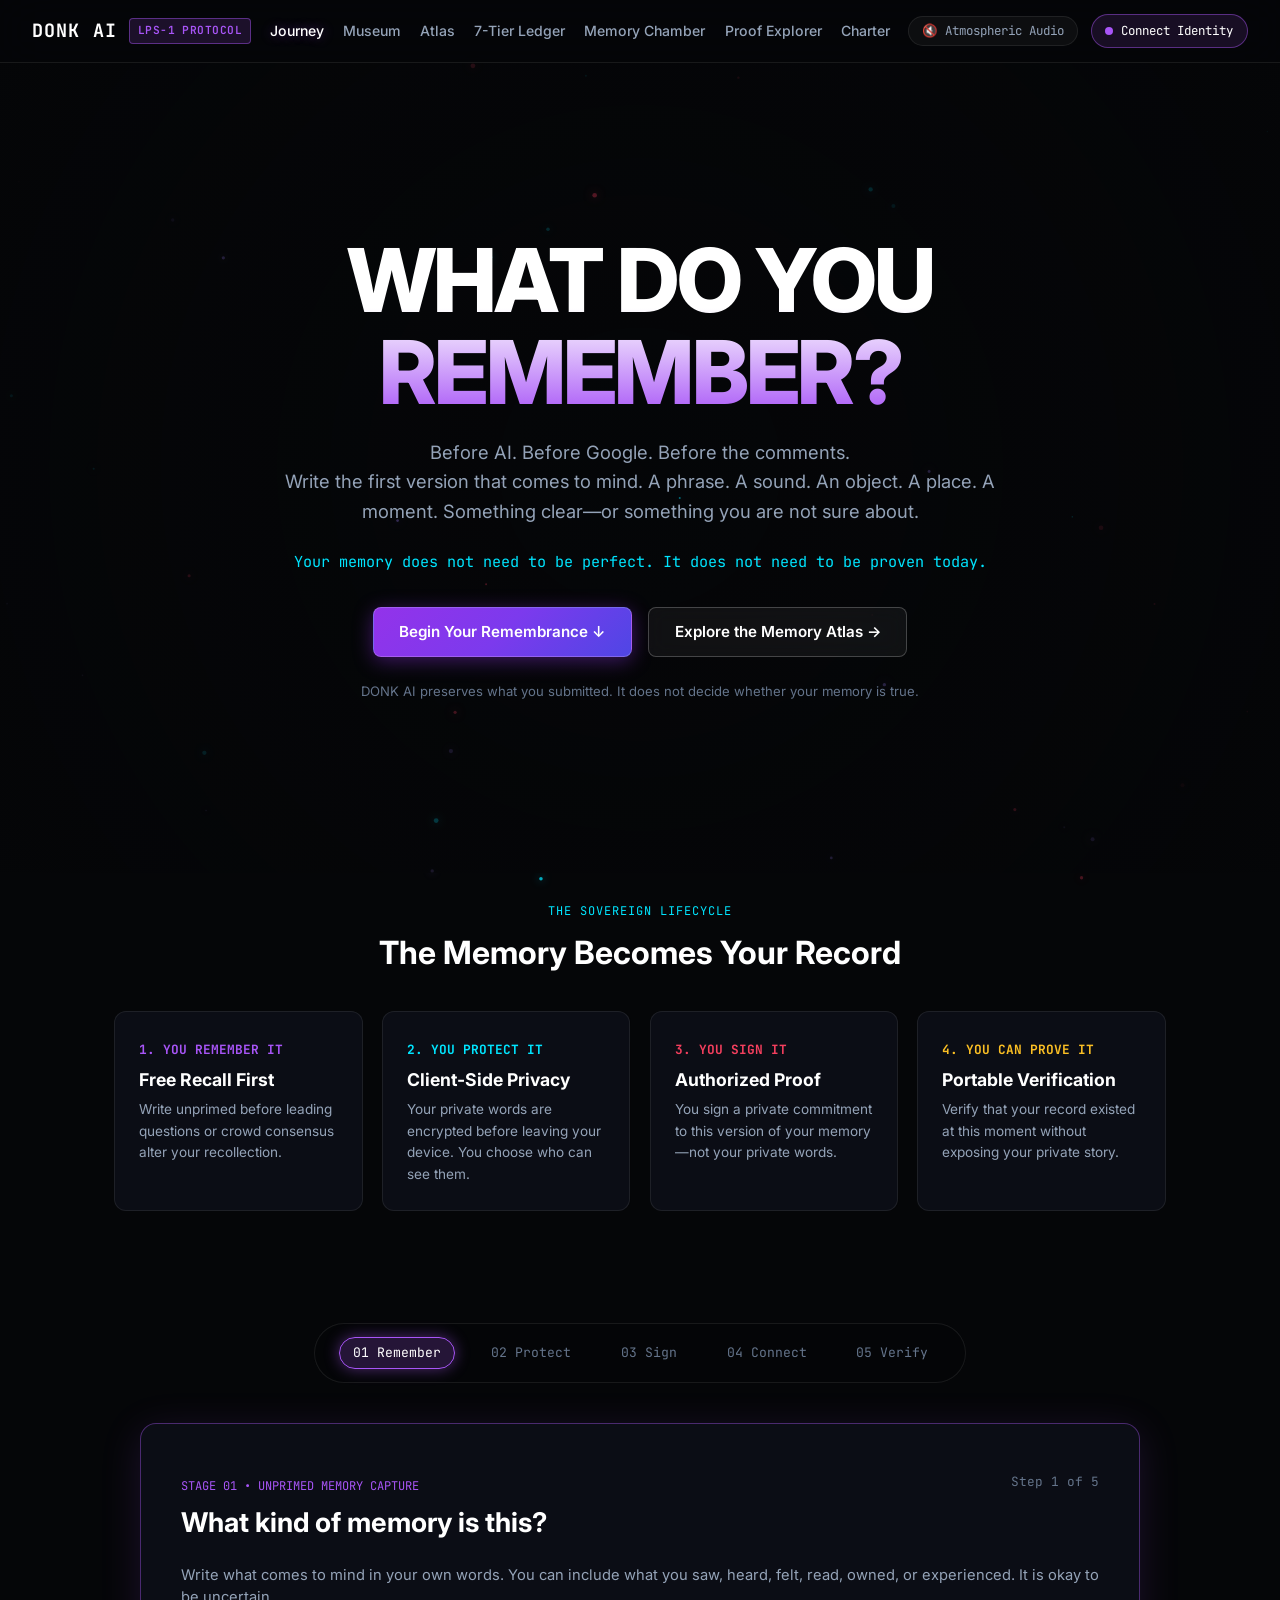
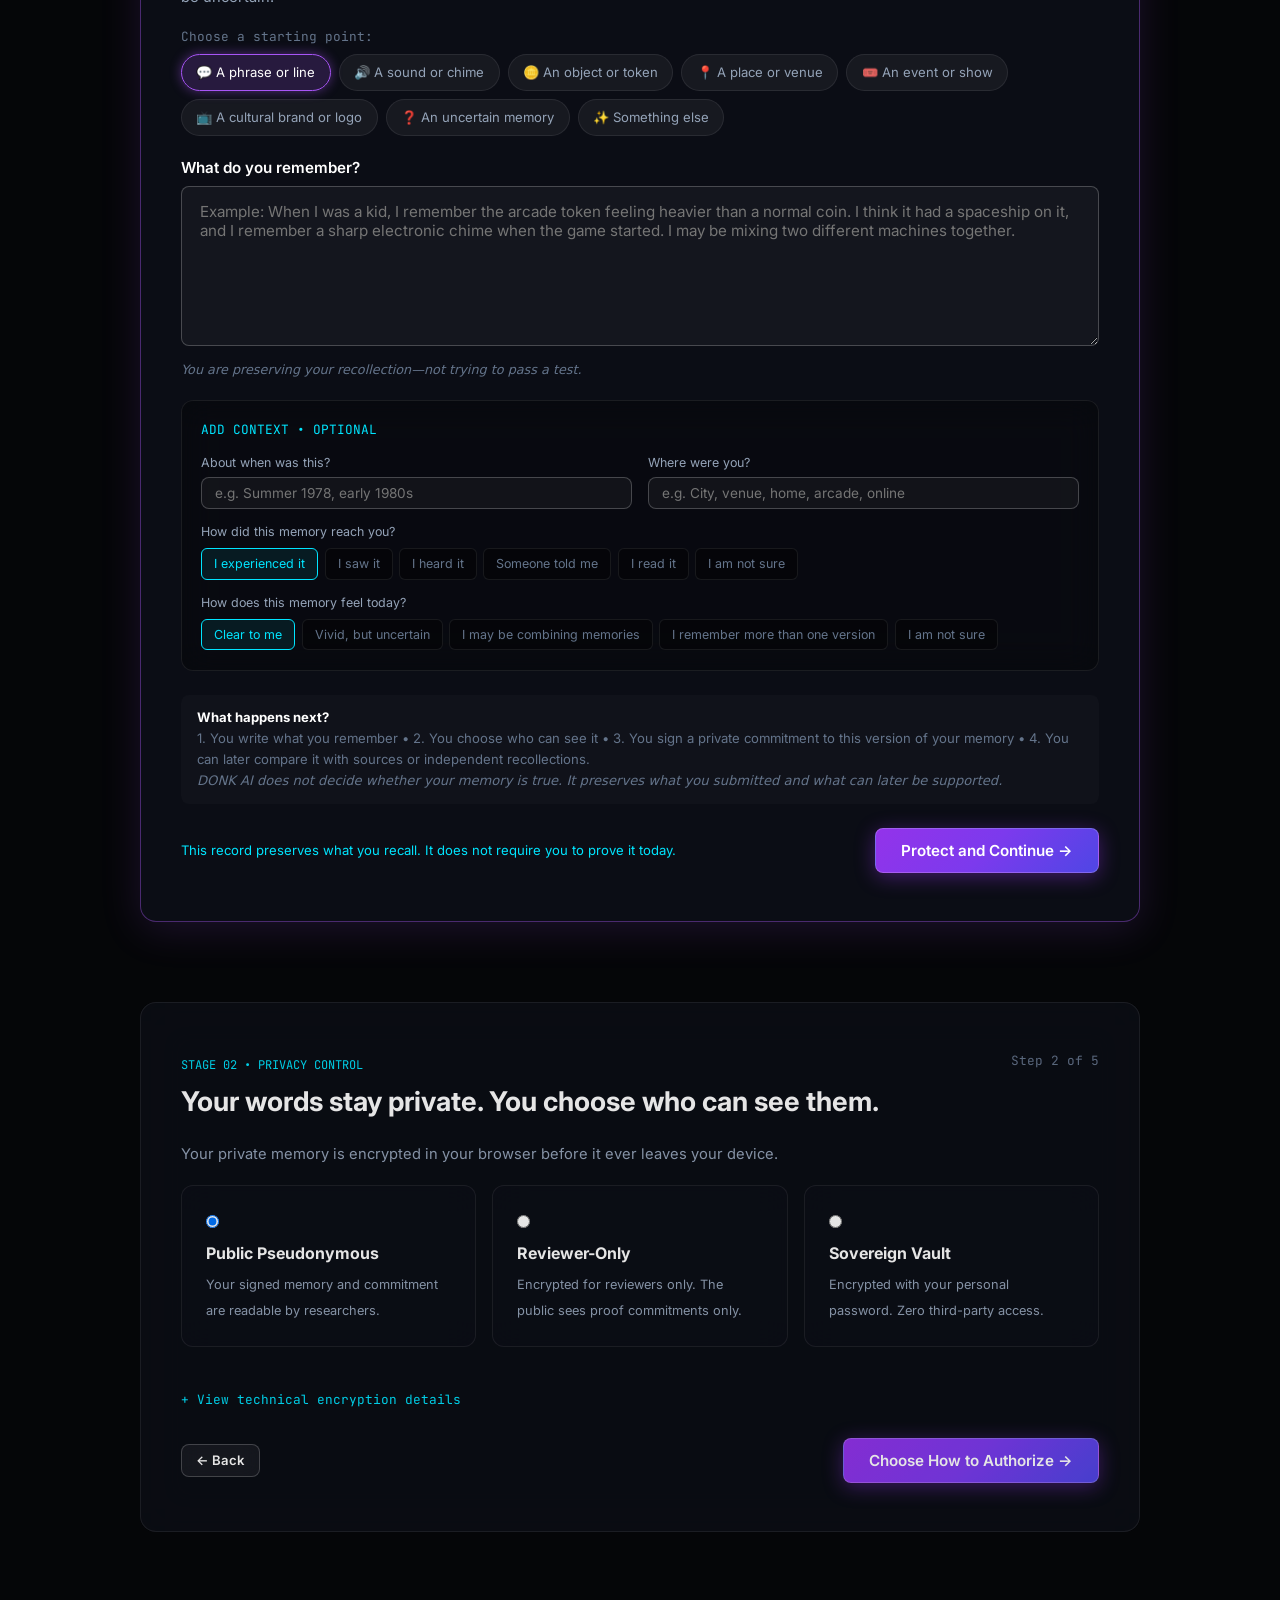
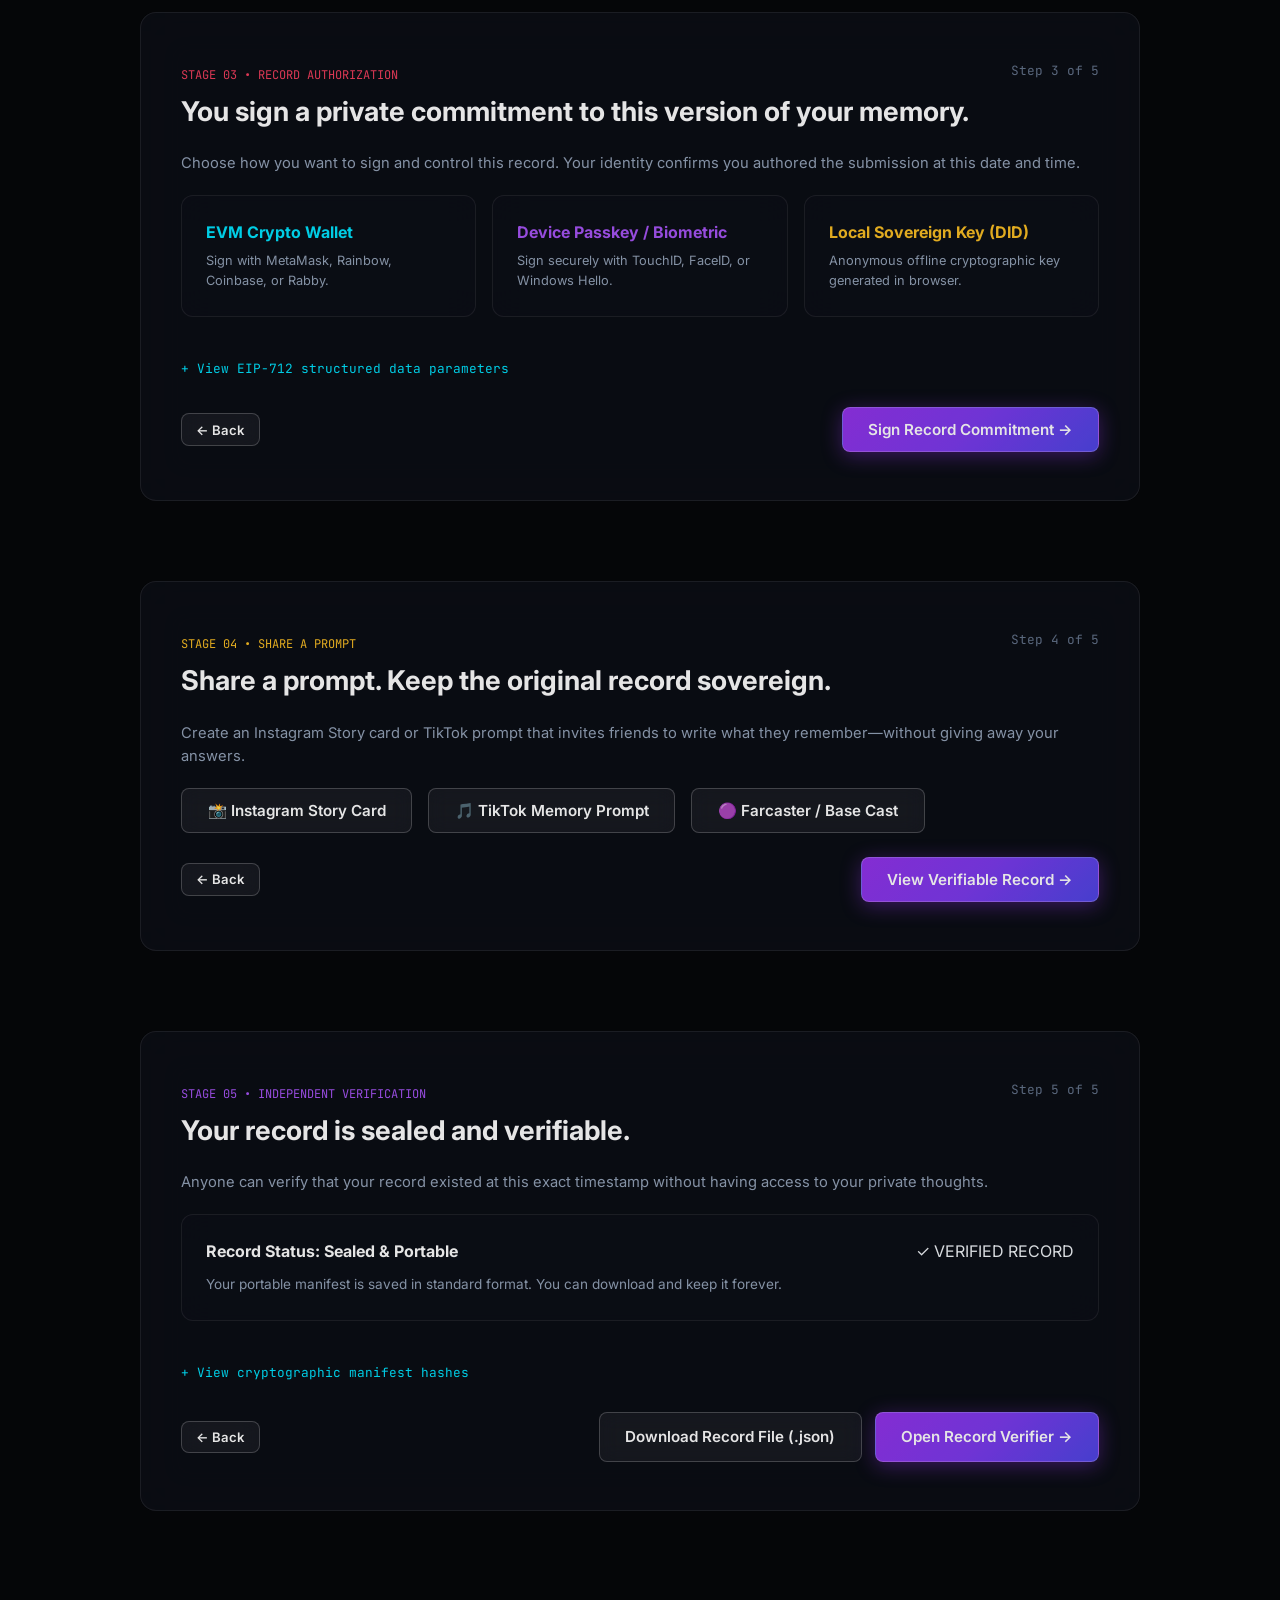
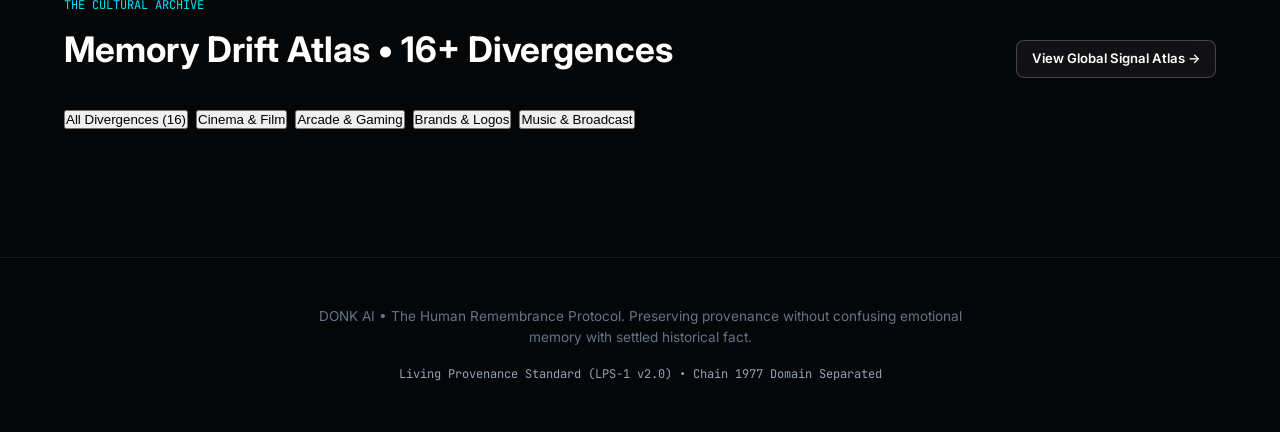
==== commit ca0af494: "docs: finalize oral-history UX with non-overwriting starters and precise media governance status" ====
--- a/web/index.html
+++ b/web/index.html
@@ -5,7 +5,7 @@
   <meta name="viewport" content="width=device-width, initial-scale=1.0">
   <title>WHAT DO YOU REMEMBER? — DONK AI Human Remembrance Protocol</title>
   <meta name="description" content="Preserve first-person human memory before the internet tells you what happened. Sovereign client-side encryption, unprimed recall capture, and verifiable record commitments.">
-  <link rel="stylesheet" href="css/main.css?v=2.1.0">
+  <link rel="stylesheet" href="css/main.css?v=2.2.0">
   <link rel="preconnect" href="https://fonts.googleapis.com">
   <link rel="preconnect" href="https://fonts.gstatic.com" crossorigin>
   <link href="https://fonts.googleapis.com/css2?family=Inter:wght@400;500;600;700;800&family=JetBrains+Mono:wght@400;600;700&display=swap" rel="stylesheet">
@@ -20,7 +20,7 @@
       background: rgba(255, 255, 255, 0.05);
       border: 1px solid var(--border);
       color: var(--text-dim);
-      padding: 0.4rem 0.85rem;
+      padding: 0.45rem 0.9rem;
       border-radius: 20px;
       font-size: 0.82rem;
       cursor: pointer;
@@ -43,7 +43,7 @@
       background: rgba(0, 0, 0, 0.4);
       border: 1px solid var(--border);
       color: var(--text-muted);
-      padding: 0.25rem 0.65rem;
+      padding: 0.3rem 0.75rem;
       border-radius: 6px;
       font-size: 0.78rem;
       cursor: pointer;
@@ -119,13 +119,19 @@
 
     <div style="max-width: 860px; margin: 0 auto; position:relative; z-index:1;">
       <h1 class="hero-headline">WHAT DO YOU REMEMBER?</h1>
-      <p class="hero-tagline">
+      <p class="hero-tagline" style="font-size:1.15rem; max-width:720px; line-height:1.6; margin-bottom:1.5rem;">
         Before AI. Before Google. Before the comments.<br>
-        Write what you recall before the world tells you what happened.
-      </p>
-      <div style="display:flex; justify-content:center; gap:1rem; flex-wrap:wrap;">
+        Write the first version that comes to mind. A phrase. A sound. An object. A place. A moment. Something clear—or something you are not sure about.
+      </p>
+      <div style="font-size:0.95rem; color:var(--synaptic-cyan); margin-bottom:2rem; font-family:var(--font-mono);">
+        Your memory does not need to be perfect. It does not need to be proven today.
+      </div>
+      <div style="display:flex; justify-content:center; gap:1rem; flex-wrap:wrap; margin-bottom:1.5rem;">
         <a href="#remembranceJourney" class="btn btn-primary">Begin Your Remembrance &darr;</a>
         <a href="atlas.html" class="btn btn-secondary">Explore the Memory Atlas &rarr;</a>
+      </div>
+      <div style="font-size:0.82rem; color:var(--text-muted);">
+        DONK AI preserves what you submitted. It does not decide whether your memory is true.
       </div>
     </div>
   </section>
@@ -153,7 +159,7 @@
       <div class="spine-glass-panel">
         <span style="font-family:var(--font-mono); color:var(--memory-crimson); font-size:0.8rem; font-weight:700;">3. YOU SIGN IT</span>
         <h3 style="font-size:1.1rem; color:var(--pearl); margin:0.3rem 0;">Authorized Proof</h3>
-        <p style="font-size:0.85rem; color:var(--text-dim);">You sign proof of your record—not your private words. The chain preserves the commitment.</p>
+        <p style="font-size:0.85rem; color:var(--text-dim);">You sign a private commitment to this version of your memory—not your private words.</p>
       </div>
 
       <div class="spine-glass-panel">
@@ -181,55 +187,72 @@
       <div style="display:flex; justify-content:space-between; align-items:flex-start; margin-bottom:1.2rem; flex-wrap:wrap; gap:0.6rem;">
         <div>
           <span style="font-family:var(--font-mono); font-size:0.75rem; color:var(--memory-violet); text-transform:uppercase;">Stage 01 &bull; Unprimed Memory Capture</span>
-          <h2 style="font-size:1.7rem; color:var(--pearl); margin-top:0.2rem;">Write a memory in your own words</h2>
+          <h2 style="font-size:1.7rem; color:var(--pearl); margin-top:0.2rem;">What kind of memory is this?</h2>
         </div>
         <span style="font-size:0.8rem; color:var(--text-muted); font-family:var(--font-mono);">Step 1 of 5</span>
       </div>
 
       <p style="font-size:0.92rem; color:var(--text-dim); margin-bottom:1.2rem; line-height:1.5;">
-        It can be a phrase, sound, object, place, person, event, movie scene, game, brand, or family story. Start with what comes to mind. It is okay to be uncertain. Do not search first.
+        Write what comes to mind in your own words. You can include what you saw, heard, felt, read, owned, or experienced. It is okay to be uncertain.
       </p>
 
       <!-- Choose Memory Type Chips -->
-      <div style="margin-bottom:1rem;">
-        <span style="font-size:0.8rem; color:var(--text-muted); font-family:var(--font-mono); display:block; margin-bottom:0.4rem;">Choose a starter prompt:</span>
+      <div style="margin-bottom:1.2rem;">
+        <span style="font-size:0.8rem; color:var(--text-muted); font-family:var(--font-mono); display:block; margin-bottom:0.4rem;">Choose a starting point:</span>
         <div class="type-chips">
           <div class="type-chip active" onclick="selectMemoryType('phrase', 'The words I remember are ')">💬 A phrase or line</div>
           <div class="type-chip" onclick="selectMemoryType('sound', 'It sounded like ')">🔊 A sound or chime</div>
           <div class="type-chip" onclick="selectMemoryType('object', 'The object looked and felt like ')">🪙 An object or token</div>
           <div class="type-chip" onclick="selectMemoryType('place', 'The place I remember was ')">📍 A place or venue</div>
           <div class="type-chip" onclick="selectMemoryType('event', 'What happened was ')">🎟️ An event or show</div>
-          <div class="type-chip" onclick="selectMemoryType('culture', 'The version I remember is ')">📺 A cultural brand / logo</div>
+          <div class="type-chip" onclick="selectMemoryType('culture', 'The version I remember is ')">📺 A cultural brand or logo</div>
           <div class="type-chip" onclick="selectMemoryType('uncertain', 'I may be mixing this up, but ')">❓ An uncertain memory</div>
+          <div class="type-chip" onclick="selectMemoryType('other', '')">✨ Something else</div>
         </div>
       </div>
 
       <!-- Free Writing Textarea with Realistic Model Example -->
       <label for="journeyProseInput" style="font-weight:600; color:var(--pearl); font-size:0.95rem; display:block; margin-bottom:0.4rem;">What do you remember?</label>
-      <textarea id="journeyProseInput" class="form-textarea" style="min-height:160px; margin-bottom:1.2rem;" placeholder="Example: When I was a kid, I remember the arcade token feeling heavier than a normal coin. I think it had a spaceship on it, and I remember a sharp electronic chime when the game started. I may be mixing two different machines together."></textarea>
+      <textarea id="journeyProseInput" class="form-textarea" style="min-height:160px; margin-bottom:0.4rem;" placeholder="Example: When I was a kid, I remember the arcade token feeling heavier than a normal coin. I think it had a spaceship on it, and I remember a sharp electronic chime when the game started. I may be mixing two different machines together."></textarea>
+      <div style="font-size:0.8rem; color:var(--text-muted); margin-bottom:1.2rem; font-style:italic;">
+        You are preserving your recollection—not trying to pass a test.
+      </div>
 
       <!-- Optional Context Chips -->
       <div class="spine-glass-panel" style="margin-bottom:1.5rem; padding:1.2rem; background:rgba(0,0,0,0.3);">
-        <span style="font-size:0.8rem; font-family:var(--font-mono); color:var(--synaptic-cyan); text-transform:uppercase; display:block; margin-bottom:0.8rem;">Optional Context Details</span>
+        <span style="font-size:0.8rem; font-family:var(--font-mono); color:var(--synaptic-cyan); text-transform:uppercase; display:block; margin-bottom:0.8rem;">Add Context &bull; Optional</span>
         
         <div style="display:grid; grid-template-columns:repeat(auto-fit, minmax(200px, 1fr)); gap:1rem;">
           <div>
-            <label style="font-size:0.78rem; color:var(--text-dim); display:block; margin-bottom:0.2rem;">Approximate Time / Era:</label>
+            <label style="font-size:0.78rem; color:var(--text-dim); display:block; margin-bottom:0.2rem;">About when was this?</label>
             <input type="text" id="ctxEra" class="form-input" style="padding:0.45rem 0.8rem; font-size:0.85rem;" placeholder="e.g. Summer 1978, early 1980s">
           </div>
           <div>
             <label style="font-size:0.78rem; color:var(--text-dim); display:block; margin-bottom:0.2rem;">Where were you?</label>
-            <input type="text" id="ctxPlace" class="form-input" style="padding:0.45rem 0.8rem; font-size:0.85rem;" placeholder="e.g. Austin arcade, neighborhood cinema">
+            <input type="text" id="ctxPlace" class="form-input" style="padding:0.45rem 0.8rem; font-size:0.85rem;" placeholder="e.g. City, venue, home, arcade, online">
+          </div>
+        </div>
+
+        <div style="margin-top:0.8rem;">
+          <label style="font-size:0.78rem; color:var(--text-dim); display:block; margin-bottom:0.2rem;">How did this memory reach you?</label>
+          <div class="context-tag-group">
+            <span class="context-tag active" onclick="selectTag(this)">I experienced it</span>
+            <span class="context-tag" onclick="selectTag(this)">I saw it</span>
+            <span class="context-tag" onclick="selectTag(this)">I heard it</span>
+            <span class="context-tag" onclick="selectTag(this)">Someone told me</span>
+            <span class="context-tag" onclick="selectTag(this)">I read it</span>
+            <span class="context-tag" onclick="selectTag(this)">I am not sure</span>
           </div>
         </div>
 
         <div style="margin-top:0.8rem;">
           <label style="font-size:0.78rem; color:var(--text-dim); display:block; margin-bottom:0.2rem;">How does this memory feel today?</label>
           <div class="context-tag-group">
-            <span class="context-tag active" onclick="selectTag(this)">Certain</span>
-            <span class="context-tag" onclick="selectTag(this)">Vivid but uncertain</span>
-            <span class="context-tag" onclick="selectTag(this)">Mixed memories</span>
-            <span class="context-tag" onclick="selectTag(this)">Not sure</span>
+            <span class="context-tag active" onclick="selectTag(this)">Clear to me</span>
+            <span class="context-tag" onclick="selectTag(this)">Vivid, but uncertain</span>
+            <span class="context-tag" onclick="selectTag(this)">I may be combining memories</span>
+            <span class="context-tag" onclick="selectTag(this)">I remember more than one version</span>
+            <span class="context-tag" onclick="selectTag(this)">I am not sure</span>
           </div>
         </div>
       </div>
@@ -237,13 +260,13 @@
       <!-- Plain English 'What happens next?' -->
       <div style="font-size:0.82rem; color:var(--text-muted); line-height:1.6; margin-bottom:1.5rem; background:rgba(255,255,255,0.02); padding:0.8rem 1rem; border-radius:8px;">
         <strong style="color:var(--pearl);">What happens next?</strong><br>
-        1. You write what you remember &bull; 2. You choose who can see it &bull; 3. You sign private proof that this version existed &bull; 4. You can later compare it with sources or independent recollections.<br>
+        1. You write what you remember &bull; 2. You choose who can see it &bull; 3. You sign a private commitment to this version of your memory &bull; 4. You can later compare it with sources or independent recollections.<br>
         <em>DONK AI does not decide whether your memory is true. It preserves what you submitted and what can later be supported.</em>
       </div>
 
       <div style="display:flex; justify-content:space-between; align-items:center; flex-wrap:wrap; gap:1rem;">
-        <span style="font-size:0.82rem; color:var(--synaptic-cyan);">✓ Your words are preserved exactly as you submit them.</span>
-        <button class="btn btn-primary" data-goto-stage="2">Protect This Memory &rarr;</button>
+        <span style="font-size:0.82rem; color:var(--synaptic-cyan);">This record preserves what you recall. It does not require you to prove it today.</span>
+        <button class="btn btn-primary" data-goto-stage="2">Protect and Continue &rarr;</button>
       </div>
     </div>
 
@@ -301,7 +324,7 @@
       <div style="display:flex; justify-content:space-between; align-items:flex-start; margin-bottom:1.2rem; flex-wrap:wrap; gap:0.6rem;">
         <div>
           <span style="font-family:var(--font-mono); font-size:0.75rem; color:var(--memory-crimson); text-transform:uppercase;">Stage 03 &bull; Record Authorization</span>
-          <h2 style="font-size:1.7rem; color:var(--pearl); margin-top:0.2rem;">You sign proof of your record—not your private words.</h2>
+          <h2 style="font-size:1.7rem; color:var(--pearl); margin-top:0.2rem;">You sign a private commitment to this version of your memory.</h2>
         </div>
         <span style="font-size:0.8rem; color:var(--text-muted); font-family:var(--font-mono);">Step 3 of 5</span>
       </div>
@@ -486,16 +509,28 @@
     </div>
   </footer>
 
-  <script src="js/mandela-engine.js?v=2.1.0"></script>
-  <script src="js/web3-gateway.js?v=2.1.0"></script>
-  <script src="js/social-adapters.js?v=2.1.0"></script>
-  <script src="js/walkthrough.js?v=2.1.0"></script>
+  <script src="js/mandela-engine.js?v=2.2.0"></script>
+  <script src="js/web3-gateway.js?v=2.2.0"></script>
+  <script src="js/social-adapters.js?v=2.2.0"></script>
+  <script src="js/walkthrough.js?v=2.2.0"></script>
   <script>
     function selectMemoryType(type, prefix) {
       document.querySelectorAll('.type-chip').forEach(c => c.classList.remove('active'));
       event.target.classList.add('active');
       const input = document.getElementById('journeyProseInput');
-      if (!input.value.trim() || input.value.startsWith('The words I remember') || input.value.startsWith('It sounded like') || input.value.startsWith('The object looked') || input.value.startsWith('The place I remember') || input.value.startsWith('What happened was') || input.value.startsWith('The version I remember') || input.value.startsWith('I may be mixing')) {
+      // Only insert starter prefix if the input is currently empty or contains only a prior starter prefix
+      const currentVal = input.value.trim();
+      const starters = [
+        'The words I remember are',
+        'It sounded like',
+        'The object looked and felt like',
+        'The place I remember was',
+        'What happened was',
+        'The version I remember is',
+        'I may be mixing this up, but'
+      ];
+      const isCleanStarter = !currentVal || starters.some(s => currentVal.startsWith(s));
+      if (isCleanStarter && prefix) {
         input.value = prefix;
       }
       input.focus();
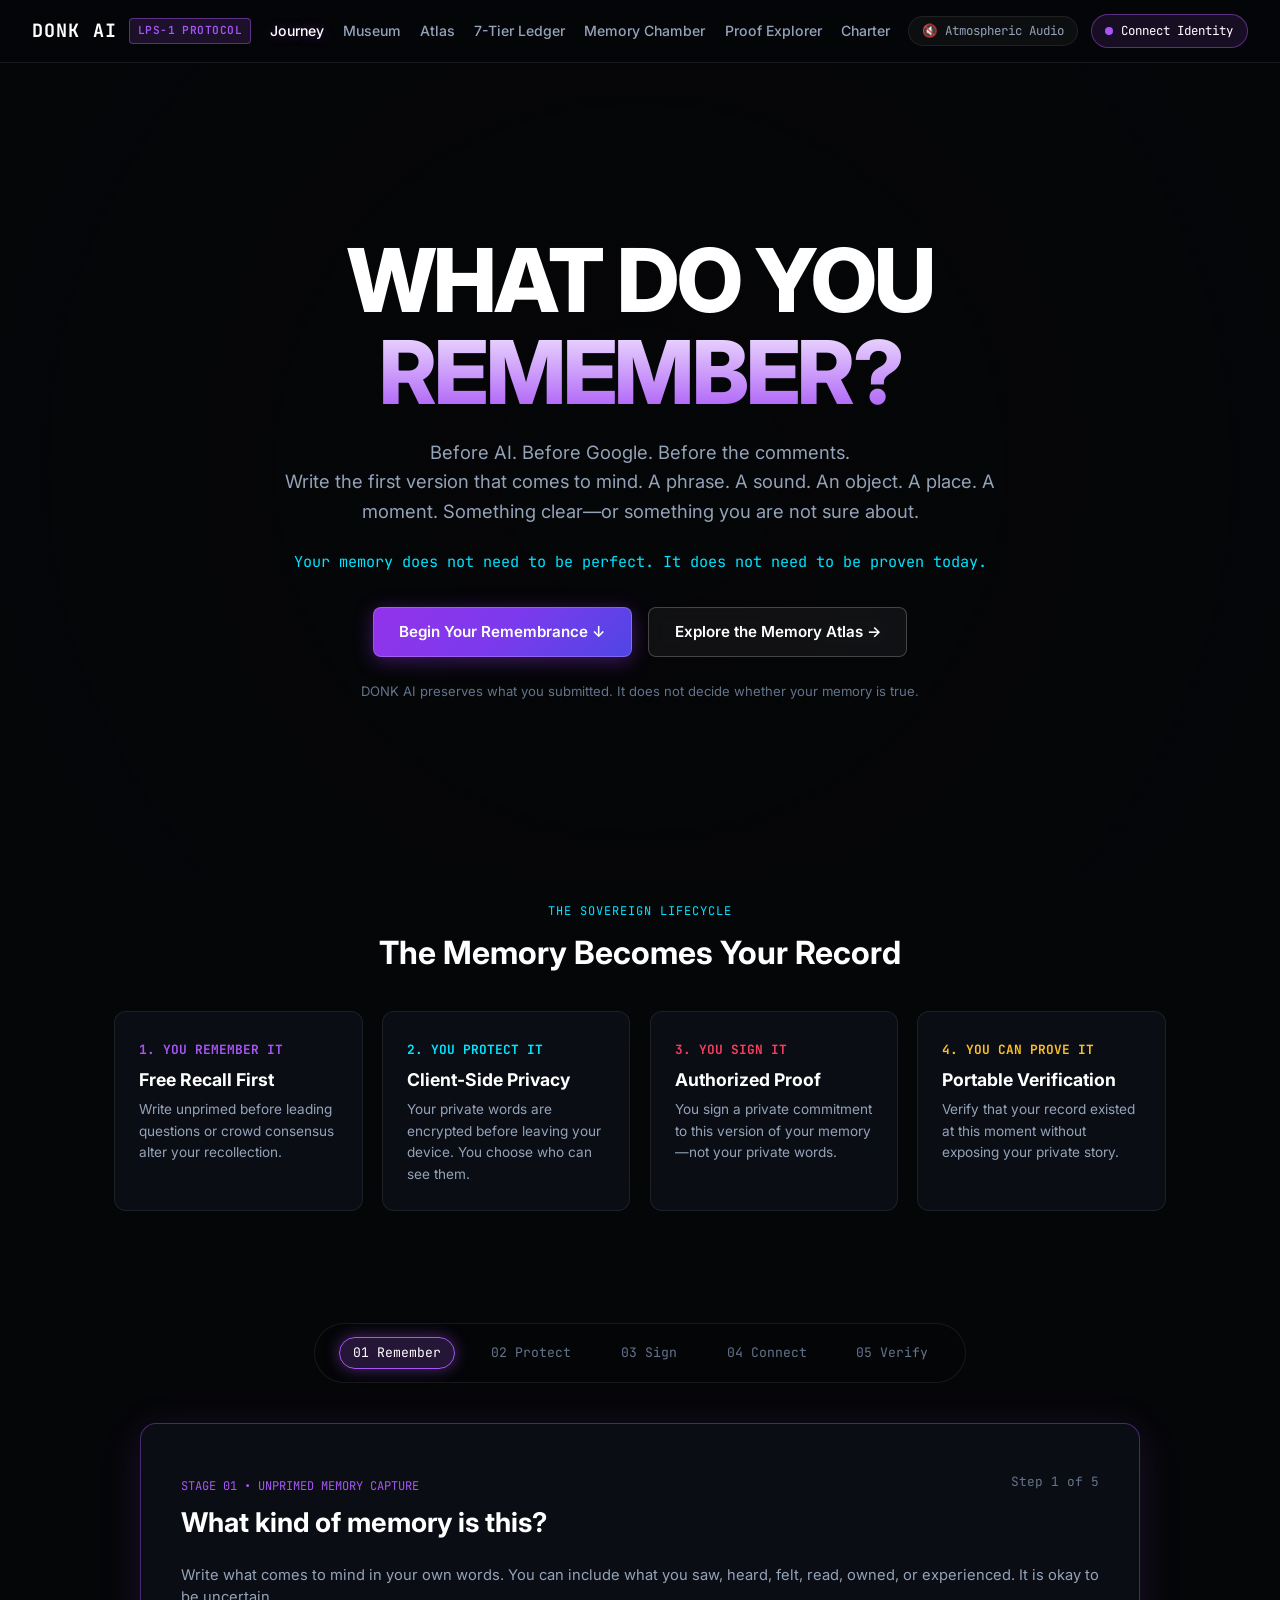
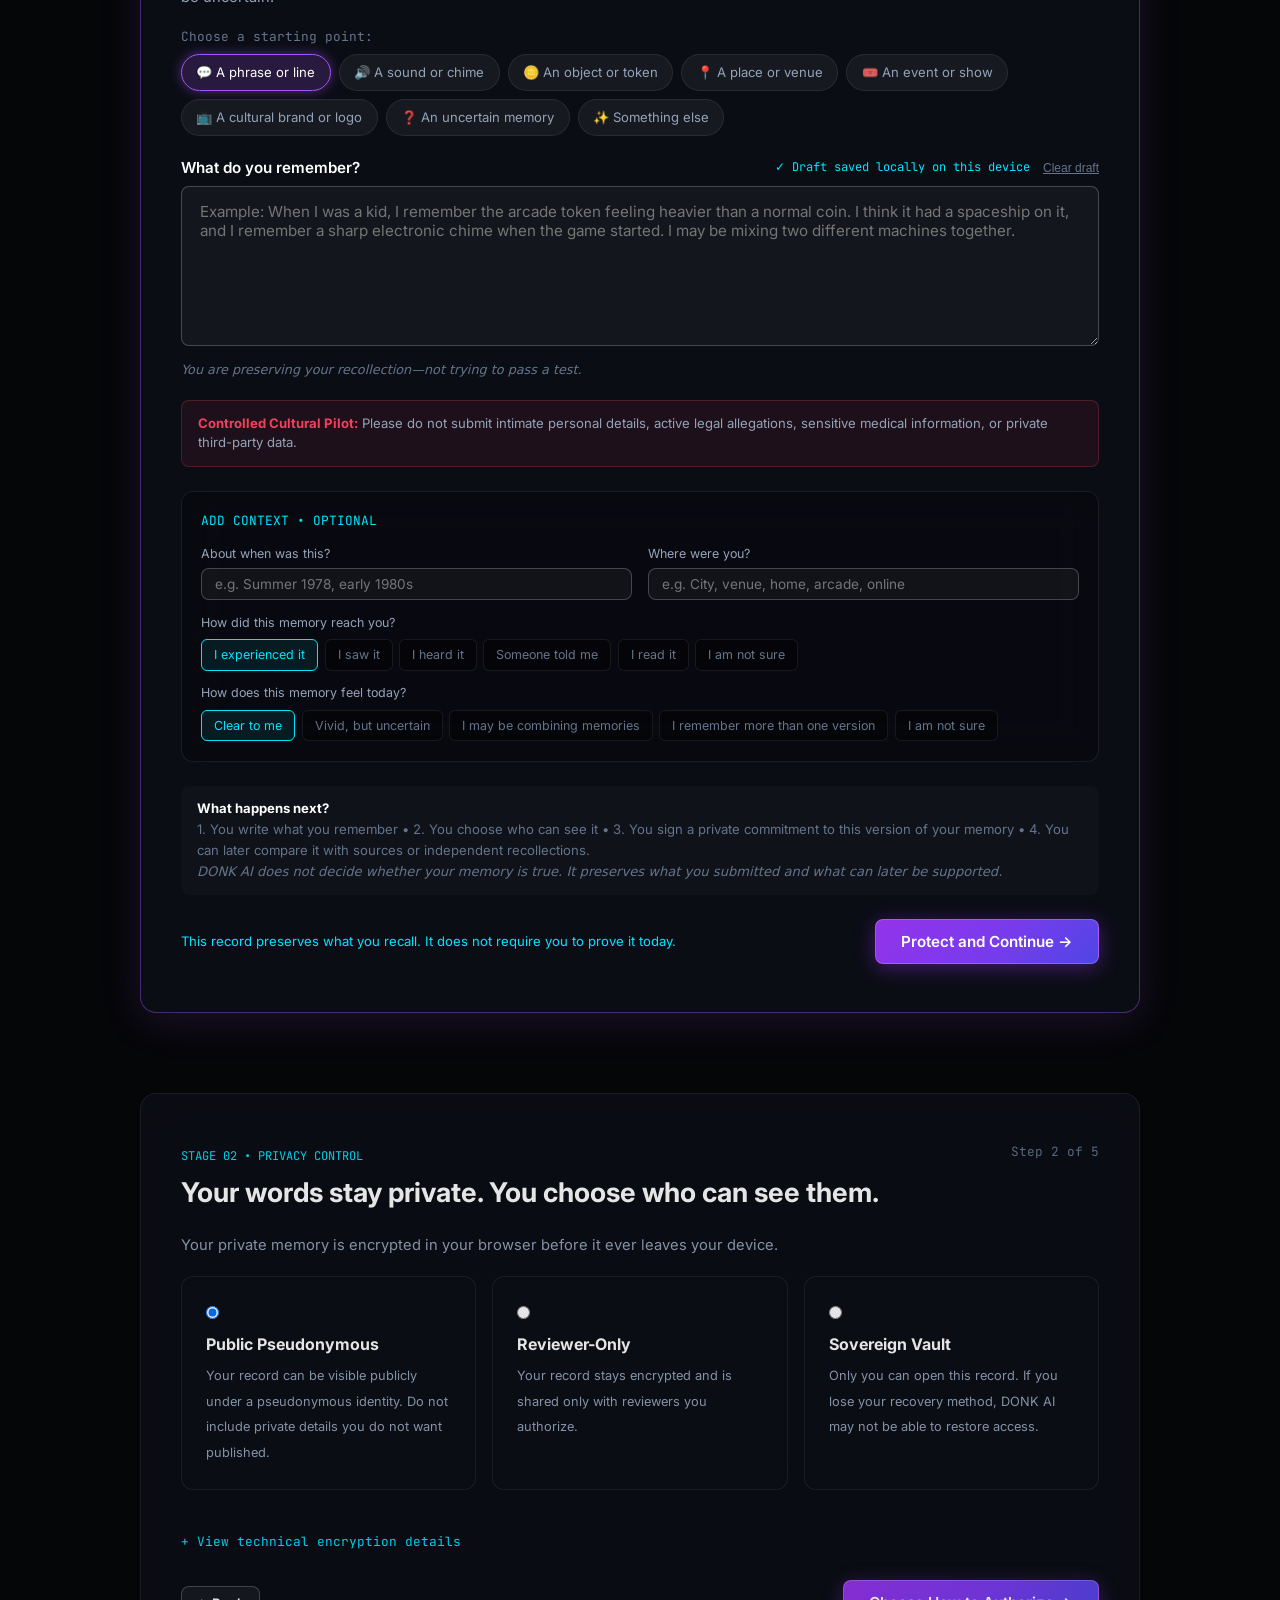
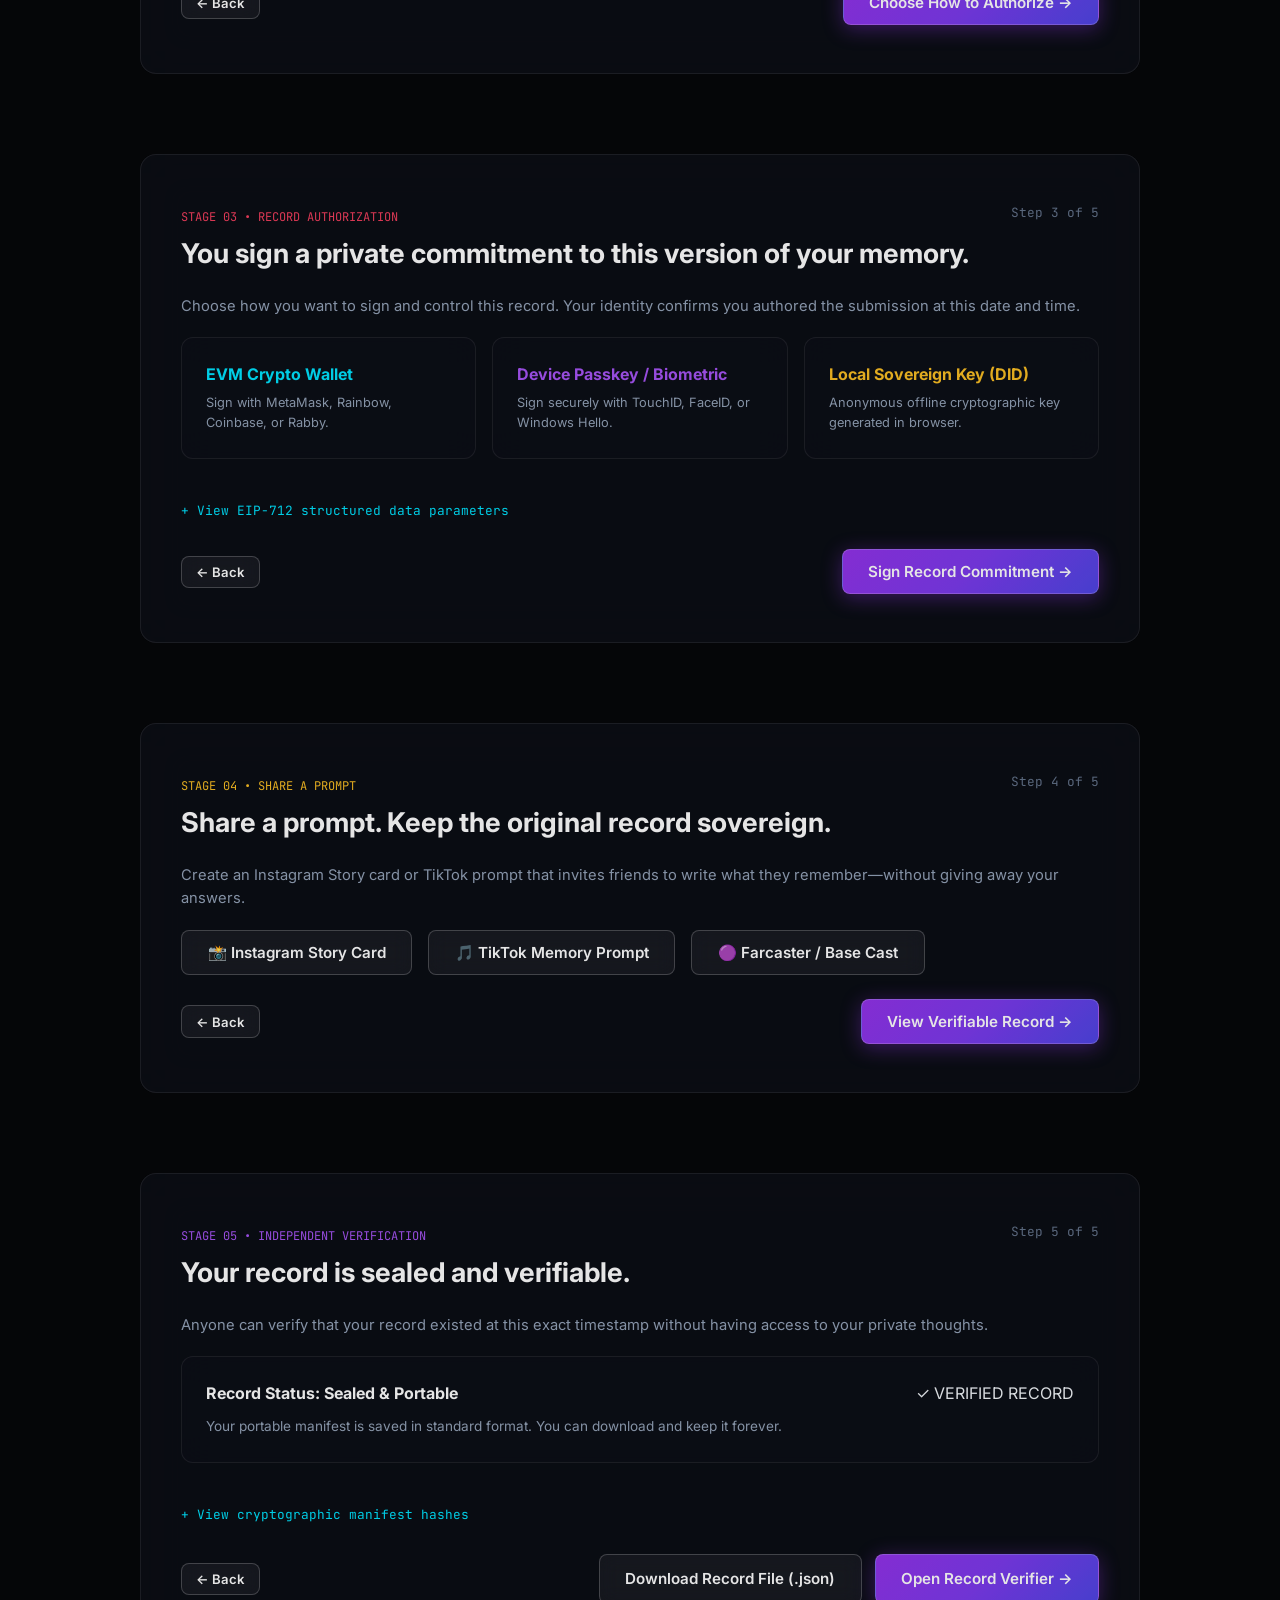
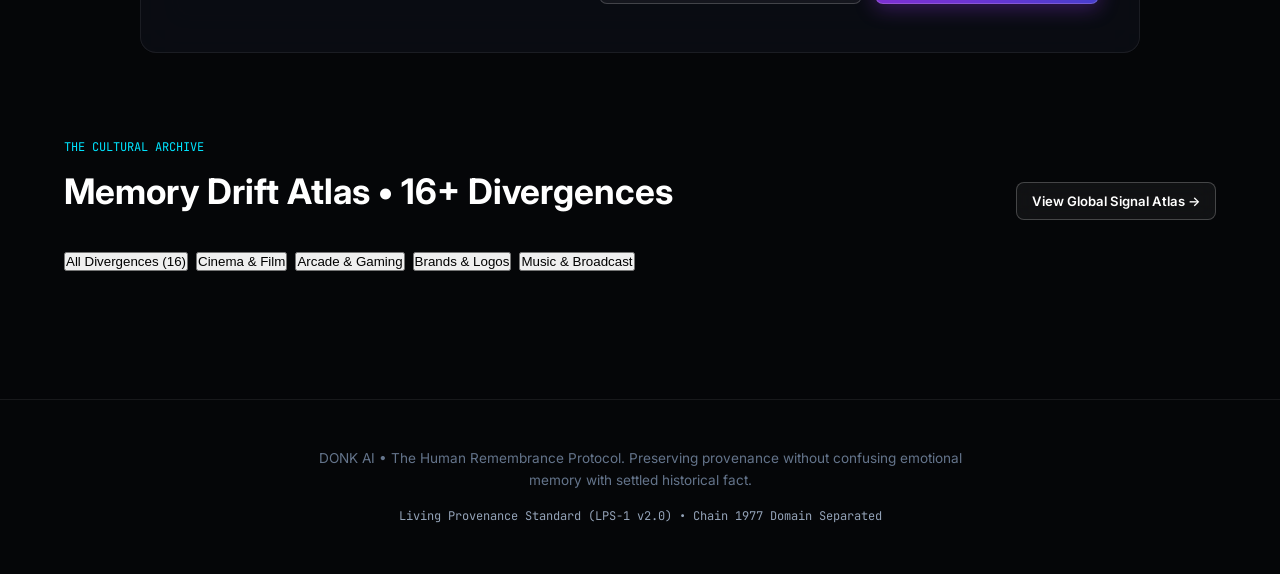
==== commit 851c57c0: "feat: complete local draft autosave, suggestion insertion logic, and boundary notices" ====
--- a/web/index.html
+++ b/web/index.html
@@ -212,10 +212,31 @@
       </div>
 
       <!-- Free Writing Textarea with Realistic Model Example -->
-      <label for="journeyProseInput" style="font-weight:600; color:var(--pearl); font-size:0.95rem; display:block; margin-bottom:0.4rem;">What do you remember?</label>
-      <textarea id="journeyProseInput" class="form-textarea" style="min-height:160px; margin-bottom:0.4rem;" placeholder="Example: When I was a kid, I remember the arcade token feeling heavier than a normal coin. I think it had a spaceship on it, and I remember a sharp electronic chime when the game started. I may be mixing two different machines together."></textarea>
+      <div style="display:flex; justify-content:space-between; align-items:center; margin-bottom:0.4rem;">
+        <label for="journeyProseInput" style="font-weight:600; color:var(--pearl); font-size:0.95rem;">What do you remember?</label>
+        <div style="display:flex; align-items:center; gap:0.8rem;">
+          <span id="draftSaveStatus" style="font-size:0.75rem; color:var(--synaptic-cyan); font-family:var(--font-mono);">✓ Draft saved locally on this device</span>
+          <button type="button" onclick="clearDraft()" style="background:none; border:none; color:var(--text-muted); font-size:0.75rem; cursor:pointer; text-decoration:underline;">Clear draft</button>
+        </div>
+      </div>
+      
+      <!-- Suggestion Banner if text exists -->
+      <div id="starterSuggestionBanner" style="display:none; background:rgba(168,85,247,0.12); border:1px solid var(--memory-violet-glow); border-radius:6px; padding:0.6rem 0.9rem; margin-bottom:0.6rem; font-size:0.82rem; color:var(--pearl); justify-content:space-between; align-items:center;">
+        <span>Suggested opening: <strong id="suggestedStarterText"></strong></span>
+        <div style="display:flex; gap:0.5rem;">
+          <button type="button" class="btn btn-secondary btn-sm" style="padding:0.2rem 0.5rem; font-size:0.75rem;" onclick="applySuggestedStarter()">Insert opening</button>
+          <button type="button" style="background:none; border:none; color:var(--text-muted); font-size:0.75rem; cursor:pointer;" onclick="dismissSuggestedStarter()">Keep my words</button>
+        </div>
+      </div>
+
+      <textarea id="journeyProseInput" class="form-textarea" style="min-height:160px; margin-bottom:0.4rem;" placeholder="Example: When I was a kid, I remember the arcade token feeling heavier than a normal coin. I think it had a spaceship on it, and I remember a sharp electronic chime when the game started. I may be mixing two different machines together." oninput="handleProseInput()"></textarea>
       <div style="font-size:0.8rem; color:var(--text-muted); margin-bottom:1.2rem; font-style:italic;">
         You are preserving your recollection—not trying to pass a test.
+      </div>
+
+      <!-- Controlled Pilot Boundary Notice -->
+      <div style="background:rgba(244,63,94,0.08); border:1px solid rgba(244,63,94,0.25); border-radius:8px; padding:0.8rem 1rem; margin-bottom:1.5rem; font-size:0.82rem; color:var(--text-dim); line-height:1.5;">
+        <strong style="color:var(--memory-crimson);">Controlled Cultural Pilot:</strong> Please do not submit intimate personal details, active legal allegations, sensitive medical information, or private third-party data.
       </div>
 
       <!-- Optional Context Chips -->
@@ -225,34 +246,34 @@
         <div style="display:grid; grid-template-columns:repeat(auto-fit, minmax(200px, 1fr)); gap:1rem;">
           <div>
             <label style="font-size:0.78rem; color:var(--text-dim); display:block; margin-bottom:0.2rem;">About when was this?</label>
-            <input type="text" id="ctxEra" class="form-input" style="padding:0.45rem 0.8rem; font-size:0.85rem;" placeholder="e.g. Summer 1978, early 1980s">
+            <input type="text" id="ctxEra" class="form-input" style="padding:0.45rem 0.8rem; font-size:0.85rem;" placeholder="e.g. Summer 1978, early 1980s" oninput="saveDraft()">
           </div>
           <div>
             <label style="font-size:0.78rem; color:var(--text-dim); display:block; margin-bottom:0.2rem;">Where were you?</label>
-            <input type="text" id="ctxPlace" class="form-input" style="padding:0.45rem 0.8rem; font-size:0.85rem;" placeholder="e.g. City, venue, home, arcade, online">
+            <input type="text" id="ctxPlace" class="form-input" style="padding:0.45rem 0.8rem; font-size:0.85rem;" placeholder="e.g. City, venue, home, arcade, online" oninput="saveDraft()">
           </div>
         </div>
 
         <div style="margin-top:0.8rem;">
           <label style="font-size:0.78rem; color:var(--text-dim); display:block; margin-bottom:0.2rem;">How did this memory reach you?</label>
           <div class="context-tag-group">
-            <span class="context-tag active" onclick="selectTag(this)">I experienced it</span>
-            <span class="context-tag" onclick="selectTag(this)">I saw it</span>
-            <span class="context-tag" onclick="selectTag(this)">I heard it</span>
-            <span class="context-tag" onclick="selectTag(this)">Someone told me</span>
-            <span class="context-tag" onclick="selectTag(this)">I read it</span>
-            <span class="context-tag" onclick="selectTag(this)">I am not sure</span>
+            <span class="context-tag active" onclick="selectTag(this); saveDraft();">I experienced it</span>
+            <span class="context-tag" onclick="selectTag(this); saveDraft();">I saw it</span>
+            <span class="context-tag" onclick="selectTag(this); saveDraft();">I heard it</span>
+            <span class="context-tag" onclick="selectTag(this); saveDraft();">Someone told me</span>
+            <span class="context-tag" onclick="selectTag(this); saveDraft();">I read it</span>
+            <span class="context-tag" onclick="selectTag(this); saveDraft();">I am not sure</span>
           </div>
         </div>
 
         <div style="margin-top:0.8rem;">
           <label style="font-size:0.78rem; color:var(--text-dim); display:block; margin-bottom:0.2rem;">How does this memory feel today?</label>
           <div class="context-tag-group">
-            <span class="context-tag active" onclick="selectTag(this)">Clear to me</span>
-            <span class="context-tag" onclick="selectTag(this)">Vivid, but uncertain</span>
-            <span class="context-tag" onclick="selectTag(this)">I may be combining memories</span>
-            <span class="context-tag" onclick="selectTag(this)">I remember more than one version</span>
-            <span class="context-tag" onclick="selectTag(this)">I am not sure</span>
+            <span class="context-tag active" onclick="selectTag(this); saveDraft();">Clear to me</span>
+            <span class="context-tag" onclick="selectTag(this); saveDraft();">Vivid, but uncertain</span>
+            <span class="context-tag" onclick="selectTag(this); saveDraft();">I may be combining memories</span>
+            <span class="context-tag" onclick="selectTag(this); saveDraft();">I remember more than one version</span>
+            <span class="context-tag" onclick="selectTag(this); saveDraft();">I am not sure</span>
           </div>
         </div>
       </div>
@@ -284,23 +305,23 @@
         Your private memory is encrypted in your browser before it ever leaves your device.
       </p>
 
-      <div style="display:grid; grid-template-columns:repeat(auto-fit, minmax(220px, 1fr)); gap:1rem; margin-bottom:1.5rem;">
+      <div style="display:grid; grid-template-columns:repeat(auto-fit, minmax(240px, 1fr)); gap:1rem; margin-bottom:1.5rem;">
         <label class="spine-glass-panel" style="cursor:pointer; display:block;">
           <input type="radio" name="privacyPolicy" value="public-pseudonymous" checked style="margin-right:0.5rem;">
           <strong style="color:var(--pearl); display:block; margin:0.3rem 0;">Public Pseudonymous</strong>
-          <span style="font-size:0.8rem; color:var(--text-dim);">Your signed memory and commitment are readable by researchers.</span>
+          <span style="font-size:0.8rem; color:var(--text-dim);">Your record can be visible publicly under a pseudonymous identity. Do not include private details you do not want published.</span>
         </label>
 
         <label class="spine-glass-panel" style="cursor:pointer; display:block;">
           <input type="radio" name="privacyPolicy" value="reviewer-only" style="margin-right:0.5rem;">
           <strong style="color:var(--pearl); display:block; margin:0.3rem 0;">Reviewer-Only</strong>
-          <span style="font-size:0.8rem; color:var(--text-dim);">Encrypted for reviewers only. The public sees proof commitments only.</span>
+          <span style="font-size:0.8rem; color:var(--text-dim);">Your record stays encrypted and is shared only with reviewers you authorize.</span>
         </label>
 
         <label class="spine-glass-panel" style="cursor:pointer; display:block;">
           <input type="radio" name="privacyPolicy" value="sovereign-vault" style="margin-right:0.5rem;">
           <strong style="color:var(--pearl); display:block; margin:0.3rem 0;">Sovereign Vault</strong>
-          <span style="font-size:0.8rem; color:var(--text-dim);">Encrypted with your personal password. Zero third-party access.</span>
+          <span style="font-size:0.8rem; color:var(--text-dim);">Only you can open this record. If you lose your recovery method, DONK AI may not be able to restore access.</span>
         </label>
       </div>
 
@@ -514,12 +535,14 @@
   <script src="js/social-adapters.js?v=2.2.0"></script>
   <script src="js/walkthrough.js?v=2.2.0"></script>
   <script>
+    let pendingStarter = '';
+
     function selectMemoryType(type, prefix) {
       document.querySelectorAll('.type-chip').forEach(c => c.classList.remove('active'));
       event.target.classList.add('active');
       const input = document.getElementById('journeyProseInput');
-      // Only insert starter prefix if the input is currently empty or contains only a prior starter prefix
       const currentVal = input.value.trim();
+      
       const starters = [
         'The words I remember are',
         'It sounded like',
@@ -529,11 +552,70 @@
         'The version I remember is',
         'I may be mixing this up, but'
       ];
+      
       const isCleanStarter = !currentVal || starters.some(s => currentVal.startsWith(s));
       if (isCleanStarter && prefix) {
         input.value = prefix;
+        input.focus();
+        saveDraft();
+      } else if (prefix && !isCleanStarter) {
+        pendingStarter = prefix;
+        document.getElementById('suggestedStarterText').innerText = `"${prefix}..."`;
+        document.getElementById('starterSuggestionBanner').style.display = 'flex';
       }
+    }
+
+    function applySuggestedStarter() {
+      const input = document.getElementById('journeyProseInput');
+      input.value = pendingStarter + (input.value ? '\n\n' + input.value : '');
+      dismissSuggestedStarter();
       input.focus();
+      saveDraft();
+    }
+
+    function dismissSuggestedStarter() {
+      document.getElementById('starterSuggestionBanner').style.display = 'none';
+      pendingStarter = '';
+    }
+
+    function handleProseInput() {
+      saveDraft();
+    }
+
+    function saveDraft() {
+      const draft = {
+        prose: document.getElementById('journeyProseInput').value,
+        era: document.getElementById('ctxEra').value,
+        place: document.getElementById('ctxPlace').value,
+        savedAt: new Date().toISOString()
+      };
+      localStorage.setItem('donkai_remembrance_draft', JSON.stringify(draft));
+      const status = document.getElementById('draftSaveStatus');
+      if (status) {
+        status.innerText = '✓ Draft saved locally on this device';
+      }
+    }
+
+    function loadDraft() {
+      const raw = localStorage.getItem('donkai_remembrance_draft');
+      if (!raw) return;
+      try {
+        const draft = JSON.parse(raw);
+        if (draft.prose) document.getElementById('journeyProseInput').value = draft.prose;
+        if (draft.era) document.getElementById('ctxEra').value = draft.era;
+        if (draft.place) document.getElementById('ctxPlace').value = draft.place;
+      } catch (e) {}
+    }
+
+    function clearDraft() {
+      if (confirm('Are you sure you want to clear your current local draft?')) {
+        localStorage.removeItem('donkai_remembrance_draft');
+        document.getElementById('journeyProseInput').value = '';
+        document.getElementById('ctxEra').value = '';
+        document.getElementById('ctxPlace').value = '';
+        const status = document.getElementById('draftSaveStatus');
+        if (status) status.innerText = 'Draft cleared';
+      }
     }
 
     function selectTag(el) {
@@ -549,6 +631,10 @@
         el.style.display = 'block';
       }
     }
+
+    window.addEventListener('DOMContentLoaded', () => {
+      loadDraft();
+    });
   </script>
 </body>
 </html>
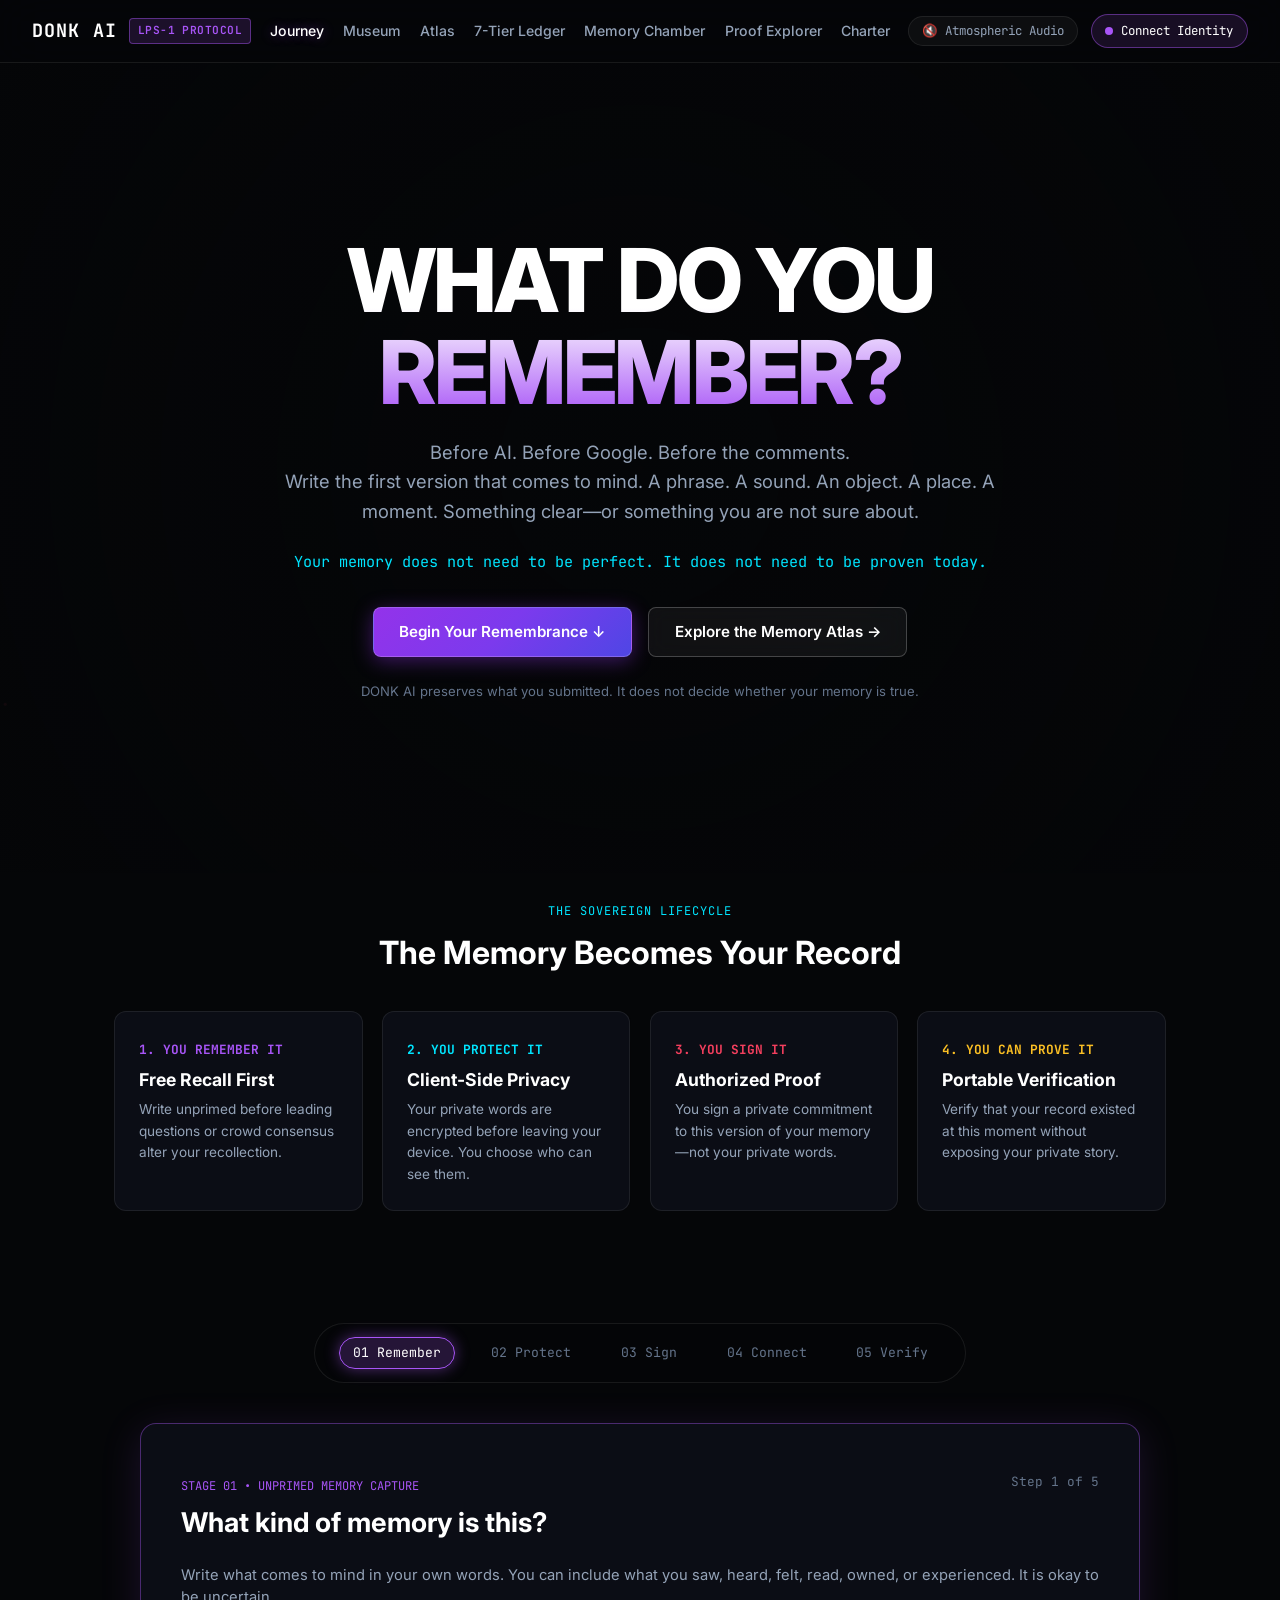
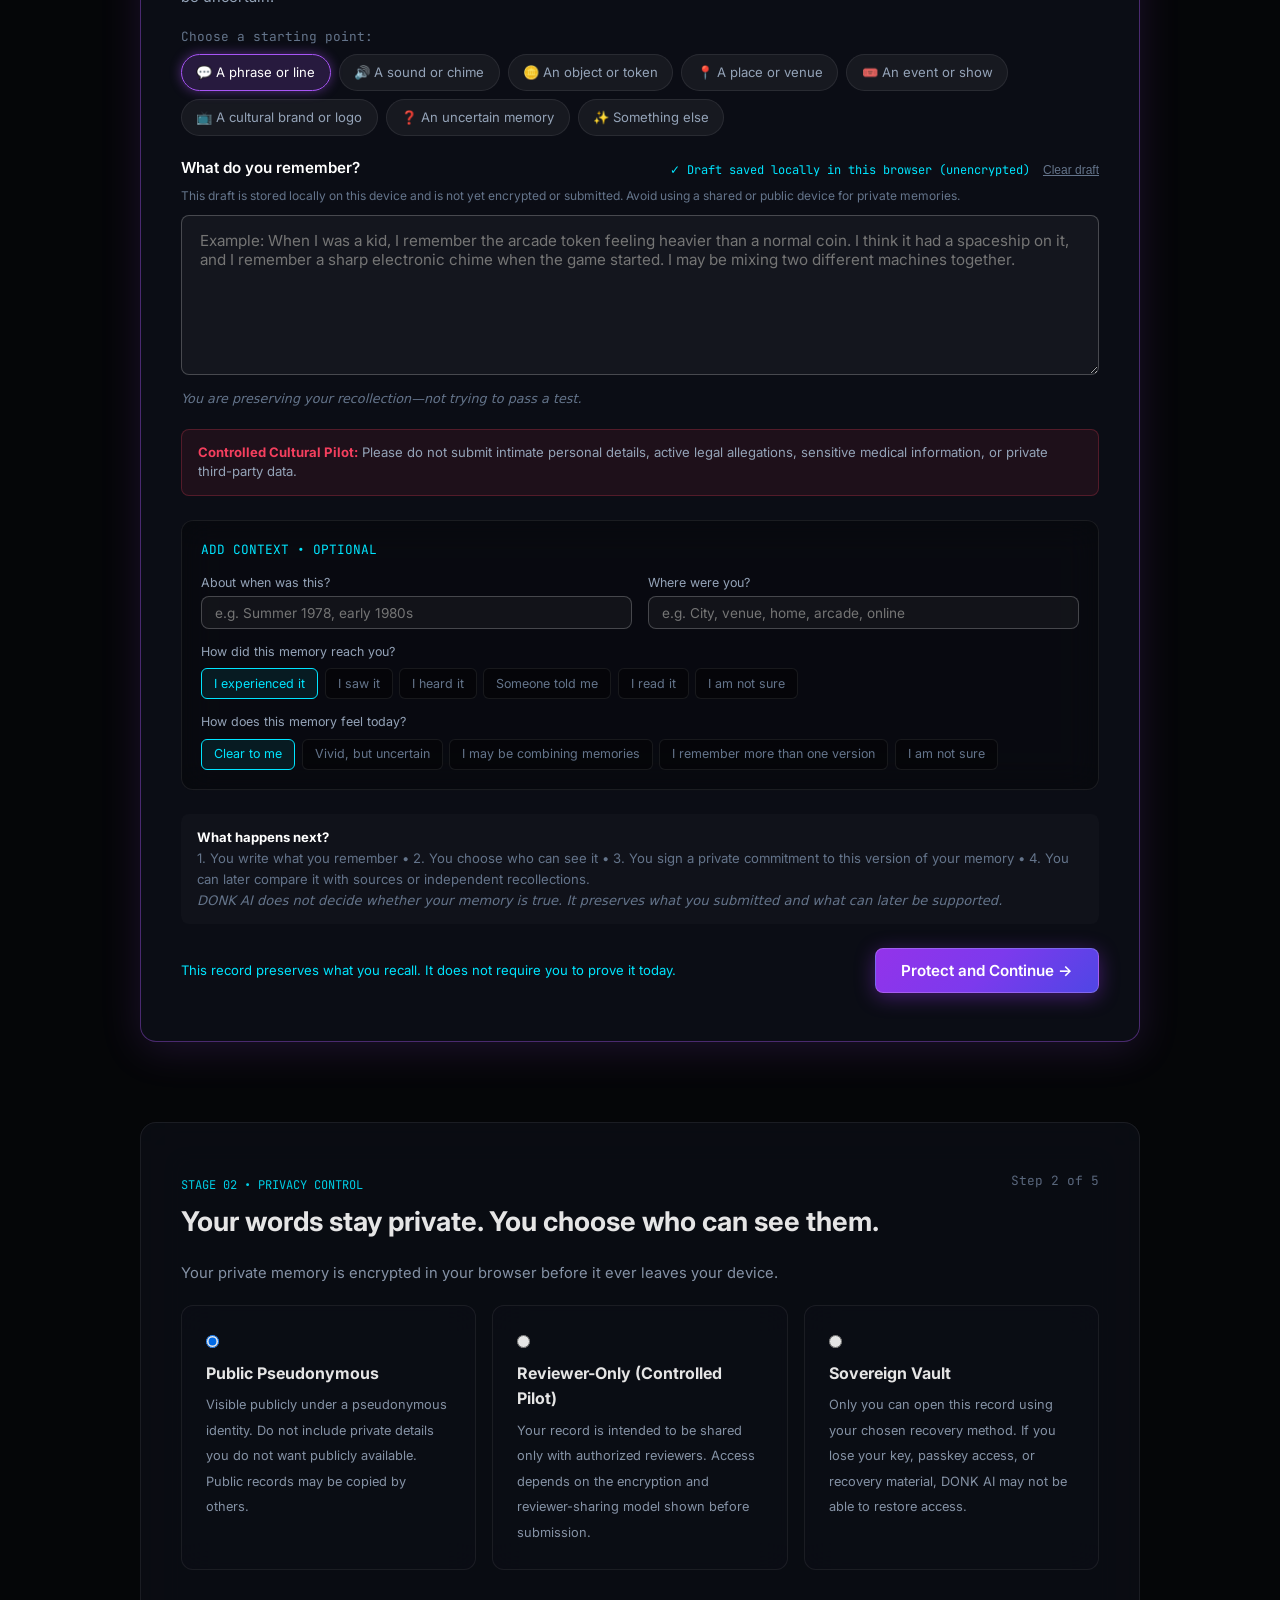
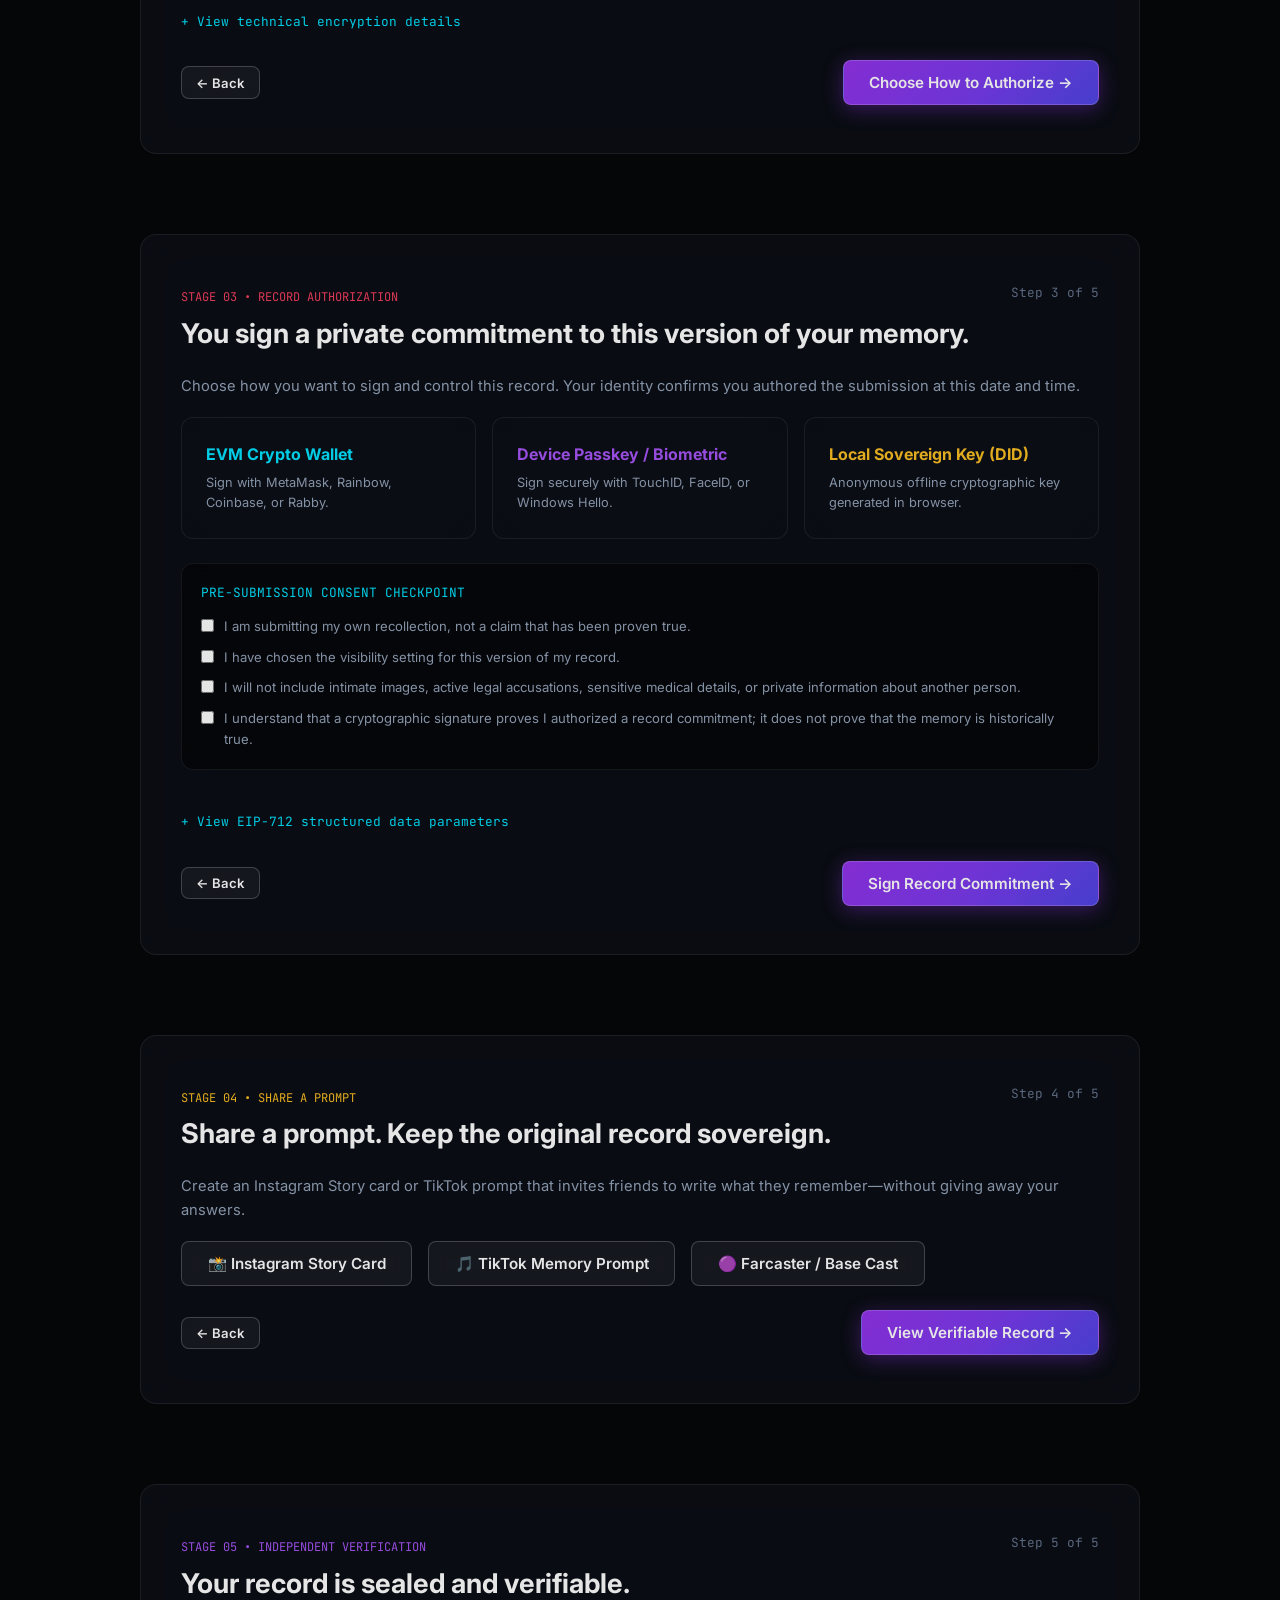
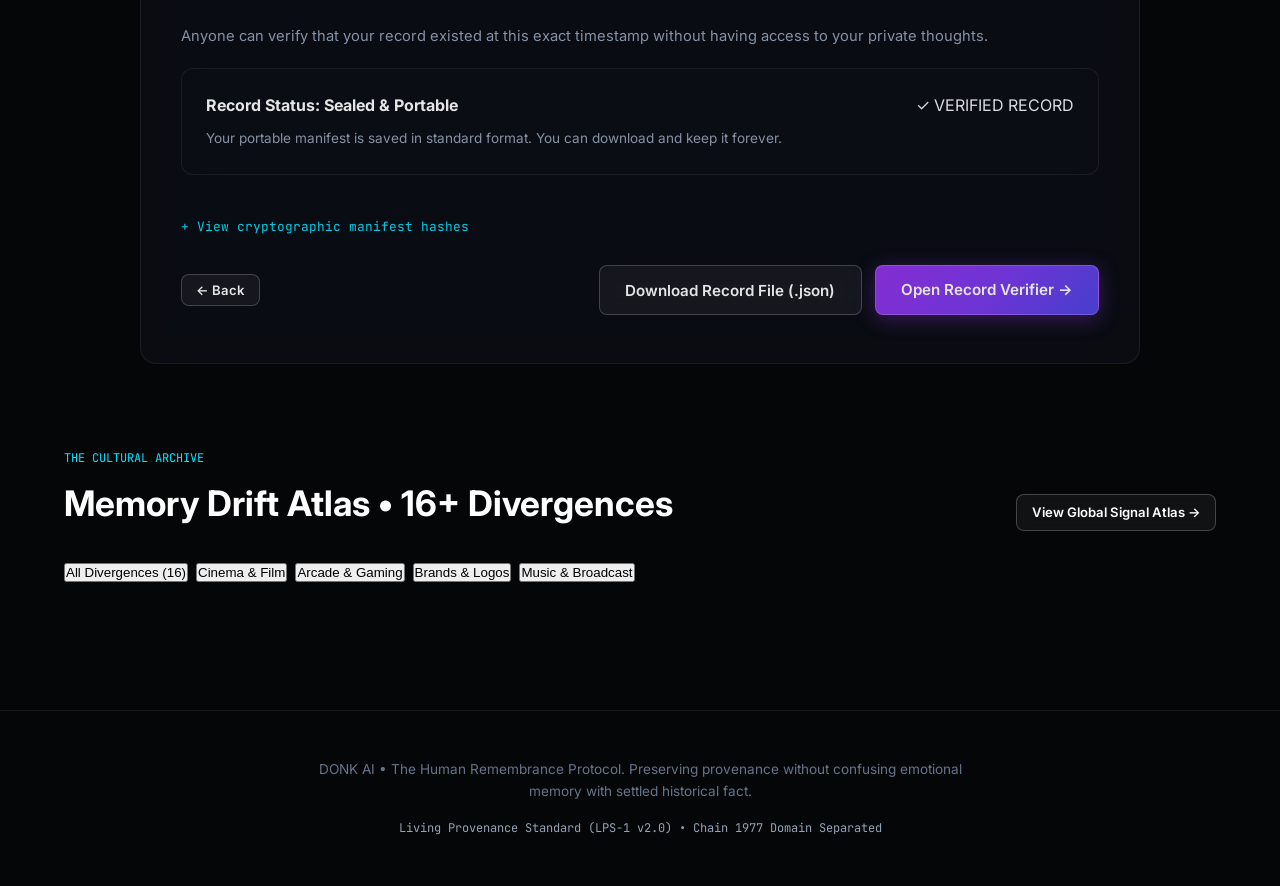
==== commit 8781f51b: "feat: complete pre-submission consent checkpoint, explicit clear draft confirmation modal, and priva" ====
--- a/web/index.html
+++ b/web/index.html
@@ -212,14 +212,18 @@
       </div>
 
       <!-- Free Writing Textarea with Realistic Model Example -->
-      <div style="display:flex; justify-content:space-between; align-items:center; margin-bottom:0.4rem;">
+      <div style="display:flex; justify-content:space-between; align-items:flex-end; margin-bottom:0.4rem; flex-wrap:wrap; gap:0.5rem;">
         <label for="journeyProseInput" style="font-weight:600; color:var(--pearl); font-size:0.95rem;">What do you remember?</label>
         <div style="display:flex; align-items:center; gap:0.8rem;">
-          <span id="draftSaveStatus" style="font-size:0.75rem; color:var(--synaptic-cyan); font-family:var(--font-mono);">✓ Draft saved locally on this device</span>
-          <button type="button" onclick="clearDraft()" style="background:none; border:none; color:var(--text-muted); font-size:0.75rem; cursor:pointer; text-decoration:underline;">Clear draft</button>
+          <span id="draftSaveStatus" style="font-size:0.75rem; color:var(--synaptic-cyan); font-family:var(--font-mono);">✓ Draft saved locally in this browser (unencrypted)</span>
+          <button type="button" onclick="openClearDraftModal()" style="background:none; border:none; color:var(--text-muted); font-size:0.75rem; cursor:pointer; text-decoration:underline;">Clear draft</button>
         </div>
       </div>
       
+      <div style="font-size:0.75rem; color:var(--text-muted); margin-bottom:0.6rem;">
+        This draft is stored locally on this device and is not yet encrypted or submitted. Avoid using a shared or public device for private memories.
+      </div>
+
       <!-- Suggestion Banner if text exists -->
       <div id="starterSuggestionBanner" style="display:none; background:rgba(168,85,247,0.12); border:1px solid var(--memory-violet-glow); border-radius:6px; padding:0.6rem 0.9rem; margin-bottom:0.6rem; font-size:0.82rem; color:var(--pearl); justify-content:space-between; align-items:center;">
         <span>Suggested opening: <strong id="suggestedStarterText"></strong></span>
@@ -309,19 +313,19 @@
         <label class="spine-glass-panel" style="cursor:pointer; display:block;">
           <input type="radio" name="privacyPolicy" value="public-pseudonymous" checked style="margin-right:0.5rem;">
           <strong style="color:var(--pearl); display:block; margin:0.3rem 0;">Public Pseudonymous</strong>
-          <span style="font-size:0.8rem; color:var(--text-dim);">Your record can be visible publicly under a pseudonymous identity. Do not include private details you do not want published.</span>
+          <span style="font-size:0.8rem; color:var(--text-dim);">Visible publicly under a pseudonymous identity. Do not include private details you do not want publicly available. Public records may be copied by others.</span>
         </label>
 
         <label class="spine-glass-panel" style="cursor:pointer; display:block;">
           <input type="radio" name="privacyPolicy" value="reviewer-only" style="margin-right:0.5rem;">
-          <strong style="color:var(--pearl); display:block; margin:0.3rem 0;">Reviewer-Only</strong>
-          <span style="font-size:0.8rem; color:var(--text-dim);">Your record stays encrypted and is shared only with reviewers you authorize.</span>
+          <strong style="color:var(--pearl); display:block; margin:0.3rem 0;">Reviewer-Only (Controlled Pilot)</strong>
+          <span style="font-size:0.8rem; color:var(--text-dim);">Your record is intended to be shared only with authorized reviewers. Access depends on the encryption and reviewer-sharing model shown before submission.</span>
         </label>
 
         <label class="spine-glass-panel" style="cursor:pointer; display:block;">
           <input type="radio" name="privacyPolicy" value="sovereign-vault" style="margin-right:0.5rem;">
           <strong style="color:var(--pearl); display:block; margin:0.3rem 0;">Sovereign Vault</strong>
-          <span style="font-size:0.8rem; color:var(--text-dim);">Only you can open this record. If you lose your recovery method, DONK AI may not be able to restore access.</span>
+          <span style="font-size:0.8rem; color:var(--text-dim);">Only you can open this record using your chosen recovery method. If you lose your key, passkey access, or recovery material, DONK AI may not be able to restore access.</span>
         </label>
       </div>
 
@@ -371,18 +375,42 @@
         </div>
       </div>
 
+      <!-- Pre-Submission Mandatory Consent Checkpoint -->
+      <div class="spine-glass-panel" style="background:rgba(0,0,0,0.5); margin-bottom:1.5rem; padding:1.2rem;">
+        <span style="font-size:0.8rem; font-family:var(--font-mono); color:var(--synaptic-cyan); text-transform:uppercase; display:block; margin-bottom:0.8rem;">Pre-Submission Consent Checkpoint</span>
+        <div style="display:flex; flex-direction:column; gap:0.6rem; font-size:0.82rem; color:var(--text-dim);">
+          <label style="display:flex; align-items:flex-start; gap:0.6rem; cursor:pointer;">
+            <input type="checkbox" id="chkConsent1" style="margin-top:0.2rem; accent-color:var(--synaptic-cyan);">
+            <span>I am submitting my own recollection, not a claim that has been proven true.</span>
+          </label>
+          <label style="display:flex; align-items:flex-start; gap:0.6rem; cursor:pointer;">
+            <input type="checkbox" id="chkConsent2" style="margin-top:0.2rem; accent-color:var(--synaptic-cyan);">
+            <span>I have chosen the visibility setting for this version of my record.</span>
+          </label>
+          <label style="display:flex; align-items:flex-start; gap:0.6rem; cursor:pointer;">
+            <input type="checkbox" id="chkConsent3" style="margin-top:0.2rem; accent-color:var(--synaptic-cyan);">
+            <span>I will not include intimate images, active legal accusations, sensitive medical details, or private information about another person.</span>
+          </label>
+          <label style="display:flex; align-items:flex-start; gap:0.6rem; cursor:pointer;">
+            <input type="checkbox" id="chkConsent4" style="margin-top:0.2rem; accent-color:var(--synaptic-cyan);">
+            <span>I understand that a cryptographic signature proves I authorized a record commitment; it does not prove that the memory is historically true.</span>
+          </label>
+        </div>
+      </div>
+
       <!-- Collapsible Technical Accordion -->
       <button class="accordion-toggle" onclick="toggleAccordion('techSec3')">
         <span>+ View EIP-712 structured data parameters</span>
       </button>
       <div id="techSec3" class="accordion-content">
         Domain: { name: "DONK AI Human Remembrance Protocol", version: "1", chainId: 1977, verifyingContract: "0x1977000000000000000000000000000000000001" }<br>
-        PrimaryType: "CreateRemembrance" &bull; StatementRoot: 0x9d3fe4b8a10972e391b4526d708304bc0632a4e259b19e2f5926c91a0397a21f
+        PrimaryType: "CreateRemembrance" &bull; StatementRoot: 0x9d3fe4b8a10972e391b4526d708304bc0632a4e259b19e2f5926c91a0397a21f<br>
+        On-chain anchoring status: Planned / demonstration environment
       </div>
 
       <div style="display:flex; justify-content:space-between; align-items:center; flex-wrap:wrap; gap:1rem; margin-top:1.5rem;">
         <button class="btn btn-secondary btn-sm" data-goto-stage="2">&larr; Back</button>
-        <button class="btn btn-primary" onclick="openEIP712Modal()">Sign Record Commitment &rarr;</button>
+        <button class="btn btn-primary" onclick="proceedToSignModal()">Sign Record Commitment &rarr;</button>
       </div>
     </div>
 
@@ -517,6 +545,20 @@
       <div style="display:flex; justify-content:center; gap:0.8rem;">
         <button class="btn btn-secondary" onclick="closeSocialCardModal()">Close</button>
         <button class="btn btn-primary" onclick="downloadStoryCardImage()">Save Story Card Image</button>
+      </div>
+    </div>
+  </div>
+
+  <!-- Clear Draft Confirmation Modal -->
+  <div id="clearDraftModal" class="modal-overlay">
+    <div class="modal-card" style="max-width:440px;">
+      <h3 style="font-size:1.2rem; color:var(--memory-crimson); margin-bottom:0.6rem;">Clear this local draft?</h3>
+      <p style="font-size:0.85rem; color:var(--text-dim); margin-bottom:1.4rem; line-height:1.5;">
+        This removes the unsent recollection from this browser. It cannot be restored unless you saved or submitted it elsewhere.
+      </p>
+      <div style="display:flex; justify-content:flex-end; gap:0.8rem;">
+        <button class="btn btn-secondary btn-sm" onclick="closeClearDraftModal()">Keep draft</button>
+        <button class="btn btn-primary btn-sm" style="background:var(--memory-crimson); border-color:var(--memory-crimson);" onclick="executeClearDraft()">Clear permanently</button>
       </div>
     </div>
   </div>
@@ -583,16 +625,19 @@
     }
 
     function saveDraft() {
+      const now = new Date();
       const draft = {
         prose: document.getElementById('journeyProseInput').value,
         era: document.getElementById('ctxEra').value,
         place: document.getElementById('ctxPlace').value,
-        savedAt: new Date().toISOString()
+        savedAt: now.toISOString(),
+        expiresAt: new Date(now.getTime() + 14 * 24 * 60 * 60 * 1000).toISOString()
       };
       localStorage.setItem('donkai_remembrance_draft', JSON.stringify(draft));
       const status = document.getElementById('draftSaveStatus');
       if (status) {
-        status.innerText = '✓ Draft saved locally on this device';
+        const timeStr = now.toLocaleTimeString([], { hour: '2-digit', minute: '2-digit' });
+        status.innerText = `✓ Draft saved locally (${timeStr})`;
       }
     }
 
@@ -601,21 +646,52 @@
       if (!raw) return;
       try {
         const draft = JSON.parse(raw);
+        if (draft.expiresAt && new Date(draft.expiresAt) < new Date()) {
+          localStorage.removeItem('donkai_remembrance_draft');
+          return;
+        }
         if (draft.prose) document.getElementById('journeyProseInput').value = draft.prose;
         if (draft.era) document.getElementById('ctxEra').value = draft.era;
         if (draft.place) document.getElementById('ctxPlace').value = draft.place;
+        if (draft.savedAt) {
+          const timeStr = new Date(draft.savedAt).toLocaleTimeString([], { hour: '2-digit', minute: '2-digit' });
+          const status = document.getElementById('draftSaveStatus');
+          if (status) status.innerText = `✓ Draft restored from local device (${timeStr})`;
+        }
       } catch (e) {}
     }
 
-    function clearDraft() {
-      if (confirm('Are you sure you want to clear your current local draft?')) {
-        localStorage.removeItem('donkai_remembrance_draft');
-        document.getElementById('journeyProseInput').value = '';
-        document.getElementById('ctxEra').value = '';
-        document.getElementById('ctxPlace').value = '';
-        const status = document.getElementById('draftSaveStatus');
-        if (status) status.innerText = 'Draft cleared';
+    function openClearDraftModal() {
+      document.getElementById('clearDraftModal').classList.add('active');
+    }
+
+    function closeClearDraftModal() {
+      document.getElementById('clearDraftModal').classList.remove('active');
+    }
+
+    function executeClearDraft() {
+      localStorage.removeItem('donkai_remembrance_draft');
+      document.getElementById('journeyProseInput').value = '';
+      document.getElementById('ctxEra').value = '';
+      document.getElementById('ctxPlace').value = '';
+      document.querySelectorAll('.type-chip').forEach(c => c.classList.remove('active'));
+      const status = document.getElementById('draftSaveStatus');
+      if (status) status.innerText = 'Local draft removed from this browser';
+      closeClearDraftModal();
+    }
+
+    function proceedToSignModal() {
+      const c1 = document.getElementById('chkConsent1').checked;
+      const c2 = document.getElementById('chkConsent2').checked;
+      const c3 = document.getElementById('chkConsent3').checked;
+      const c4 = document.getElementById('chkConsent4').checked;
+
+      if (!c1 || !c2 || !c3 || !c4) {
+        alert('Please review and check all 4 pre-submission consent items before authorizing this record commitment.');
+        return;
       }
+
+      openEIP712Modal();
     }
 
     function selectTag(el) {
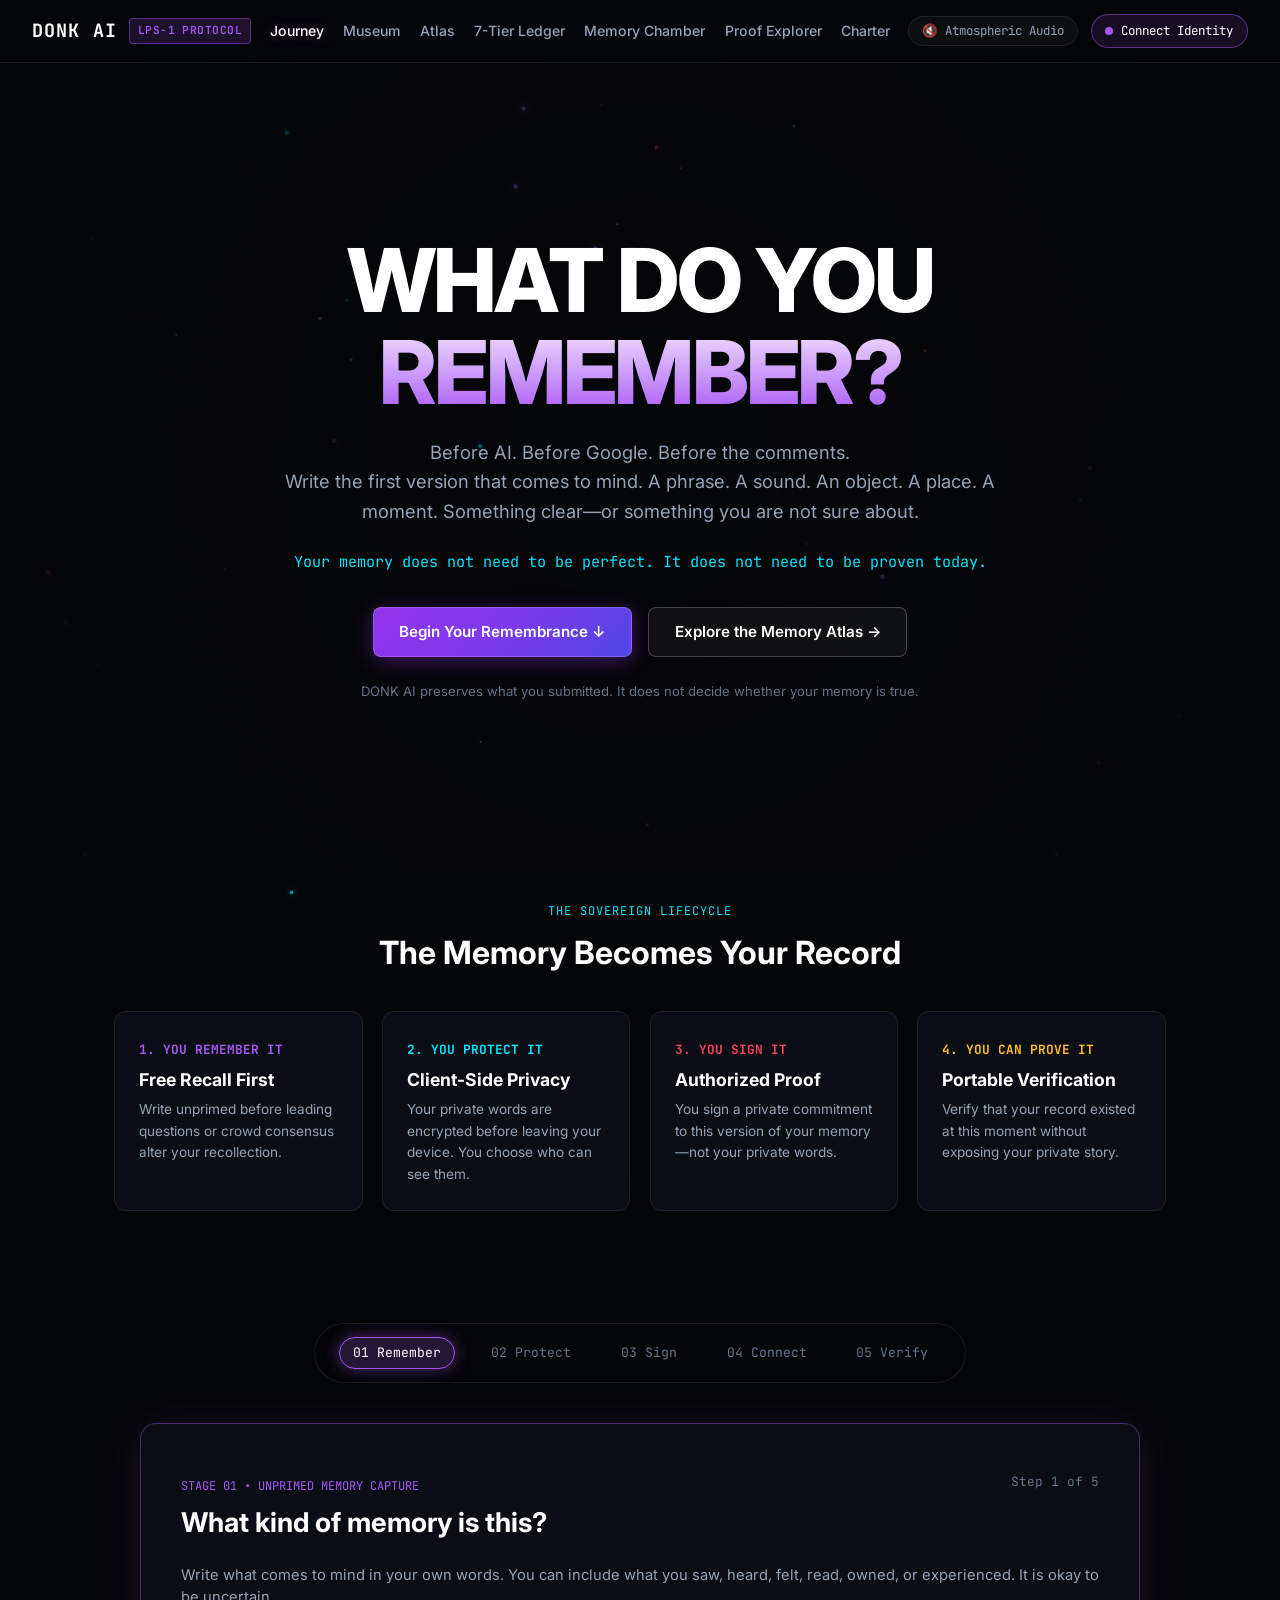
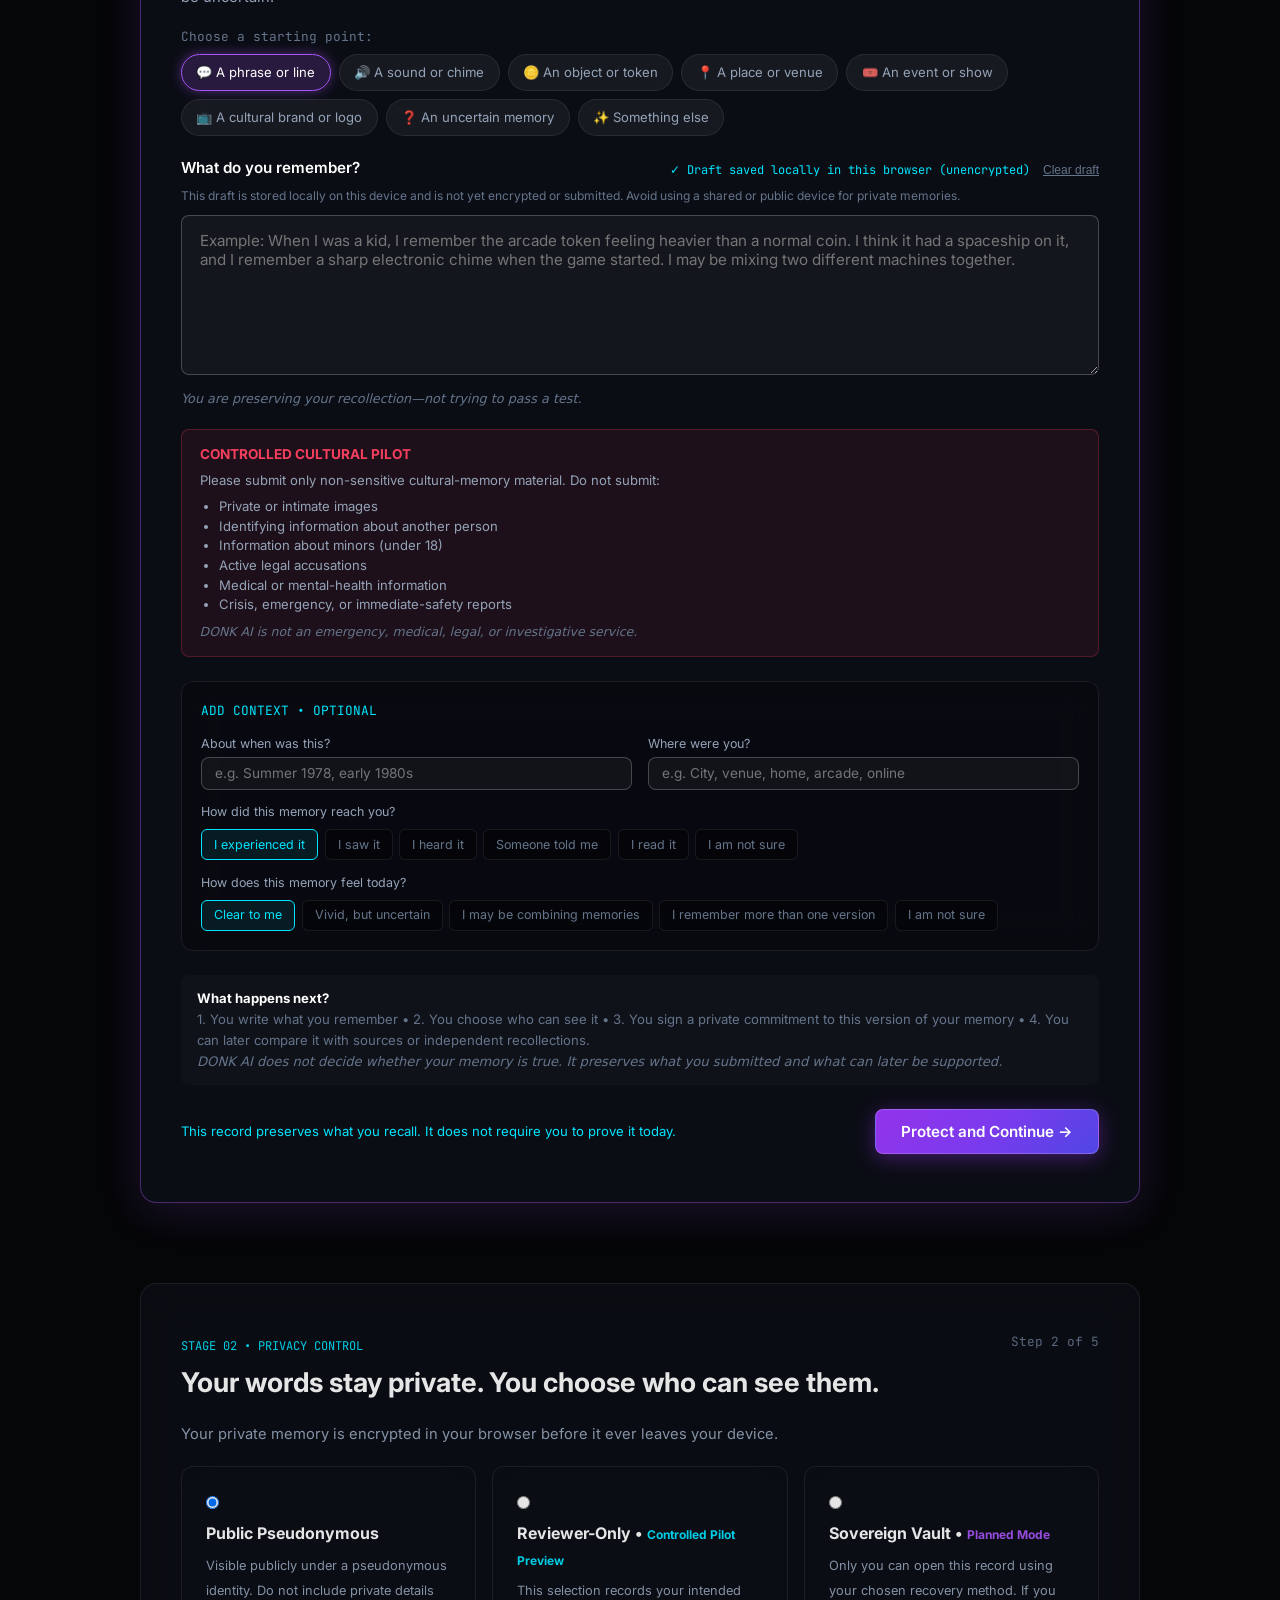
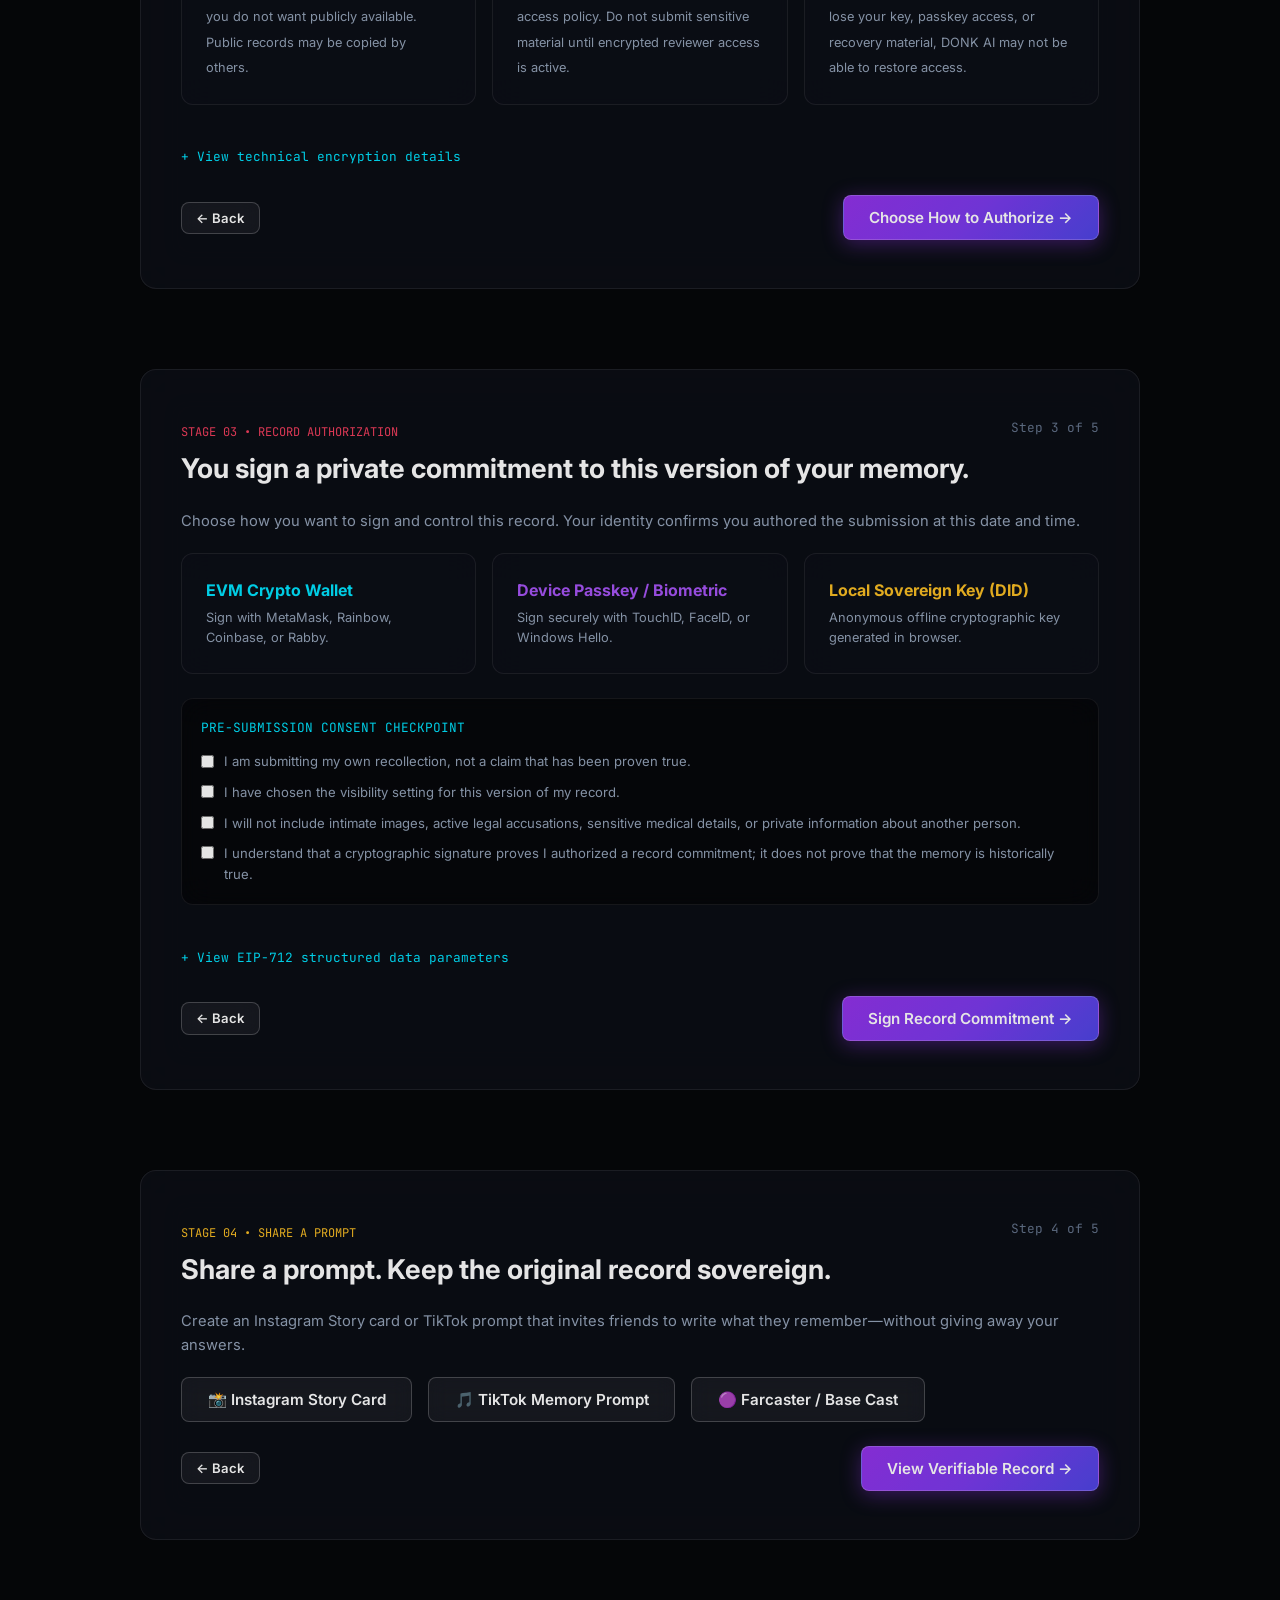
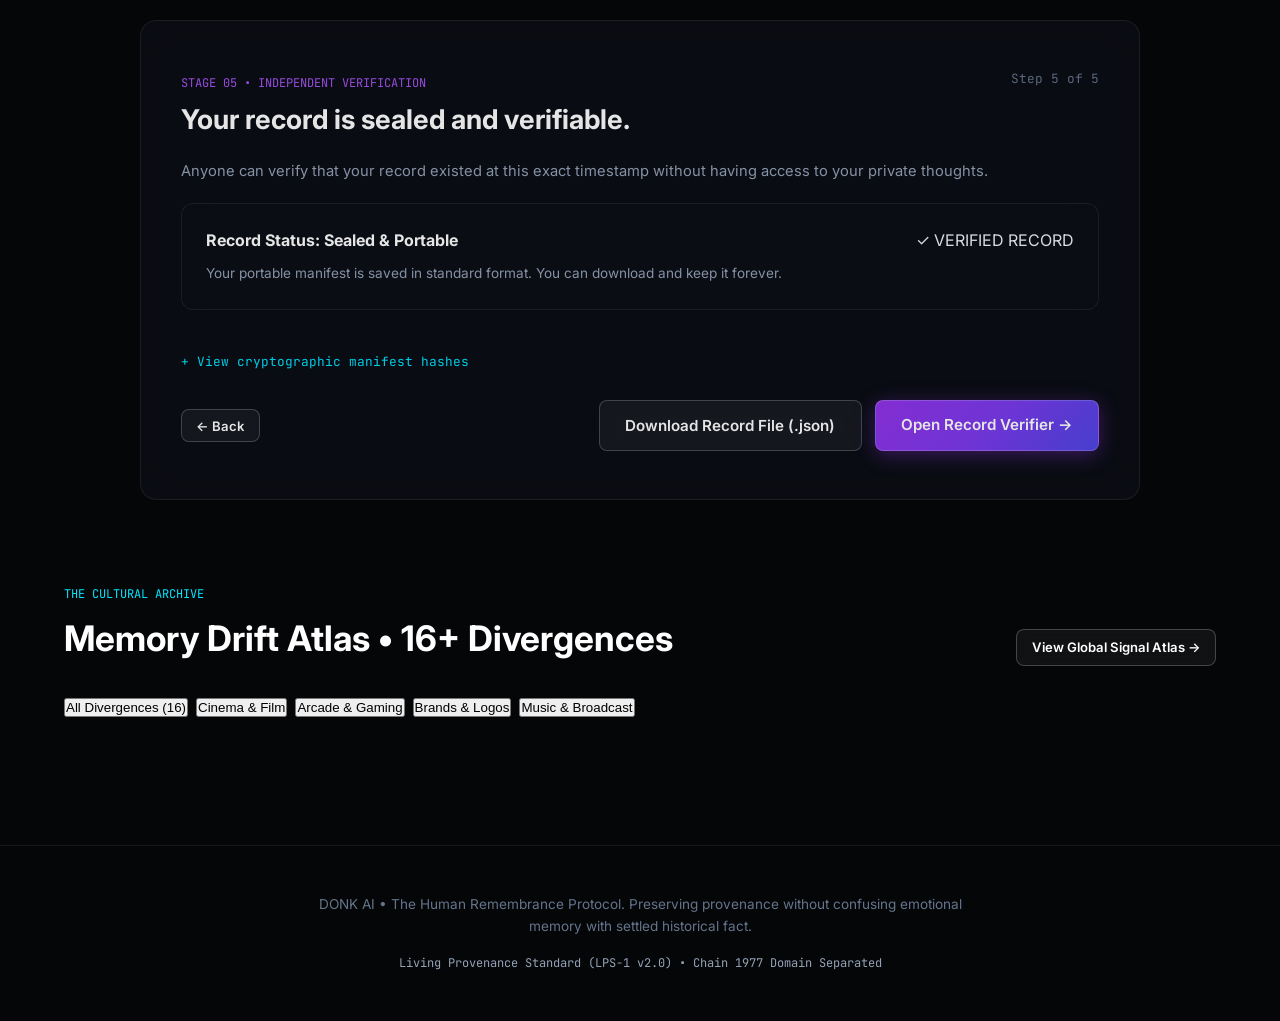
==== commit 3c2baa2c: "feat: complete canonical consent receipt generation, full boundary notice card, and accessibility mo" ====
--- a/web/index.html
+++ b/web/index.html
@@ -239,8 +239,18 @@
       </div>
 
       <!-- Controlled Pilot Boundary Notice -->
-      <div style="background:rgba(244,63,94,0.08); border:1px solid rgba(244,63,94,0.25); border-radius:8px; padding:0.8rem 1rem; margin-bottom:1.5rem; font-size:0.82rem; color:var(--text-dim); line-height:1.5;">
-        <strong style="color:var(--memory-crimson);">Controlled Cultural Pilot:</strong> Please do not submit intimate personal details, active legal allegations, sensitive medical information, or private third-party data.
+      <div style="background:rgba(244,63,94,0.08); border:1px solid rgba(244,63,94,0.25); border-radius:8px; padding:0.9rem 1.1rem; margin-bottom:1.5rem; font-size:0.82rem; color:var(--text-dim); line-height:1.5;">
+        <strong style="color:var(--memory-crimson); font-size:0.85rem; display:block; margin-bottom:0.4rem;">CONTROLLED CULTURAL PILOT</strong>
+        Please submit only non-sensitive cultural-memory material. Do not submit:
+        <ul style="margin:0.4rem 0 0.4rem 1.2rem; padding:0;">
+          <li>Private or intimate images</li>
+          <li>Identifying information about another person</li>
+          <li>Information about minors (under 18)</li>
+          <li>Active legal accusations</li>
+          <li>Medical or mental-health information</li>
+          <li>Crisis, emergency, or immediate-safety reports</li>
+        </ul>
+        <em style="color:var(--text-muted); font-size:0.78rem;">DONK AI is not an emergency, medical, legal, or investigative service.</em>
       </div>
 
       <!-- Optional Context Chips -->
@@ -318,13 +328,13 @@
 
         <label class="spine-glass-panel" style="cursor:pointer; display:block;">
           <input type="radio" name="privacyPolicy" value="reviewer-only" style="margin-right:0.5rem;">
-          <strong style="color:var(--pearl); display:block; margin:0.3rem 0;">Reviewer-Only (Controlled Pilot)</strong>
-          <span style="font-size:0.8rem; color:var(--text-dim);">Your record is intended to be shared only with authorized reviewers. Access depends on the encryption and reviewer-sharing model shown before submission.</span>
+          <strong style="color:var(--pearl); display:block; margin:0.3rem 0;">Reviewer-Only &bull; <span style="color:var(--synaptic-cyan); font-size:0.75rem;">Controlled Pilot Preview</span></strong>
+          <span style="font-size:0.8rem; color:var(--text-dim);">This selection records your intended access policy. Do not submit sensitive material until encrypted reviewer access is active.</span>
         </label>
 
         <label class="spine-glass-panel" style="cursor:pointer; display:block;">
           <input type="radio" name="privacyPolicy" value="sovereign-vault" style="margin-right:0.5rem;">
-          <strong style="color:var(--pearl); display:block; margin:0.3rem 0;">Sovereign Vault</strong>
+          <strong style="color:var(--pearl); display:block; margin:0.3rem 0;">Sovereign Vault &bull; <span style="color:var(--memory-violet); font-size:0.75rem;">Planned Mode</span></strong>
           <span style="font-size:0.8rem; color:var(--text-dim);">Only you can open this record using your chosen recovery method. If you lose your key, passkey access, or recovery material, DONK AI may not be able to restore access.</span>
         </label>
       </div>
@@ -691,6 +701,21 @@
         return;
       }
 
+      const policyEl = document.querySelector('input[name="privacyPolicy"]:checked');
+      const selectedPolicy = policyEl ? policyEl.value : 'public-pseudonymous';
+
+      const consentReceipt = {
+        consentVersion: "donkai-cultural-pilot-v1",
+        acknowledgedAt: new Date().toISOString(),
+        authorSelfRepresentation: true,
+        visibilityAcknowledged: true,
+        pilotScopeAcknowledged: true,
+        epistemicBoundaryAcknowledged: true,
+        selectedAccessPolicy: selectedPolicy,
+        recordVersion: 1
+      };
+      window.currentConsentReceipt = consentReceipt;
+
       openEIP712Modal();
     }
 
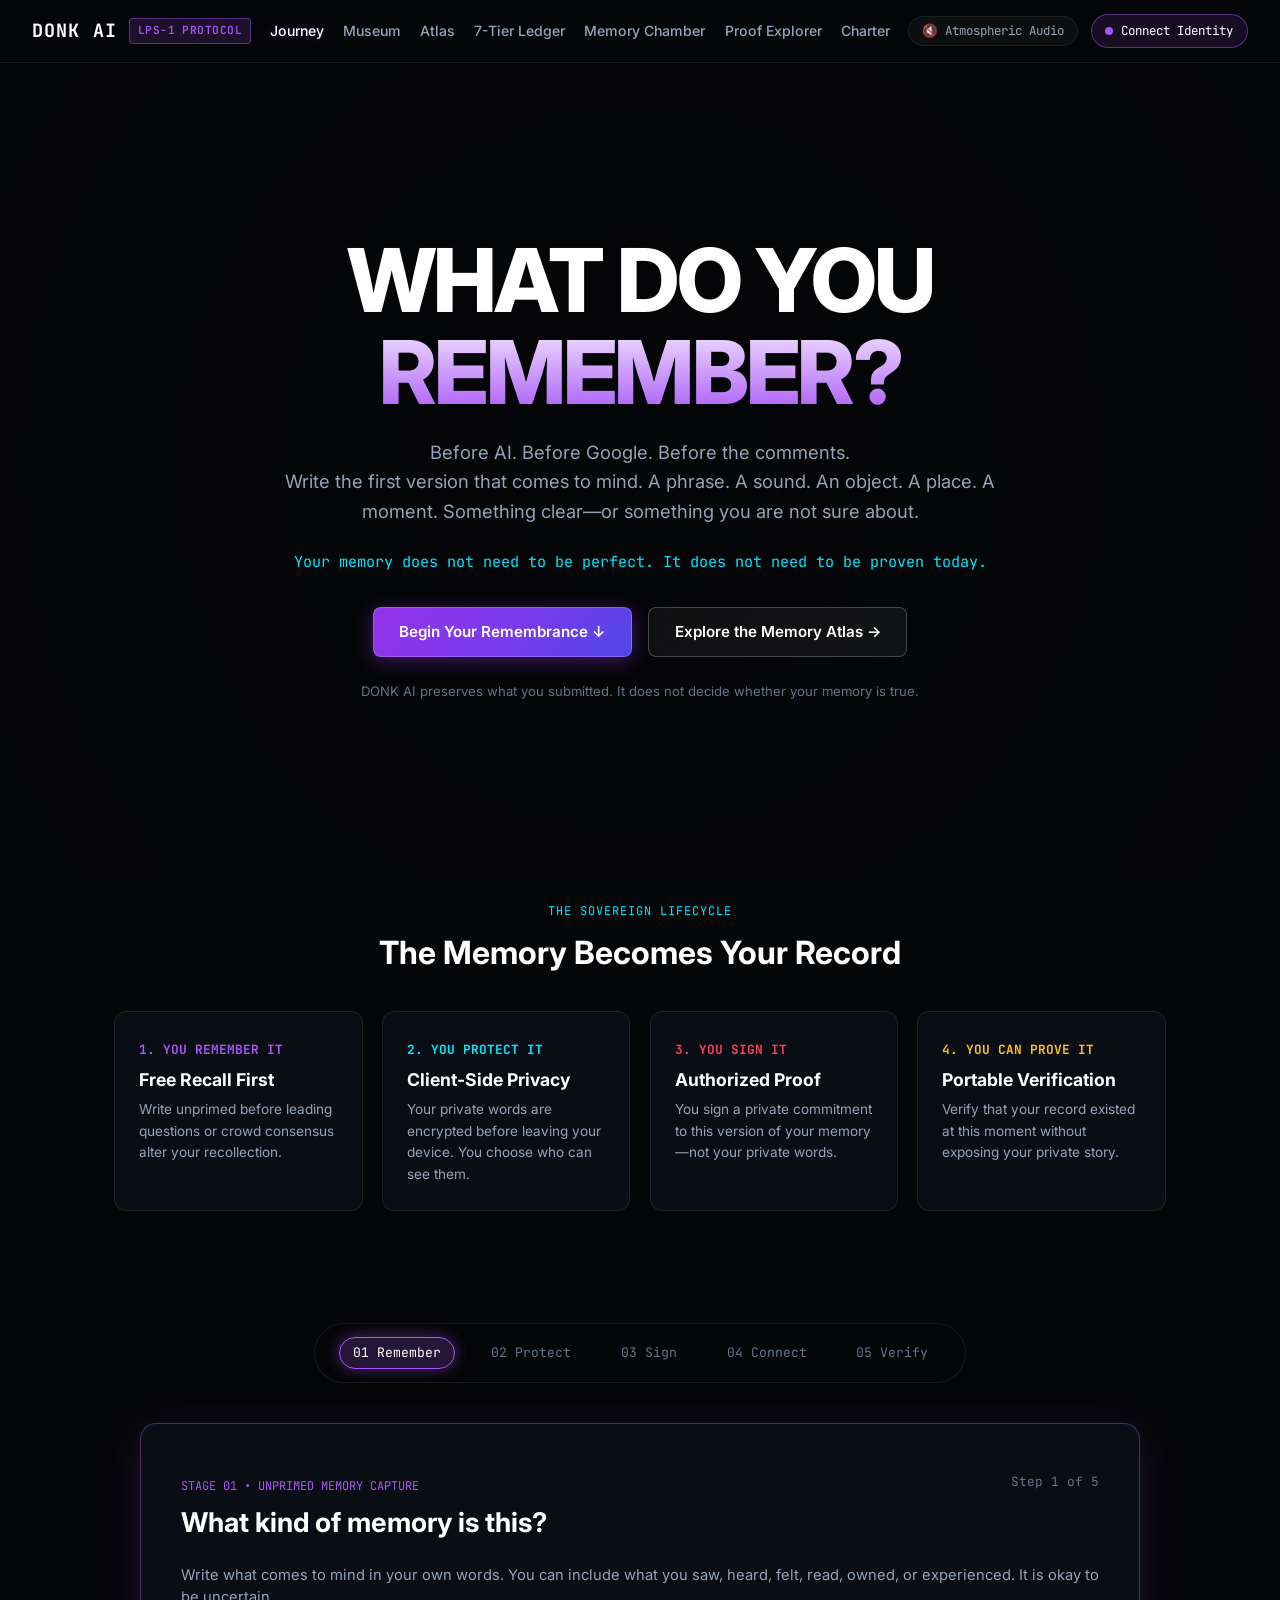
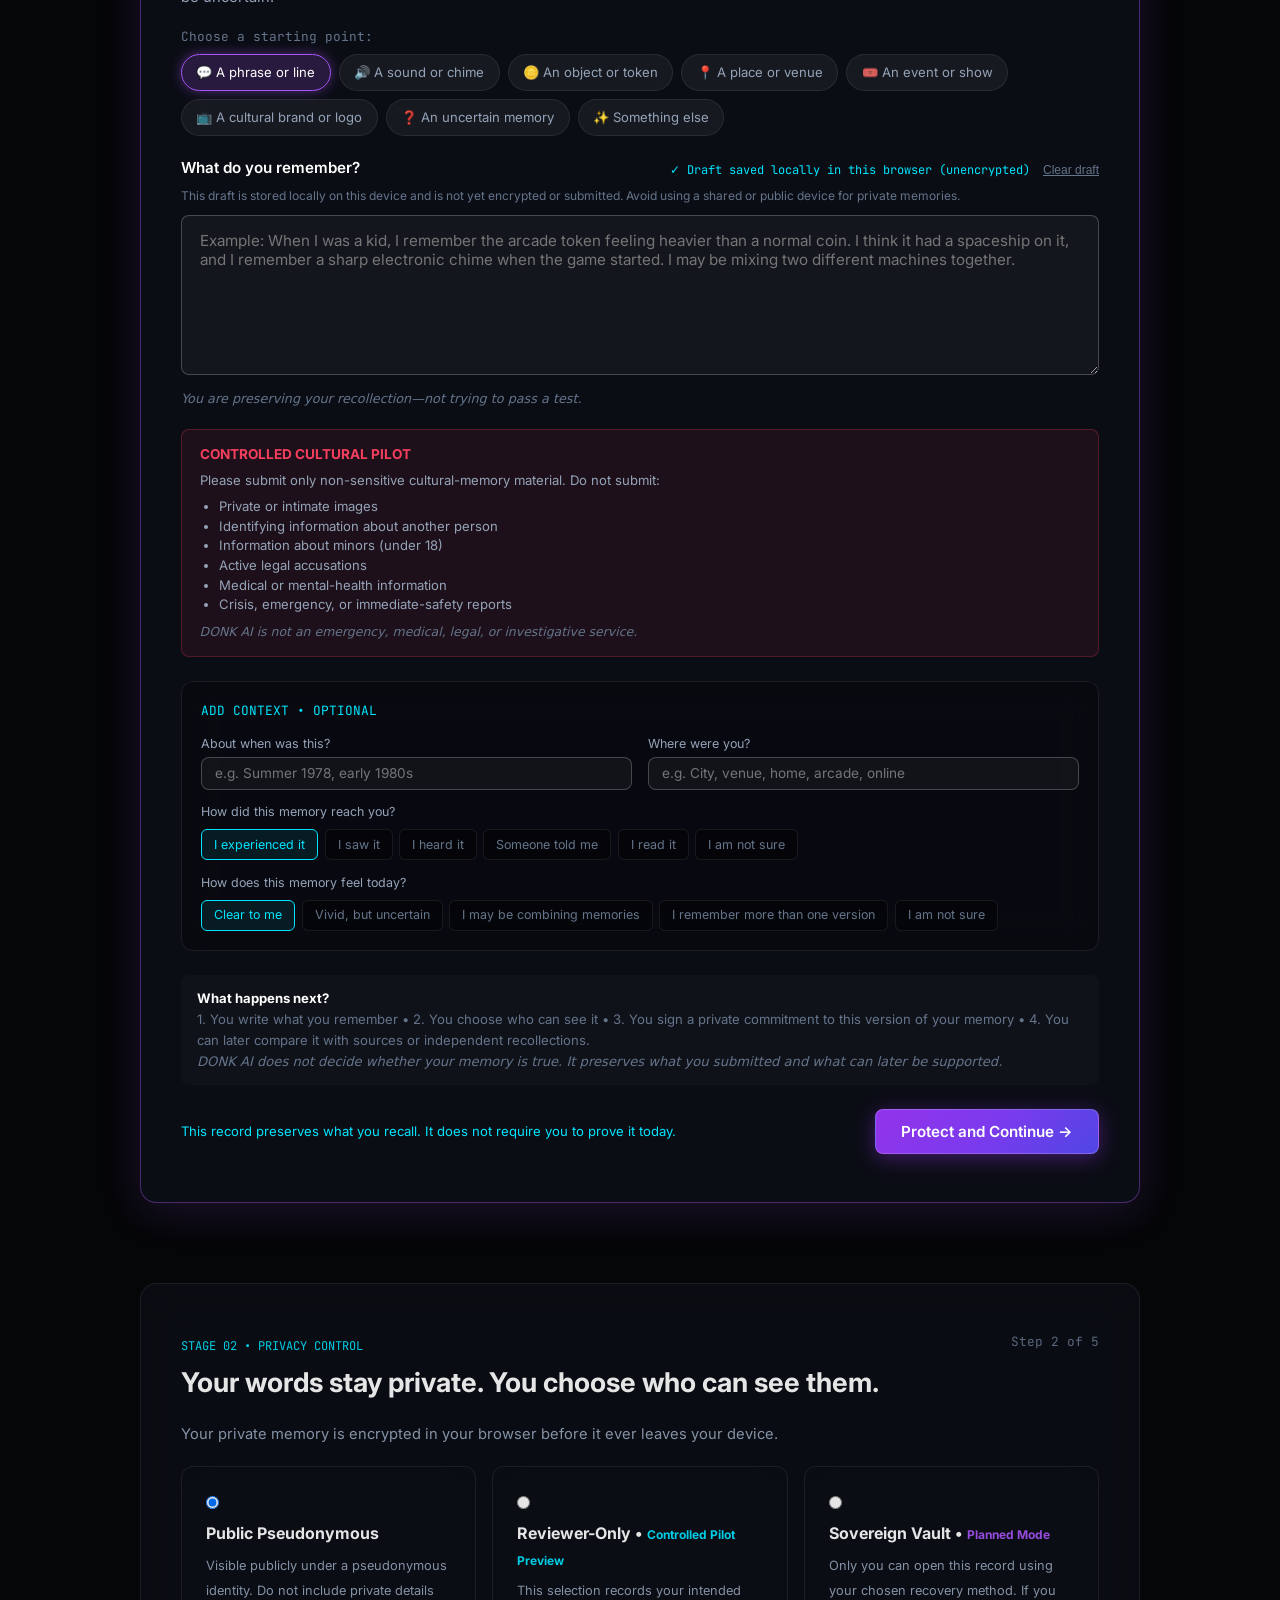
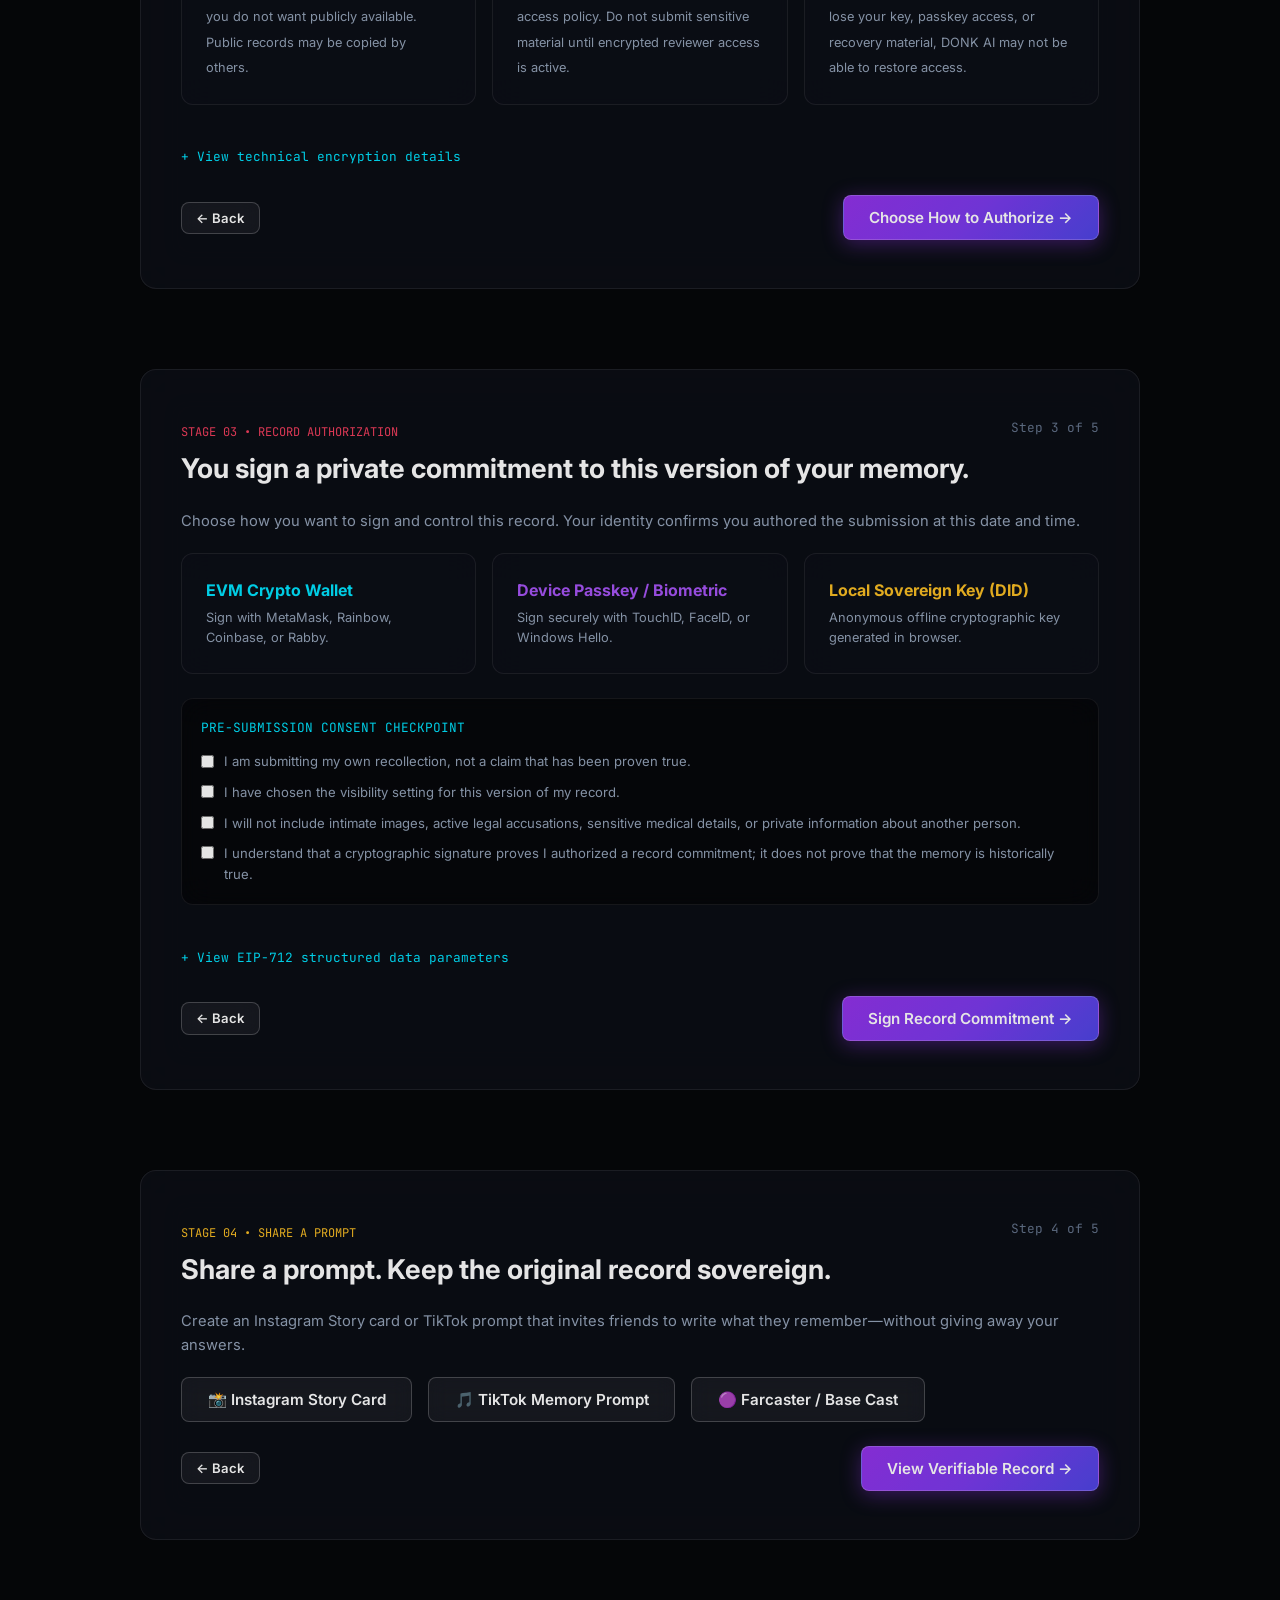
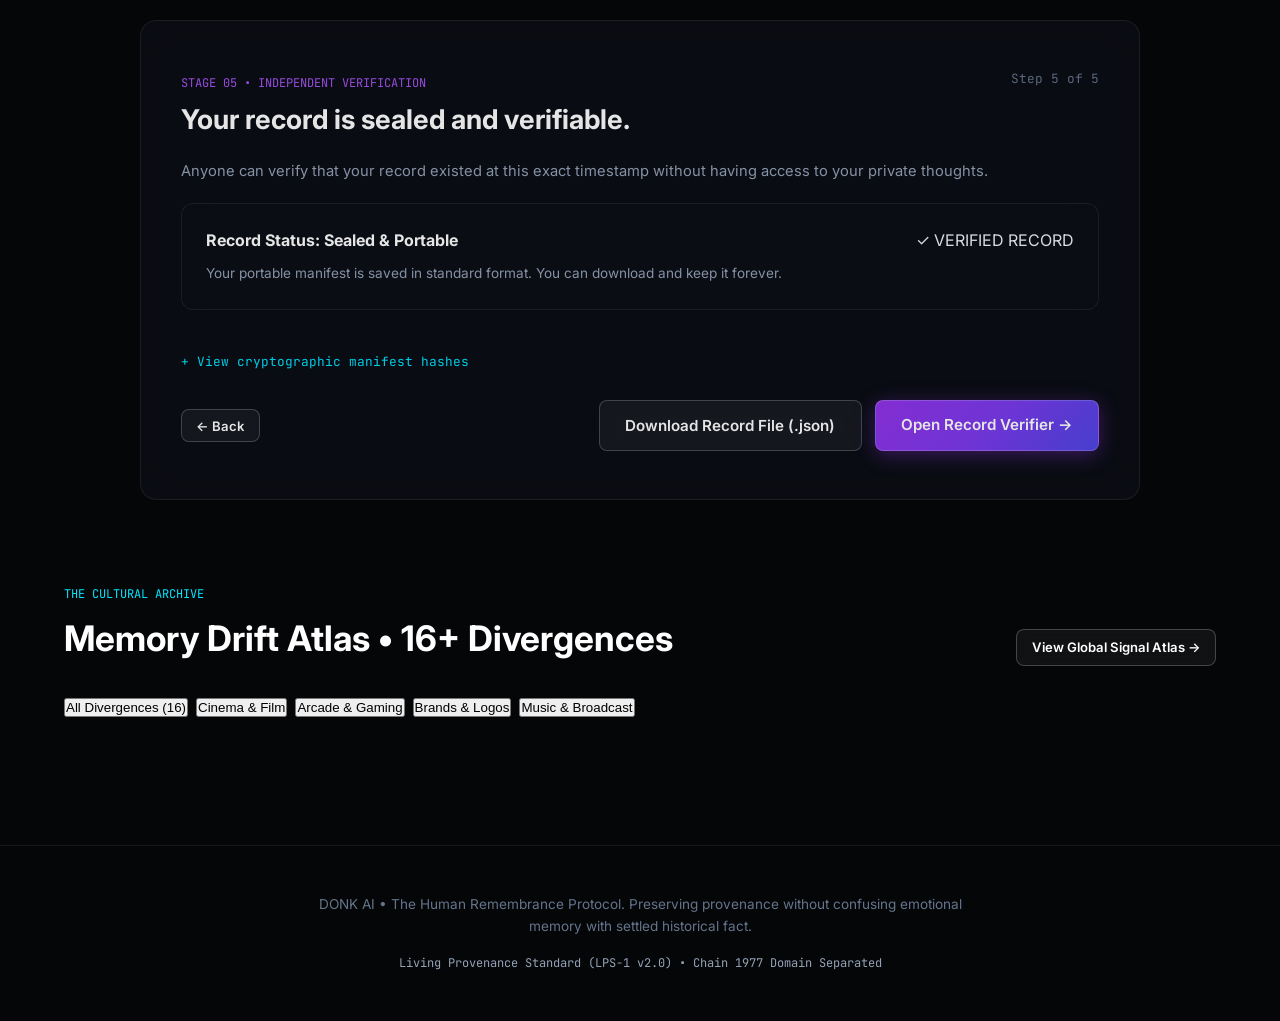
==== commit 343df6c5: "feat: complete consentHash derivation, EIP-712 binding, namespaced draft storage, and focus-trapped " ====
--- a/web/index.html
+++ b/web/index.html
@@ -560,15 +560,15 @@
   </div>
 
   <!-- Clear Draft Confirmation Modal -->
-  <div id="clearDraftModal" class="modal-overlay">
+  <div id="clearDraftModal" class="modal-overlay" role="dialog" aria-modal="true" aria-labelledby="clearDraftTitle">
     <div class="modal-card" style="max-width:440px;">
-      <h3 style="font-size:1.2rem; color:var(--memory-crimson); margin-bottom:0.6rem;">Clear this local draft?</h3>
+      <h3 id="clearDraftTitle" style="font-size:1.2rem; color:var(--memory-crimson); margin-bottom:0.6rem;">Clear this local draft?</h3>
       <p style="font-size:0.85rem; color:var(--text-dim); margin-bottom:1.4rem; line-height:1.5;">
         This removes the unsent recollection from this browser. It cannot be restored unless you saved or submitted it elsewhere.
       </p>
       <div style="display:flex; justify-content:flex-end; gap:0.8rem;">
-        <button class="btn btn-secondary btn-sm" onclick="closeClearDraftModal()">Keep draft</button>
-        <button class="btn btn-primary btn-sm" style="background:var(--memory-crimson); border-color:var(--memory-crimson);" onclick="executeClearDraft()">Clear permanently</button>
+        <button id="btnKeepDraft" class="btn btn-secondary btn-sm" onclick="closeClearDraftModal()">Keep draft</button>
+        <button id="btnClearConfirm" class="btn btn-primary btn-sm" style="background:var(--memory-crimson); border-color:var(--memory-crimson);" onclick="executeClearDraft()">Clear permanently</button>
       </div>
     </div>
   </div>
@@ -588,6 +588,13 @@
   <script src="js/walkthrough.js?v=2.2.0"></script>
   <script>
     let pendingStarter = '';
+    const DONKAI_DRAFT_KEY = "donkai:lps1:draft:v1";
+    const DONKAI_DRAFT_KEYS = [
+      "donkai:lps1:draft:v1",
+      "donkai:lps1:draft-status:v1",
+      "donkai:lps1:consent-receipt:v1",
+      "donkai:lps1:draft-attachment-meta:v1"
+    ];
 
     function selectMemoryType(type, prefix) {
       document.querySelectorAll('.type-chip').forEach(c => c.classList.remove('active'));
@@ -643,7 +650,7 @@
         savedAt: now.toISOString(),
         expiresAt: new Date(now.getTime() + 14 * 24 * 60 * 60 * 1000).toISOString()
       };
-      localStorage.setItem('donkai_remembrance_draft', JSON.stringify(draft));
+      localStorage.setItem(DONKAI_DRAFT_KEY, JSON.stringify(draft));
       const status = document.getElementById('draftSaveStatus');
       if (status) {
         const timeStr = now.toLocaleTimeString([], { hour: '2-digit', minute: '2-digit' });
@@ -652,12 +659,12 @@
     }
 
     function loadDraft() {
-      const raw = localStorage.getItem('donkai_remembrance_draft');
+      const raw = localStorage.getItem(DONKAI_DRAFT_KEY);
       if (!raw) return;
       try {
         const draft = JSON.parse(raw);
         if (draft.expiresAt && new Date(draft.expiresAt) < new Date()) {
-          localStorage.removeItem('donkai_remembrance_draft');
+          purgeAllDraftKeys();
           return;
         }
         if (draft.prose) document.getElementById('journeyProseInput').value = draft.prose;
@@ -671,16 +678,28 @@
       } catch (e) {}
     }
 
+    function purgeAllDraftKeys() {
+      for (const key of DONKAI_DRAFT_KEYS) {
+        localStorage.removeItem(key);
+      }
+      localStorage.removeItem('donkai_remembrance_draft');
+    }
+
     function openClearDraftModal() {
-      document.getElementById('clearDraftModal').classList.add('active');
+      const modal = document.getElementById('clearDraftModal');
+      modal.classList.add('active');
+      setTimeout(() => {
+        document.getElementById('btnKeepDraft').focus();
+      }, 50);
     }
 
     function closeClearDraftModal() {
       document.getElementById('clearDraftModal').classList.remove('active');
+      document.getElementById('journeyProseInput').focus();
     }
 
     function executeClearDraft() {
-      localStorage.removeItem('donkai_remembrance_draft');
+      purgeAllDraftKeys();
       document.getElementById('journeyProseInput').value = '';
       document.getElementById('ctxEra').value = '';
       document.getElementById('ctxPlace').value = '';
@@ -715,6 +734,7 @@
         recordVersion: 1
       };
       window.currentConsentReceipt = consentReceipt;
+      localStorage.setItem("donkai:lps1:consent-receipt:v1", JSON.stringify(consentReceipt));
 
       openEIP712Modal();
     }
@@ -733,8 +753,32 @@
       }
     }
 
+    // Modal Keyboard Handler (Escape & Focus Trap)
+    document.addEventListener('keydown', (e) => {
+      const modal = document.getElementById('clearDraftModal');
+      if (!modal.classList.contains('active')) return;
+
+      if (e.key === 'Escape') {
+        closeClearDraftModal();
+      } else if (e.key === 'Tab') {
+        const btnKeep = document.getElementById('btnKeepDraft');
+        const btnClear = document.getElementById('btnClearConfirm');
+        if (e.shiftKey && document.activeElement === btnKeep) {
+          e.preventDefault();
+          btnClear.focus();
+        } else if (!e.shiftKey && document.activeElement === btnClear) {
+          e.preventDefault();
+          btnKeep.focus();
+        }
+      }
+    });
+
     window.addEventListener('DOMContentLoaded', () => {
       loadDraft();
+      // Periodic check for draft TTL expiration
+      setInterval(() => {
+        loadDraft();
+      }, 60000);
     });
   </script>
 </body>
